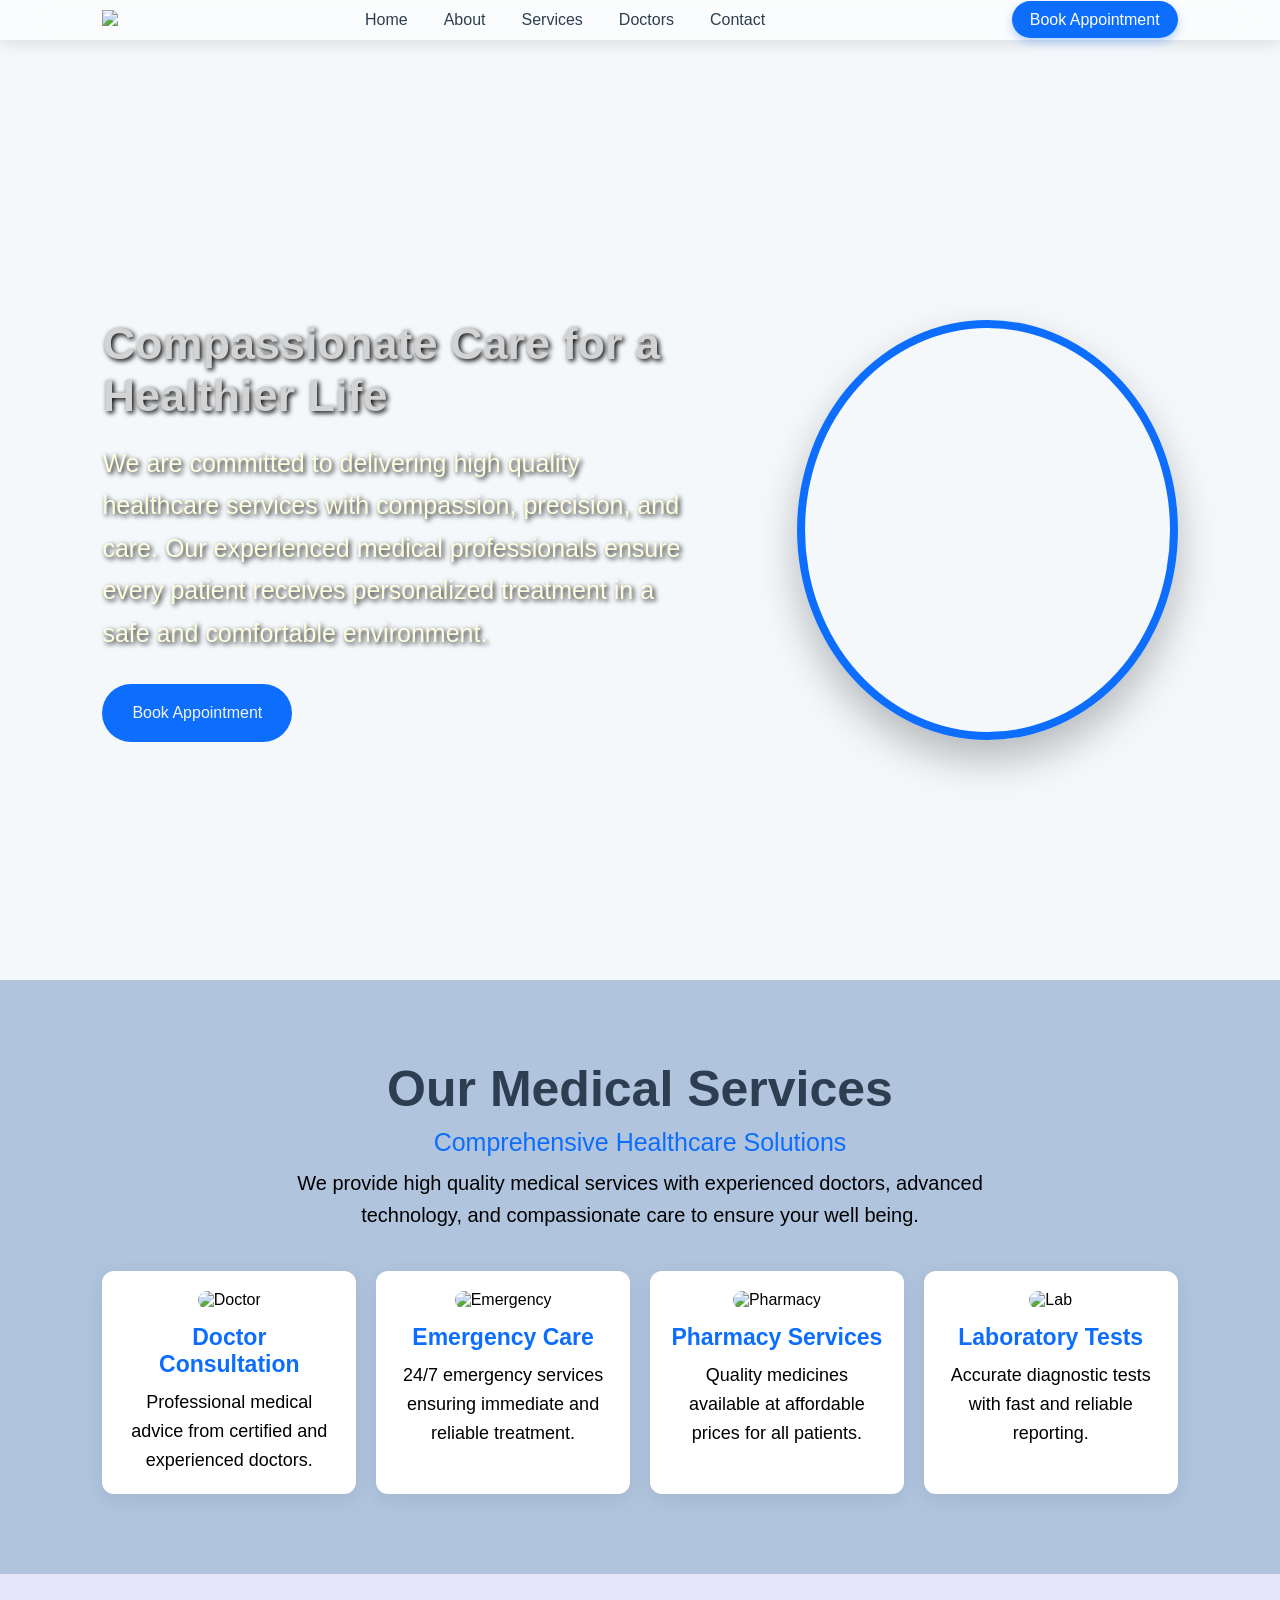
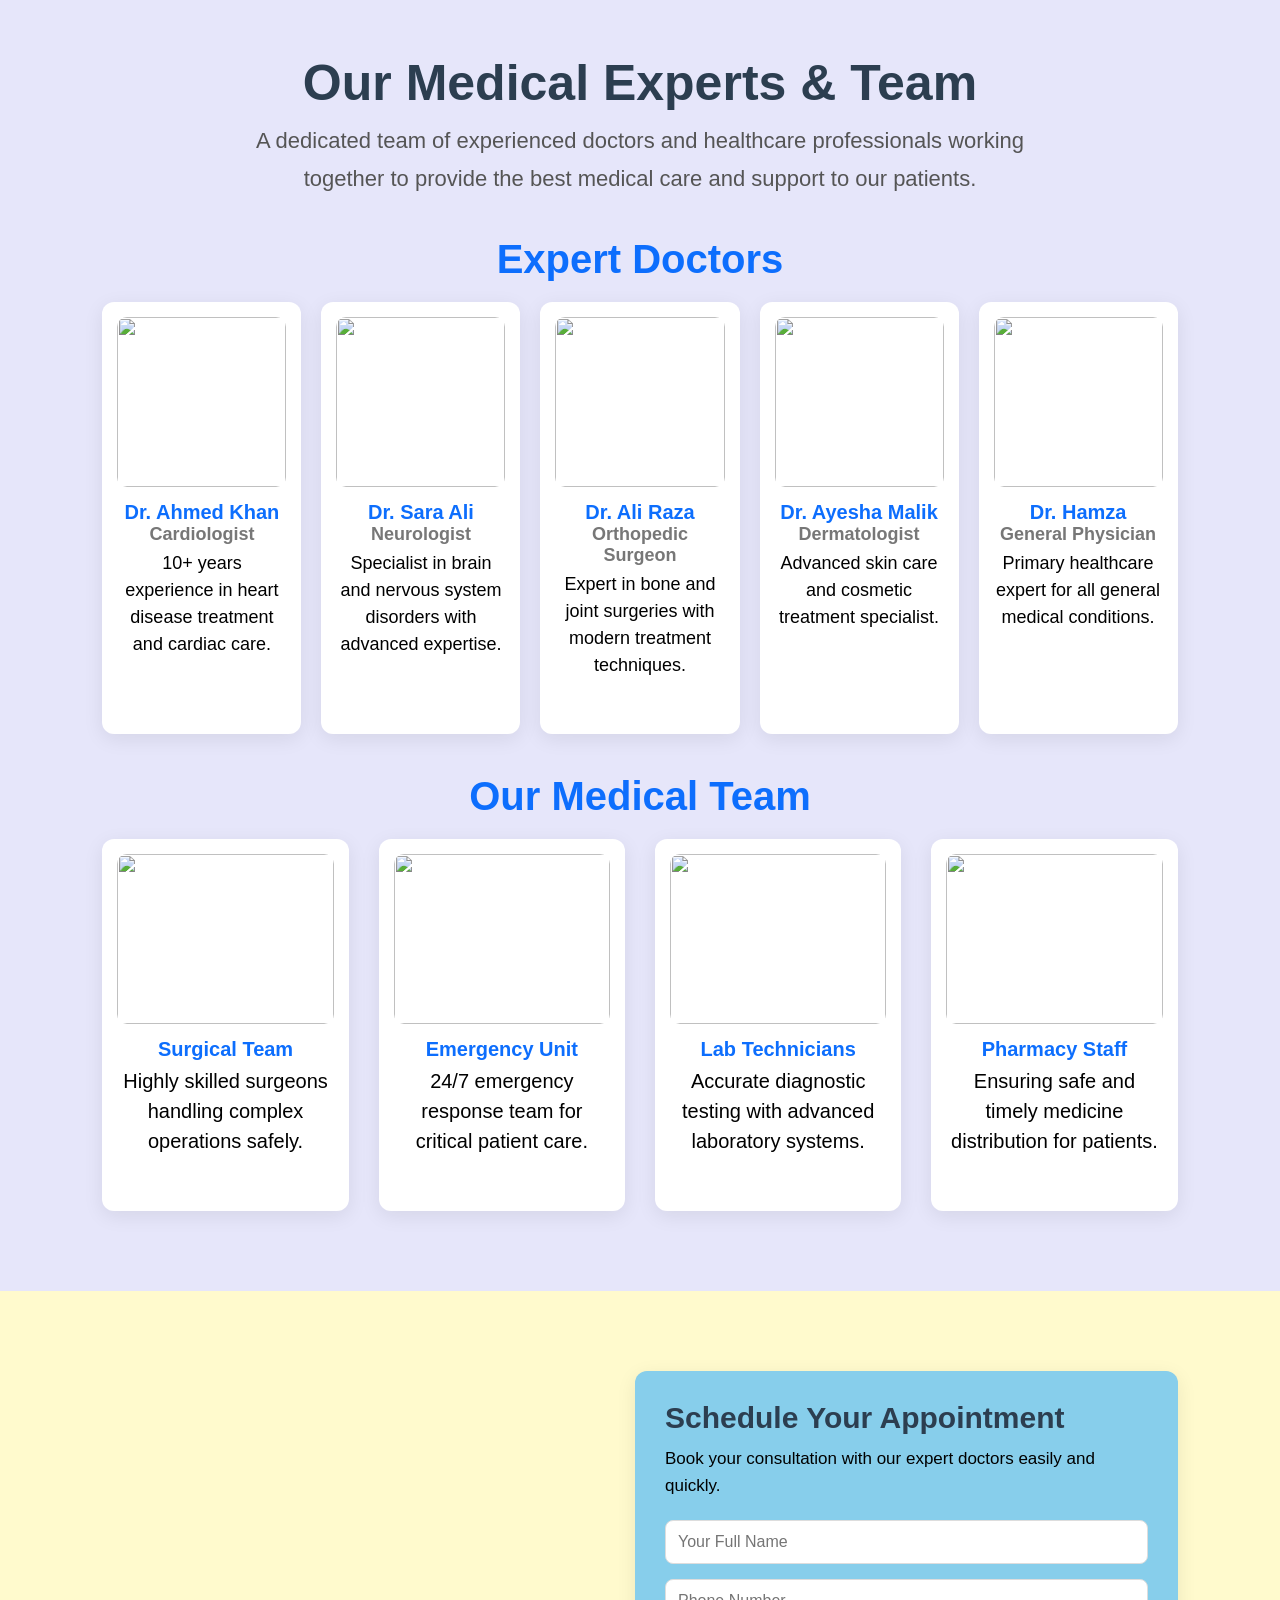
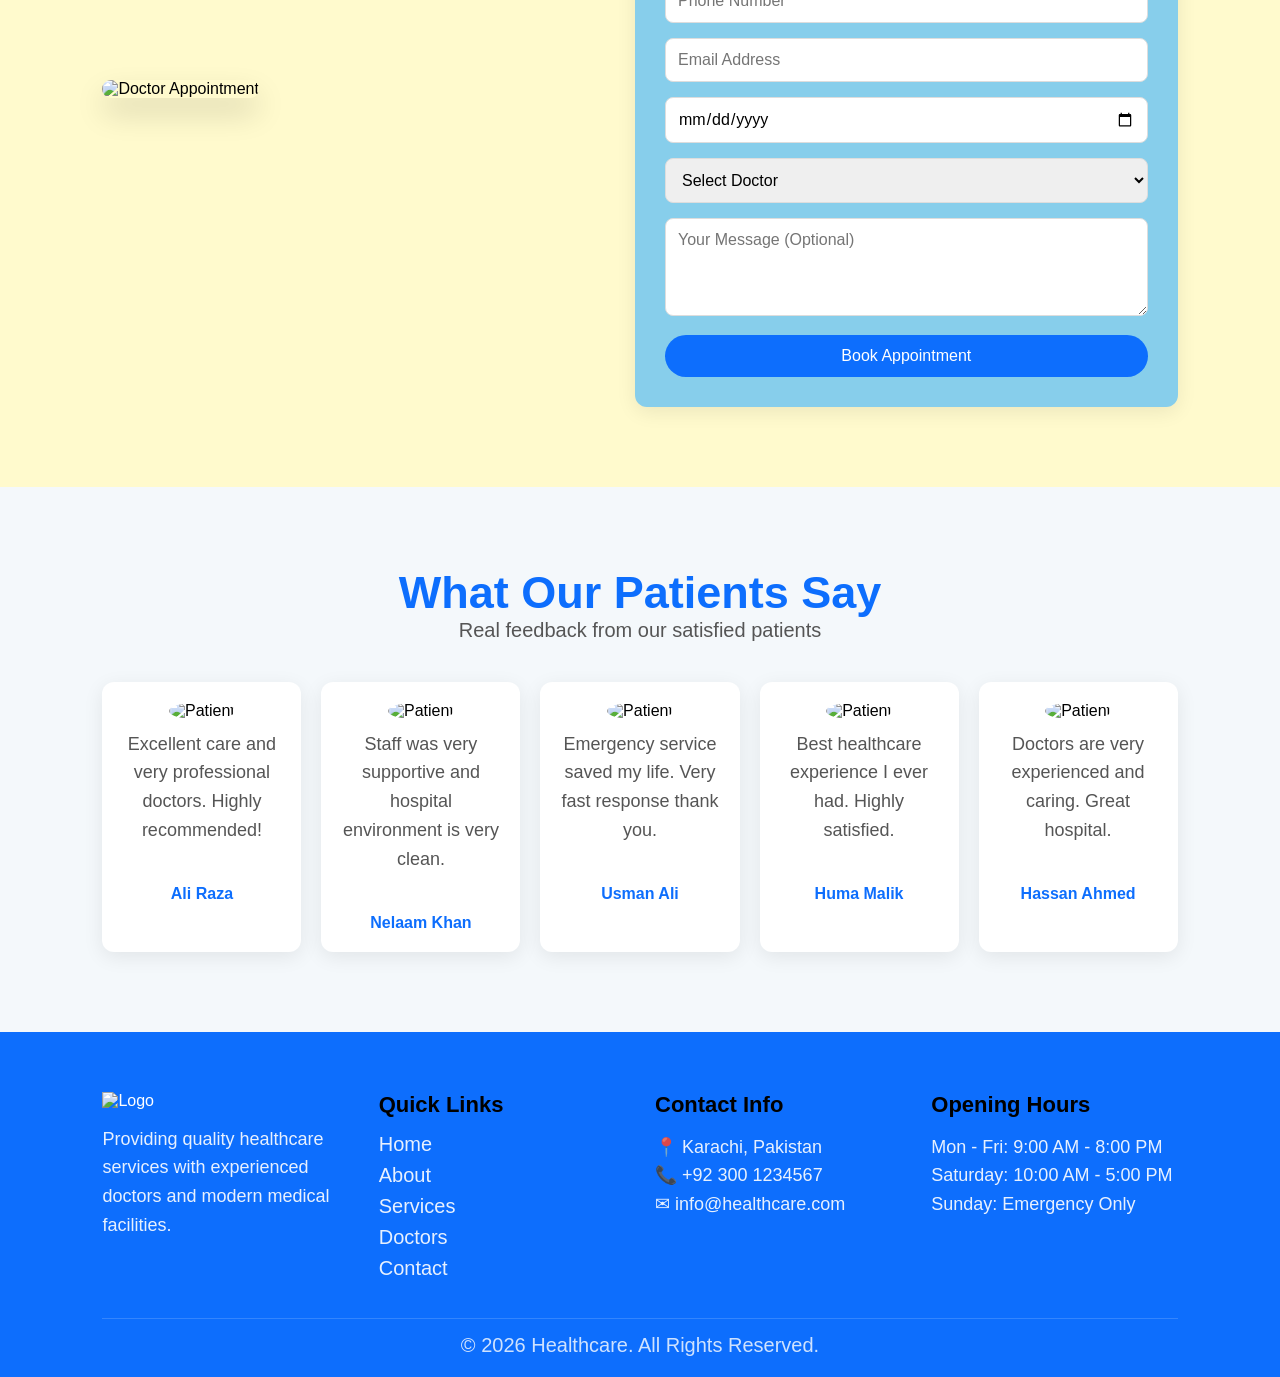
==== index.html @ 18552d68 "Add files via upload" ====
<!DOCTYPE html>
<html lang="en">
<head>
    <meta charset="UTF-8">
    <meta name="viewport" content="width=device-width, initial-scale=1.0">
    <link rel="stylesheet" href="index.css">
    <title>HealthCare</title>
</head>
<body>
    <header>
        <nav class="navbar">
            <div class="logo">
                <img src="logo111111.webp">
            </div>
        <input type="checkbox" id="check" style="display: none;">
        <label for="check" class="menu-toggle">☰</label>
            <ul class="nav-links" id="navlinks">
                <li><a href="#">Home</a></li>
                <li><a href="#">About</a></li>
                <li><a href="#">Services</a></li>
                <li><a href="#">Doctors</a></li>
                <li><a href="#">Contact</a></li>
            </ul>
            <div class="nav-btn">
            <a href="#">Book Appointment</a>
        </div>
      
    </header>

    <section class="hero-bg">
    <div class="hero-content">
        <h1>Compassionate Care for a Healthier Life</h1>
        <p>We are committed to delivering high quality healthcare services with compassion, precision, and care. Our experienced medical professionals ensure every patient receives personalized treatment in a safe and comfortable environment.</p>
        <a href="#" class="btn">Book Appointment</a>
    </div>
    <div class="hero-image">
        <img src="doctor-removebg-preview.png" alt="Healthcare">
    </div>
</section>
<section class="services">

    <div class="section-title">
        <h2>Our Medical Services</h2>
        <p>Comprehensive Healthcare Solutions</p>
        <span>
            We provide high quality medical services with experienced doctors,
            advanced technology, and compassionate care to ensure your well being.
        </span>
    </div>

    <div class="services-container">

        <div class="service-box">
            <img src="doctor" alt="Doctor">
            <h3>Doctor Consultation</h3>
            <p>Professional medical advice from certified and experienced doctors.</p>
        </div>

        <div class="service-box">
            <img src="emergency.jfif" alt="Emergency">
            <h3>Emergency Care</h3>
            <p>24/7 emergency services ensuring immediate and reliable treatment.</p>
        </div>

        <div class="service-box">
            <img src="pharmacy.jpeg" alt="Pharmacy">
            <h3>Pharmacy Services</h3>
            <p>Quality medicines available at affordable prices for all patients.</p>
        </div>

        <div class="service-box">
            <img src="lab.jpg" alt="Lab">
            <h3>Laboratory Tests</h3>
            <p>Accurate diagnostic tests with fast and reliable reporting.</p>
        </div>

    </div>

</section>
<section class="medical-section">

    <h2>Our Medical Experts & Team</h2>
    <p>
        A dedicated team of experienced doctors and healthcare professionals working together
        to provide the best medical care and support to our patients.
    </p>

    <h3 class="sub-title">Expert Doctors</h3>

    <div class="grid">

        <div class="card">
            <img src="cardio.avif">
            <h4>Dr. Ahmed Khan</h4>
            <span>Cardiologist</span>
            <p>10+ years experience in heart disease treatment and cardiac care.</p>
        </div>

        <div class="card">
            <img src="dr sara.jpg">
            <h4>Dr. Sara Ali</h4>
            <span>Neurologist</span>
            <p>Specialist in brain and nervous system disorders with advanced expertise.</p>
        </div>

        <div class="card">
            <img src="Orthopedic Surgeon.jpg">
            <h4>Dr. Ali Raza</h4>
            <span>Orthopedic Surgeon</span>
            <p>Expert in bone and joint surgeries with modern treatment techniques.</p>
        </div>

        <div class="card">
            <img src="aisha.jpg">
            <h4>Dr. Ayesha Malik</h4>
            <span>Dermatologist</span>
            <p>Advanced skin care and cosmetic treatment specialist.</p>
        </div>

        <div class="card">
            <img src="General Physician.jpg">
            <h4>Dr. Hamza</h4>
            <span>General Physician</span>
            <p>Primary healthcare expert for all general medical conditions.</p>
        </div>

    </div>


    <h3 class="sub-title">Our Medical Team</h3>

    <div class="grid-new">

        <div class="card-new">
            <img src="Surgical Team.jpg">
            <h4>Surgical Team</h4>
            <p>Highly skilled surgeons handling complex operations safely.</p>
        </div>

        <div class="card-new">
            <img src="Emergency Unit.jfif">
            <h4>Emergency Unit</h4>
            <p>24/7 emergency response team for critical patient care.</p>
        </div>

        <div class="card-new">
            <img src="Lab Technicians.jpg">
            <h4>Lab Technicians</h4>
            <p>Accurate diagnostic testing with advanced laboratory systems.</p>
        </div>

        <div class="card-new">
            <img src="Pharmacy Staff.webp">
            <h4>Pharmacy Staff</h4>
            <p>Ensuring safe and timely medicine distribution for patients.</p>
        </div>

    </div>

</section>
<section class="appointment">

    <div class="appointment-container">

        <div class="appointment-image">
            <img src="appoit.jpg" alt="Doctor Appointment">
        </div>

    
        <div class="appointment-form">

            <h2>Schedule Your Appointment</h2>
            <p>Book your consultation with our expert doctors easily and quickly.</p>

            <form>

                <input type="text" placeholder="Your Full Name" required>

                <input type="tel" placeholder="Phone Number" required>

                <input type="email" placeholder="Email Address" required>

                <input type="date" required>

                <select required>
                    <option value="">Select Doctor</option>
                    <option>Dr. Ahmed Khan</option>
                    <option>Dr. Sara Ali</option>
                    <option>Dr. Ali Raza</option>
                    <option>Dr. Ayesha Malik</option>
                </select>

                <textarea placeholder="Your Message (Optional)" rows="4"></textarea>

                <button type="submit">Book Appointment</button>

            </form>

        </div>

    </div>

</section>
<section class="testimonials">

    <h2>What Our Patients Say</h2>
    <p>Real feedback from our satisfied patients</p>

    <div class="testimonial-container">

        <div class="testimonial-card">
            <img src="patient1.jpg" alt="Patient">
            <p>Excellent care and very professional doctors. Highly recommended!</p>
            <h4>Ali Raza</h4>
        </div>

        <div class="testimonial-card">
            <img src="patient2.avif" alt="Patient">
            <p>Staff was very supportive and hospital environment is very clean.</p>
            <h4>Nelaam Khan</h4>
        </div>

        <div class="testimonial-card">
            <img src="patient3.jpg" alt="Patient">
            <p>Emergency service saved my life. Very fast response thank you.</p>
            <h4>Usman Ali</h4>
        </div>

        <div class="testimonial-card">
            <img src="patient5.jpg" alt="Patient">
            <p>Best healthcare experience I ever had. Highly satisfied.</p>
            <h4>Huma Malik</h4>
        </div>

        <div class="testimonial-card">
            <img src="patient4.jpg" alt="Patient">
            <p>Doctors are very experienced and caring. Great hospital.</p>
            <h4>Hassan Ahmed</h4>
        </div>

    </div>

</section>
    <footer class="footer">

    <div class="footer-container">

        <div class="footer-box">
            <img src="logo111111.webp" alt="Logo" class="footer-logo">
            <p>
                Providing quality healthcare services with experienced doctors and modern medical facilities.
            </p>
        </div>

        <div class="footer-box">
            <h3>Quick Links</h3>
            <a href="#">Home</a>
            <a href="#">About</a>
            <a href="#">Services</a>
            <a href="#">Doctors</a>
            <a href="#">Contact</a>
        </div>

        <div class="footer-box">
            <h3>Contact Info</h3>
            <p>📍 Karachi, Pakistan</p>
            <p>📞 +92 300 1234567</p>
            <p>✉ info@healthcare.com</p>
        </div>

        <div class="footer-box">
            <h3>Opening Hours</h3>
            <p>Mon - Fri: 9:00 AM - 8:00 PM</p>
            <p>Saturday: 10:00 AM - 5:00 PM</p>
            <p>Sunday: Emergency Only</p>
        </div>

    </div>

    <div class="footer-bottom">
        <p>© 2026 Healthcare. All Rights Reserved.</p>
    </div>

</footer>
</body>
</html>
---- index.css ----
* {
    margin: 0;
    padding: 0;
    box-sizing: border-box;
    font-family: 'Segoe UI', sans-serif;
}

body {
    background: #f4f8fb;
    padding-top: 80px;
    overflow-x: hidden;
}

.navbar {
    display: flex;
    justify-content: space-between;
    align-items: center;
    padding: 10px 8%;
    position: fixed;
    top: 0;
    left: 0;
    width: 100%;
    z-index: 1000;
    background: rgba(255, 255, 255, 0.6);
    backdrop-filter: blur(25px);
    -webkit-backdrop-filter: blur(25px);
    box-shadow: 0 4px 15px rgba(0,0,0,0.1);
}

.logo img {
    width: 60px;
}

.nav-links {
    display: flex;
    list-style: none;
}

.nav-links li {
    margin: 0 18px;
}

.nav-links a {
    text-decoration: none;
    color: #2c3e50;
    font-size: 16px;
    font-weight: 500;
    transition: 0.3s;
    position: relative;
}

.nav-links a::after {
    content: "";
    position: absolute;
    left: 0;
    bottom: -5px;
    width: 0;
    height: 2px;
    background: #0d6efd;
    transition: 0.3s;
}

.nav-links a:hover {
    color: #0d6efd;
}

.nav-links a:hover::after {
    width: 100%;
}

.nav-btn a {
    background: #0d6efd;
    color: white;
    padding: 10px 18px;
    border-radius: 25px;
    text-decoration: none;
    font-weight: 500;
    transition: 0.3s;
    box-shadow: 0 4px 10px rgba(13,110,253,0.3);
}

.nav-btn a:hover {
    background: #0b5ed7;
    transform: translateY(-3px);
    box-shadow: 0 10px 20px rgba(0,0,0,0.2);
}

.menu-toggle {
    display: none;
    font-size: 28px;
    cursor: pointer;
    color: #2c3e50;
}

@media (max-width: 768px) {
    .menu-toggle {
        display: block;
    }

    .nav-links {
        display: none;
        flex-direction: column;
        position: absolute;
        top: 80px;
        left: 0;
        width: 100%;
        background: #ffffff;
        box-shadow: 0 10px 20px rgba(0,0,0,0.1);
        text-align: center;
        padding: 20px 0;
    }

    .nav-links li {
        margin: 15px 0;
    }

    .nav-btn {
        display: none;
    }

    #check:checked ~ .nav-links {
        display: flex;
    }
}

.hero-bg {
    height: 100vh;
    display: flex;
    align-items: center;
    padding: 0 8%;
    color: white;
    background-size: cover;
    background-position: center;
    animation: bgSlider 16s infinite;
}

@keyframes bgSlider {
    0% { background-image: linear-gradient(rgba(0,0,0,0.5), rgba(0,0,0,0.5)), url("cover111111111111111111111.jpg"); }
    25% { background-image: linear-gradient(rgba(0,0,0,0.5), rgba(0,0,0,0.5)), url("cover2.avif"); }
    50% { background-image: linear-gradient(rgba(0,0,0,0.5), rgba(0,0,0,0.5)), url("cover3.avif"); }
    75% { background-image: linear-gradient(rgba(0,0,0,0.5), rgba(0,0,0,0.5)), url("cover4.avif"); }
    100% { background-image: linear-gradient(rgba(0,0,0,0.5), rgba(0,0,0,0.5)), url("cover11.avif"); }
}

.hero-content {
    max-width: 600px;
}

.hero-content h1 {
    font-size: 45px;
    font-family: 'Segoe UI', sans-serif;
    font-weight: 700;
    position: relative;
    color: lightgrey;
    text-shadow: 2px 2px 5px black;
}

.hero-content p {
    margin: 20px 0;
    font-family: 'Segoe UI', sans-serif;
    font-size: 25px;
    line-height: 1.7;
    color: lightyellow;
    text-shadow: 2px 2px 5px black;
}

.btn {
    background: #0d6efd;
    color: whitesmoke;
    padding: 20px 30px;
    text-decoration: none;
    border-radius: 30px;
    margin-top: 10px;
    display: inline-block;
    transition: 0.3s;
}

.btn:hover {
    background: #0b5ed7;
    transform: translateY(-3px);
    box-shadow: 0 10px 20px rgba(0,0,0,0.2);
}

.hero-image {
    flex: 1;
    display: flex;
    justify-content: center;
    align-items: center;
}

.hero-image img {
    width: 420px;
    height: 420px;
    object-fit: cover;
    border-radius: 50%;
    border: 8px solid #0d6efd;
    box-shadow: 0 20px 40px rgba(0,0,0,0.25);
    margin-left: 20%;
}

@media (max-width: 768px) {
    .hero-bg {
        height: auto;
        min-height: 100vh;
        padding: 100px 5% 50px 5%;
        flex-direction: column;
        text-align: center;
        justify-content: center;
    }

    .hero-content {
        max-width: 100%;
        margin-bottom: 30px;
    }

    .hero-content h1 {
        font-size: 26px;
        line-height: 1.3;
    }

    .hero-content p {
        font-size: 16px;
        line-height: 1.6;
        margin: 15px 0;
    }

    .btn {
        padding: 12px 25px;
        font-size: 16px;
    }

    .hero-image {
        width: 100%;
    }

    .hero-image img {
        width: 260px;
        height: 260px;
        margin-left: 0;
    }
}

.services {
    padding: 80px 8%;
    background:  lightsteelblue;
    text-align: center;
}

.section-title h2 {
    font-size: 50px;
    color: #2c3e50;
    margin-bottom: 10px;
    font-family: 'Segoe UI', sans-serif;
    font-weight: 700;
    text-shadow: gray;
}

.section-title p {
    font-size: 25px;
    color: #0d6efd;
    margin-bottom: 10px;
    font-weight: 500;
    font-family: 'Segoe UI', sans-serif;
    text-shadow: white;
}

.section-title span {
    display: block;
    max-width: 700px;
    margin: 0 auto 40px;
    font-size: 20px;
    color: black;
    line-height: 1.6;
    font-family: 'Segoe UI', sans-serif;
    font-weight: 400;
    text-shadow: white;
}

.services-container {
    display: grid;
    grid-template-columns: repeat(4, 1fr);
    gap: 20px;
}

.service-box {
    background: white ;
    padding: 20px;
    border-radius: 12px;
    box-shadow: 0 5px 20px rgba(0,0,0,0.08);
    transition: 0.3s ease;
}

.service-box img {
    width: 100%;
    height: 160px;
    object-fit: cover;
    border-radius: 10px;
    margin-bottom: 15px;
}

.service-box h3 {
    font-size: 23px;
    color: #0d6efd;
    margin-bottom: 10px; font-family: 'Segoe UI', sans-serif;
    font-weight: 800px;


}

.service-box p {
    font-size: 18px;
    color: black;
    line-height: 1.6;
    font-family: 'Segoe UI', sans-serif;
    font-weight: 800px;
    text-shadow: black;

}

.service-box:hover {
    transform: translateY(-8px);
    box-shadow: 0 10px 25px rgba(0,0,0,0.15);
}
@media (max-width: 768px) {
    .services-container {
        grid-template-columns: 1fr;
    }

    .section-title h2 {
        font-size: 26px;
    }
}
.medical-section {
    padding: 80px 8%;
    background-color: lavender;
    text-align: center;
}

.medical-section h2 {
    font-size: 50px;
    color: #2c3e50;
    margin-bottom: 10px;
    font-family: 'Poppins', sans-serif;
}

.medical-section p {
    max-width: 800px;
    margin: 0 auto 40px;
    color: #555;
    line-height: 1.7;
    font-size: 22px;
    font-family: 'Poppins', sans-serif;

}

.sub-title {
    font-size: 40px;
    color: #0d6efd;
    margin: 40px 0 20px;
    font-family: 'Poppins', sans-serif;
}

.grid {
    display: grid;
    grid-template-columns: repeat(5, 1fr);
    gap: 20px;
    margin-bottom: 40px;
}

.card {
    background: #fff;
    padding: 15px;
    border-radius: 12px;
    box-shadow: 0 5px 20px rgba(0,0,0,0.08);
    transition: 0.3s;
}

.card img {
    width: 100%;
    height: 170px;
    object-fit: cover;
    border-radius: 10px;
}

.card h4 {
    margin-top: 10px;
    color: #0d6efd;
    font-size: 20px;
    font-weight: 800;
}

.card span {
    font-size: 18px;
    color: #777;
    font-weight: 600;
}

.card p {
    font-size: 18px;
    color: black;
    margin-top: 5px;
    line-height: 1.5;
    font-weight: 500;
}

.card:hover {
    transform: translateY(-8px);
}

.grid-new {
    display: grid;
    grid-template-columns: repeat(auto-fit, minmax(200px, 1fr));
    gap: 30px;
}

.card-new {
    background: #fff;
    padding: 15px;
    border-radius: 12px;
    box-shadow: 0 5px 20px rgba(0,0,0,0.08);
    transition: 0.3s;
}

.card-new img {
    width: 100%;
    height: 170px;
    object-fit: cover;
    border-radius: 10px;
}

.card-new h4 {
    margin-top: 10px;
    color: #0d6efd;
    font-size: 20px;
    font-weight: 800;
}


.card-new p {
    font-size: 20px;
    color: black;
    margin-top: 5px;
    line-height: 1.5;
    font-weight: 500;
}

.card-new:hover {
    transform: translateY(-8px);
}
@media (max-width: 768px) {

    .medical-section {
        padding: 50px 5%;
    }

    .medical-section h2 {
        font-size: 26px;
    }

    .medical-section p {
        font-size: 14px;
        padding: 0 10px;
        line-height: 1.6;
    }

    .sub-title {
        font-size: 22px;
    }

    .grid,
    .grid-new {
        grid-template-columns: 1fr;
        gap: 20px;
    }

    .card,
    .card-new {
        margin: 0 auto;
        width: 100%;
    }

    .card img,
    .card-new img {
        height: 160px;
    }

    .card h4,
    .card-new h4 {
        font-size: 18px;
    }

    .card p,
    .card-new p {
        font-size: 14px;
    }
}
.appointment {
    padding: 80px 8%;
    background: lemonchiffon;
}

.appointment-container {
    display: flex;
    align-items: center;
    gap: 50px;
}

.appointment-image {
    flex: 1;
}

.appointment-image img {
    width: 100%;
    border-radius: 15px;
    box-shadow: 0 15px 30px rgba(0,0,0,0.15);
}

.appointment-form {
    flex: 1;
    background: skyblue;
    padding: 30px;
    border-radius: 12px;
    box-shadow: 0 5px 20px rgba(0,0,0,0.08);
}

.appointment-form h2 {
    font-size: 30px;
    color: #2c3e50;
    margin-bottom: 10px;
    font-family: 'Poppins', sans-serif;
}

.appointment-form p {
    color: black;
    margin-bottom: 20px;
    font-size: 17px;
    line-height: 1.6;
    font-family: 'Poppins', sans-serif;
}

.appointment-form input,
.appointment-form select,
.appointment-form textarea {
    width: 100%;
    padding: 12px;
    margin-bottom: 15px;
    border: 1px solid #ddd;
    border-radius: 8px;
    font-size: 16px;
    outline: none;
}

.appointment-form input:focus,
.appointment-form select:focus,
.appointment-form textarea:focus {
    border-color: #0d6efd;
    box-shadow: 0 0 5px rgba(13,110,253,0.3);
}

.appointment-form button {
    width: 100%;
    padding: 12px;
    background: #0d6efd;
    color: white;
    border: none;
    border-radius: 25px;
    font-size: 16px;
    cursor: pointer;
    transition: 0.3s;
}

.appointment-form button:hover {
    background: #0b5ed7;
    transform: translateY(-2px);
}

@media (max-width: 768px) {
    .appointment-container {
        flex-direction: column;
    }

    .appointment-form {
        width: 100%;
        padding: 20px;
    }

    .appointment-form h2 {
        font-size: 22px;
    }
}
.testimonials {
    padding: 80px 8%;
    background: #f4f8fb;
    text-align: center;
}

.testimonials h2 {
    font-size: 45px;
    color: #0d6efd;
    font-family: 'Poppins', sans-serif;
    
}

.testimonials p {
    color: #555;
    margin-bottom: 40px;
    font-size: 20px;
    font-weight: 500;
    font-family: 'Poppins', sans-serif;
}

.testimonial-container {
    display: grid;
    grid-template-columns: repeat(5, 1fr);
    gap: 20px;
}

.testimonial-card {
    background: white;
    padding: 20px;
    border-radius: 12px;
    box-shadow: 0 5px 20px rgba(0,0,0,0.08);
    transition: 0.3s;
}

.testimonial-card img {
    width: 70px;
    height: 70px;
    border-radius: 50%;
    object-fit: cover;
    margin-bottom: 10px;
}

.testimonial-card p {
    font-size: 18px;
    color: #555;
    line-height: 1.6;
    font-family: 'Poppins', sans-serif;

}

.testimonial-card h4 {
    margin-top: 10px;
    color: #0d6efd;
}

.testimonial-card:hover {
    transform: translateY(-8px);
}
@media (max-width: 768px) {
    .testimonial-container {
        grid-template-columns: 1fr;
    }

    .testimonials h2 {
        font-size: 26px;
    }
}
.footer {
    background: #0d6efd;
    color: white;
    padding: 60px 8% 20px;
}

.footer-container {
    display: grid;
    grid-template-columns: repeat(4, 1fr);
    gap: 30px;
}

.footer-logo {
    width: 120px;
    margin-bottom: 15px;
}

.footer-box p {
    font-size: 18px;
    line-height: 1.6;
    opacity: 0.9;
    font-family: 'Poppins', sans-serif;
    color: white;

}

.footer-box h3 {
    margin-bottom: 15px;
    font-size: 22px;
    font-family: 'Poppins', sans-serif;
    color: black;
}

.footer-box a {
    display: block;
    color: white;
    text-decoration: none;
    margin-bottom: 8px;
    font-size: 20px;
    opacity: 0.9;
    font-family: 'Poppins', sans-serif;
}

.footer-box a:hover {
    opacity: 1;
    text-decoration: underline;
}

.footer-bottom {
    text-align: center;
    margin-top: 30px;
    padding-top: 15px;
    border-top: 1px solid rgba(255,255,255,0.2);
    font-size: 20px;
    opacity: 0.8;
    font-family: 'Poppins', sans-serif;
}
@media (max-width: 768px) {
    .footer-container {
        grid-template-columns: 1fr;
        text-align: center;
    }

    .footer-logo {
        margin: 0 auto 15px;
    }
}
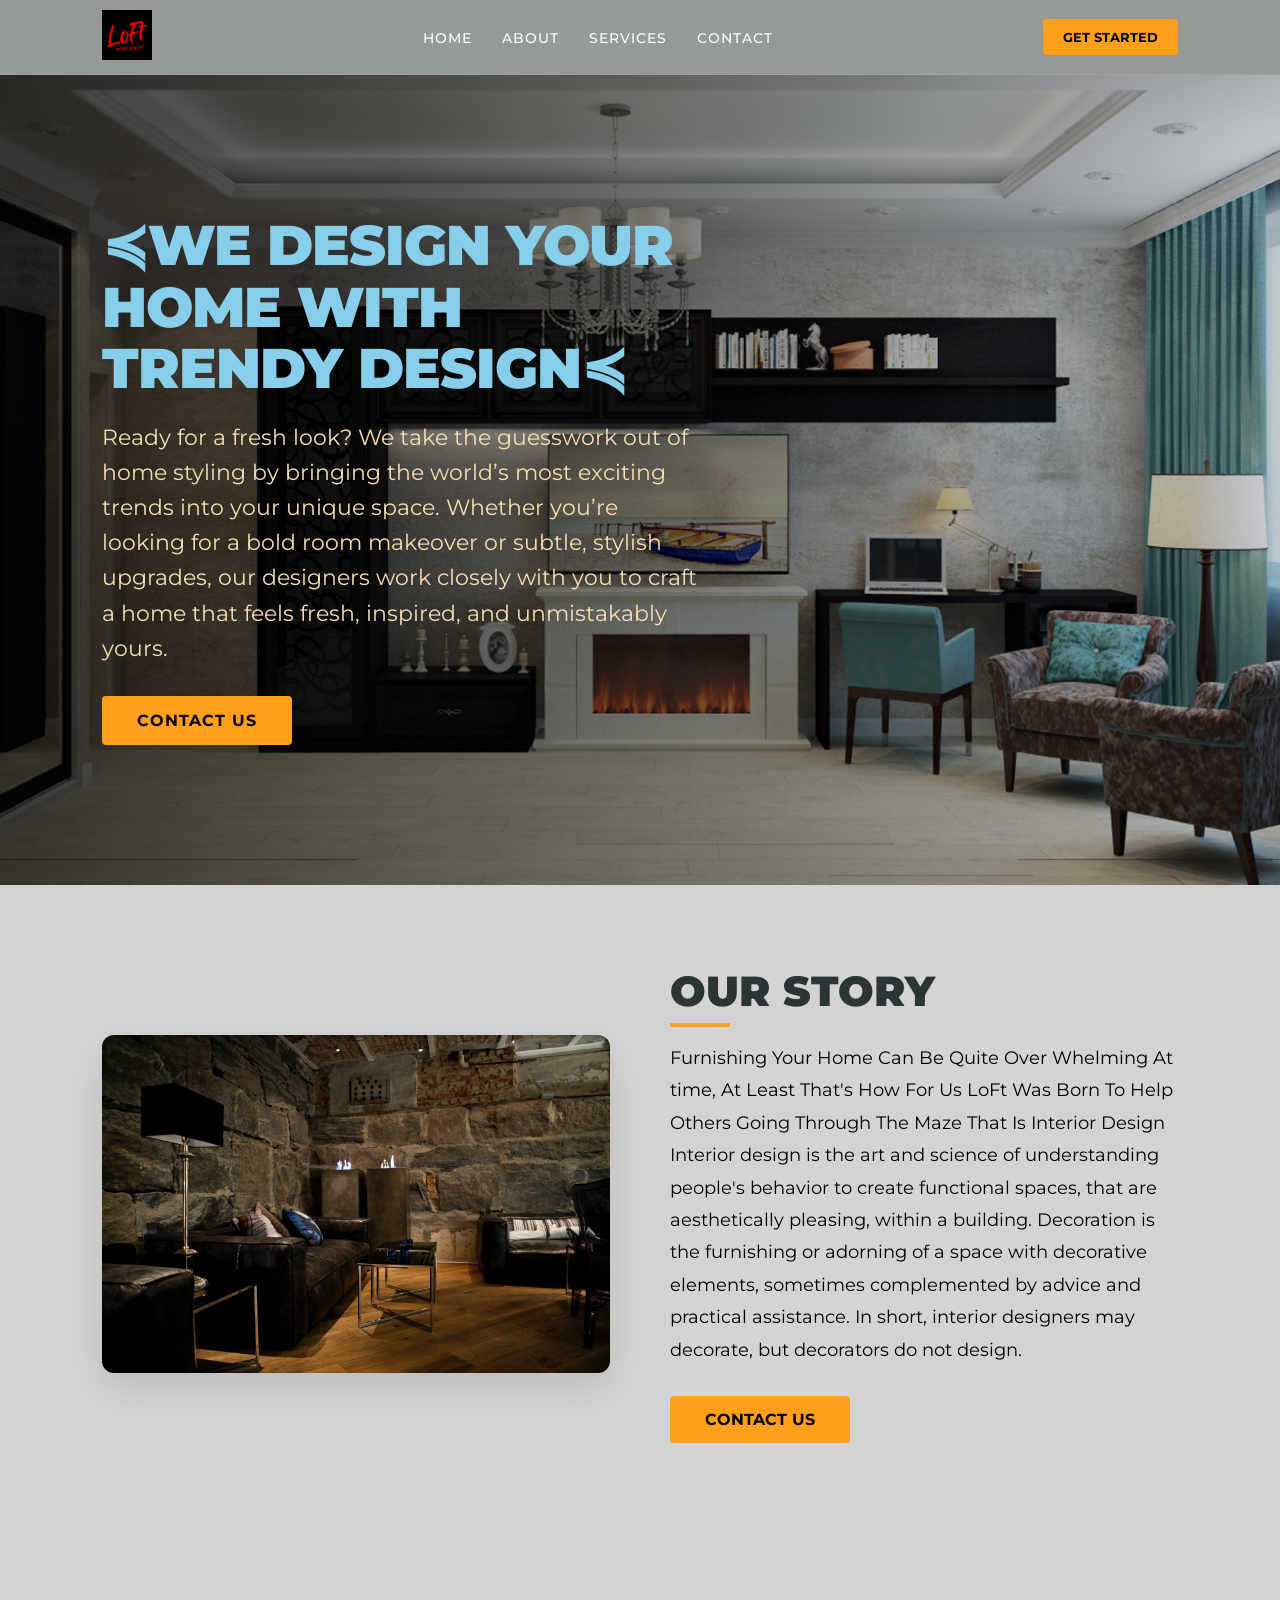
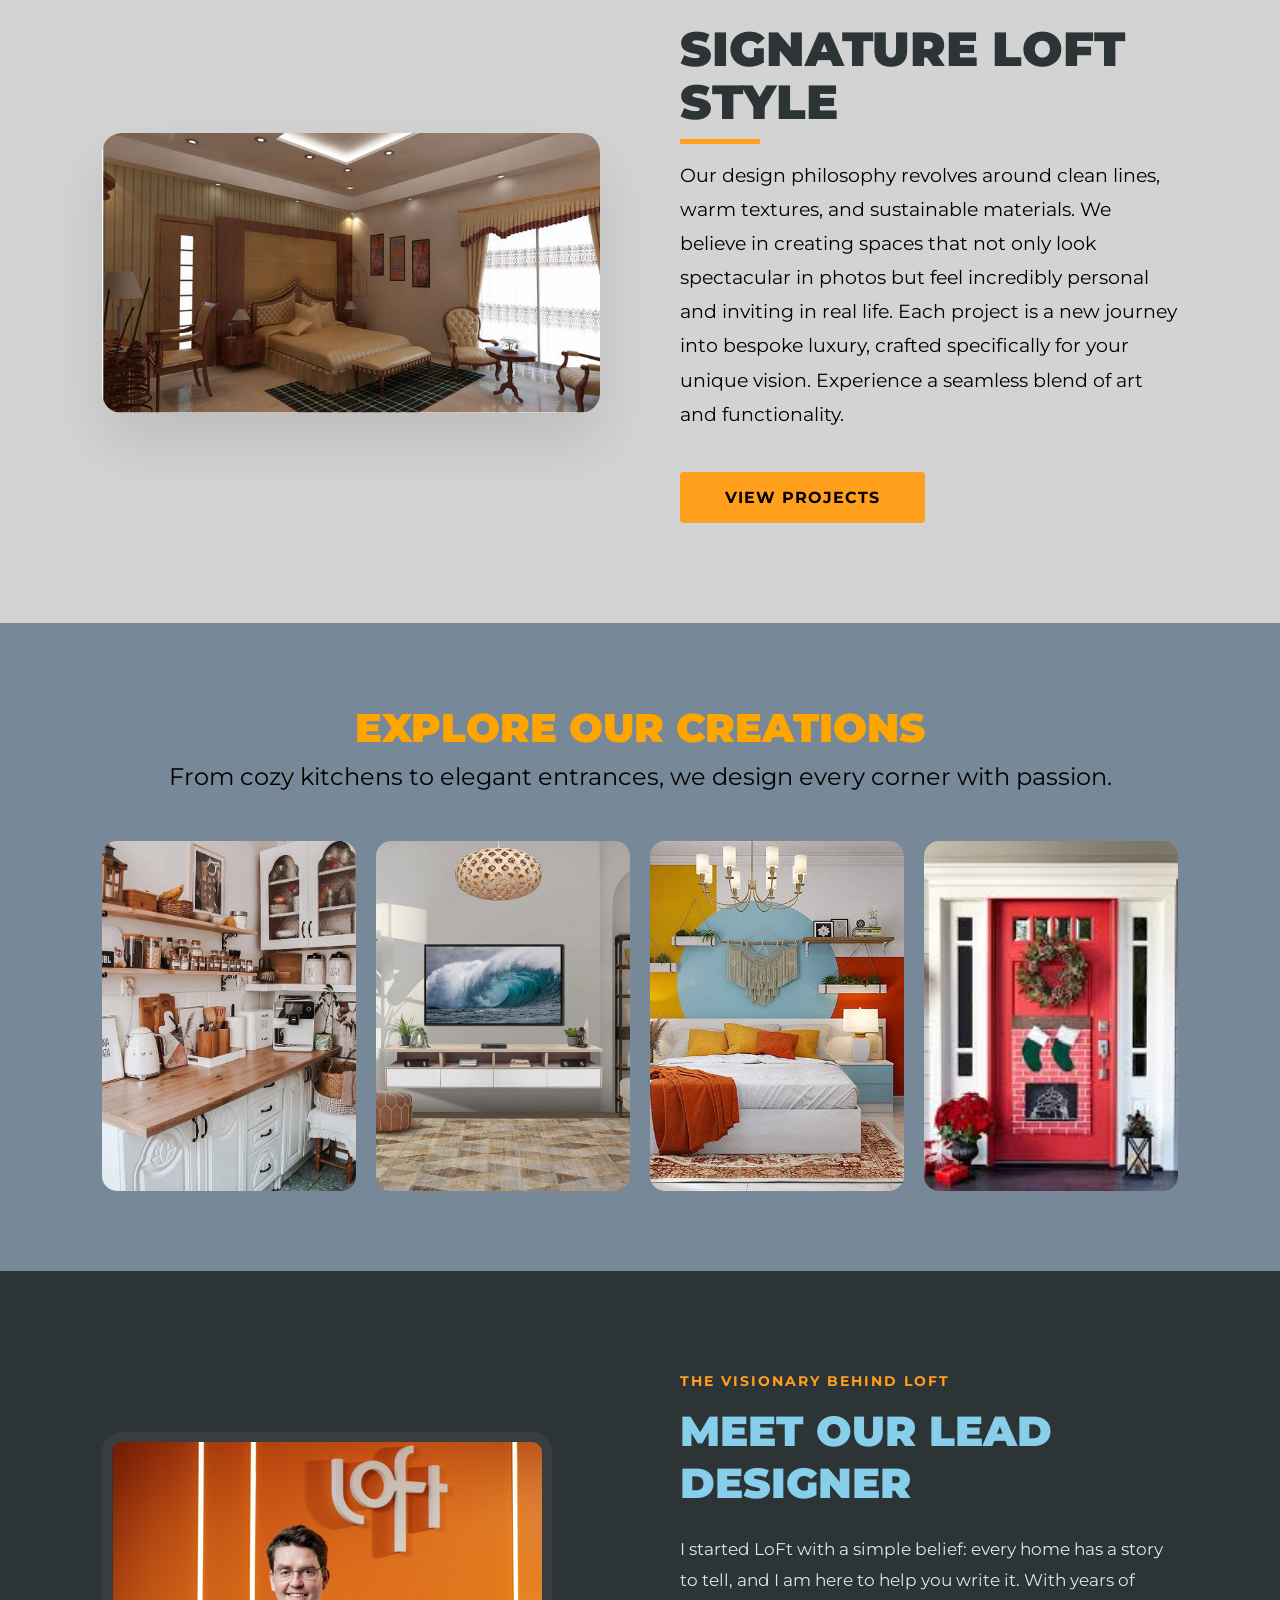
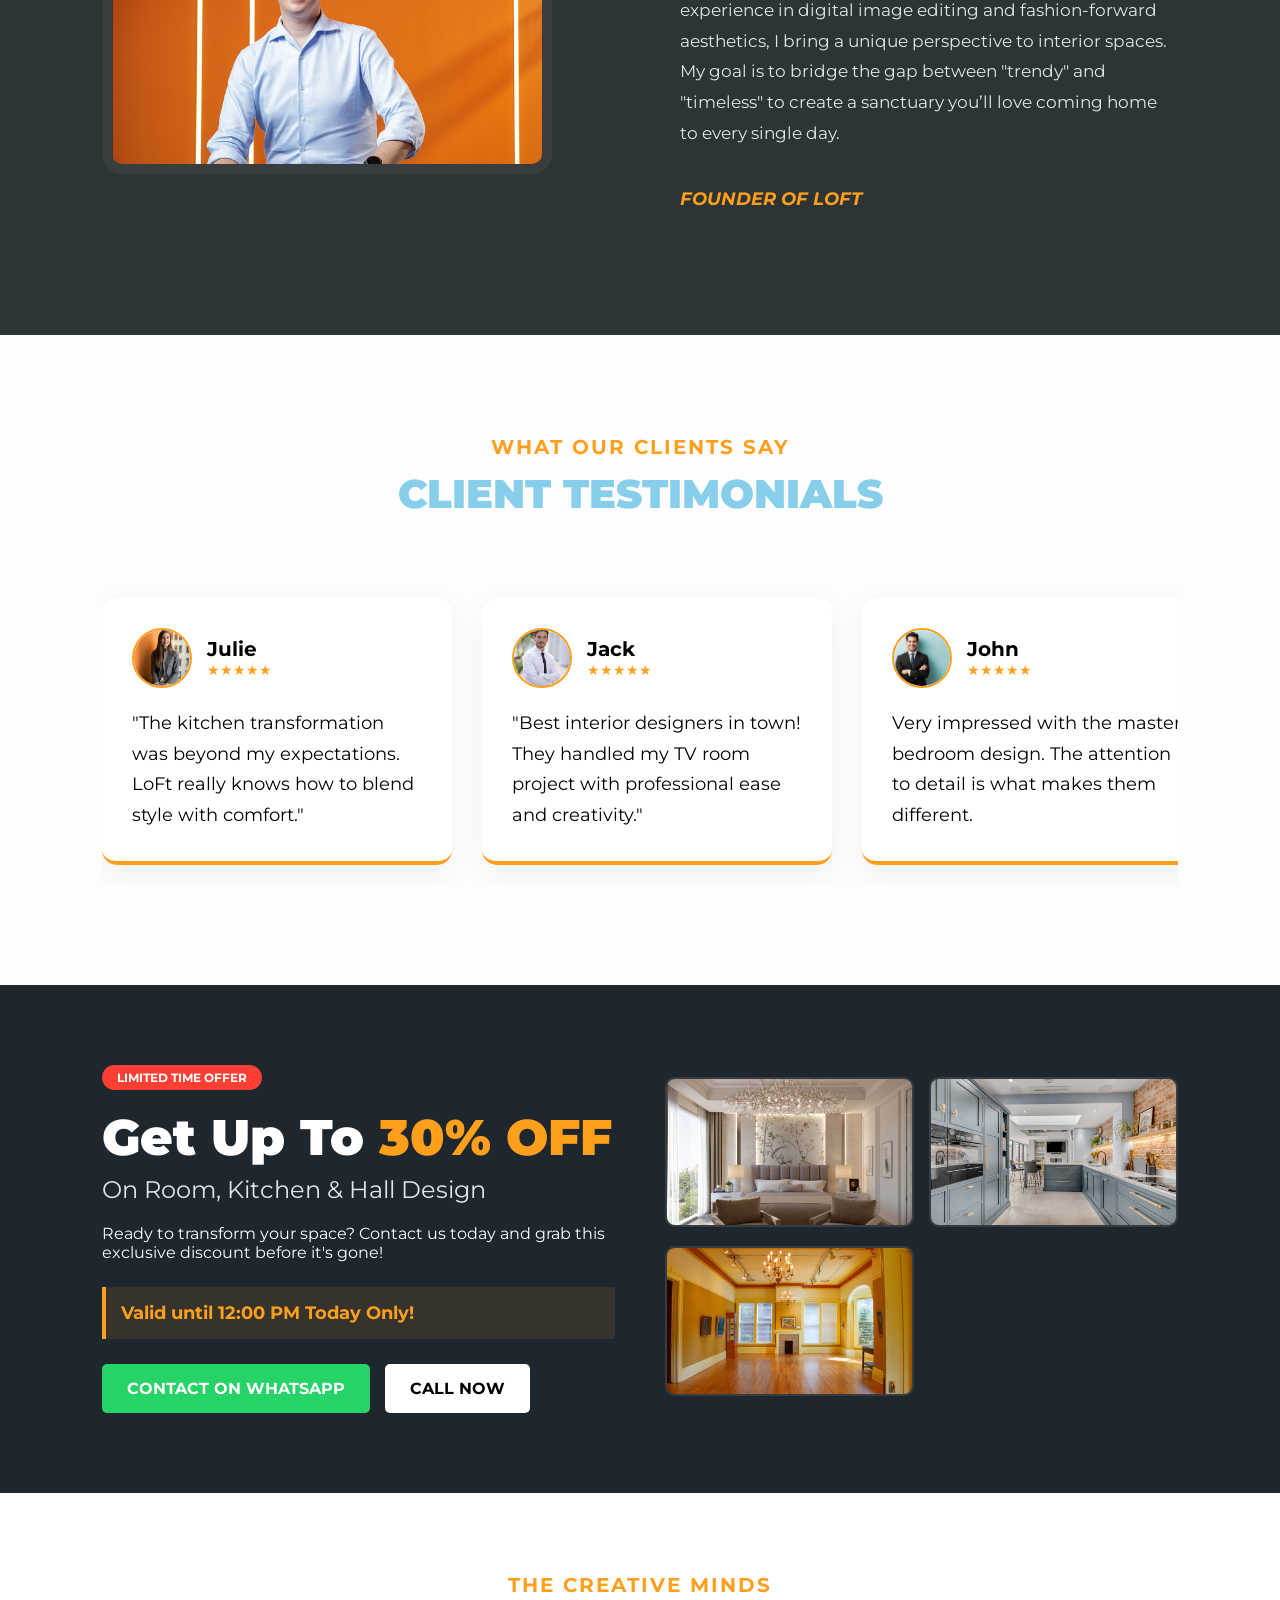
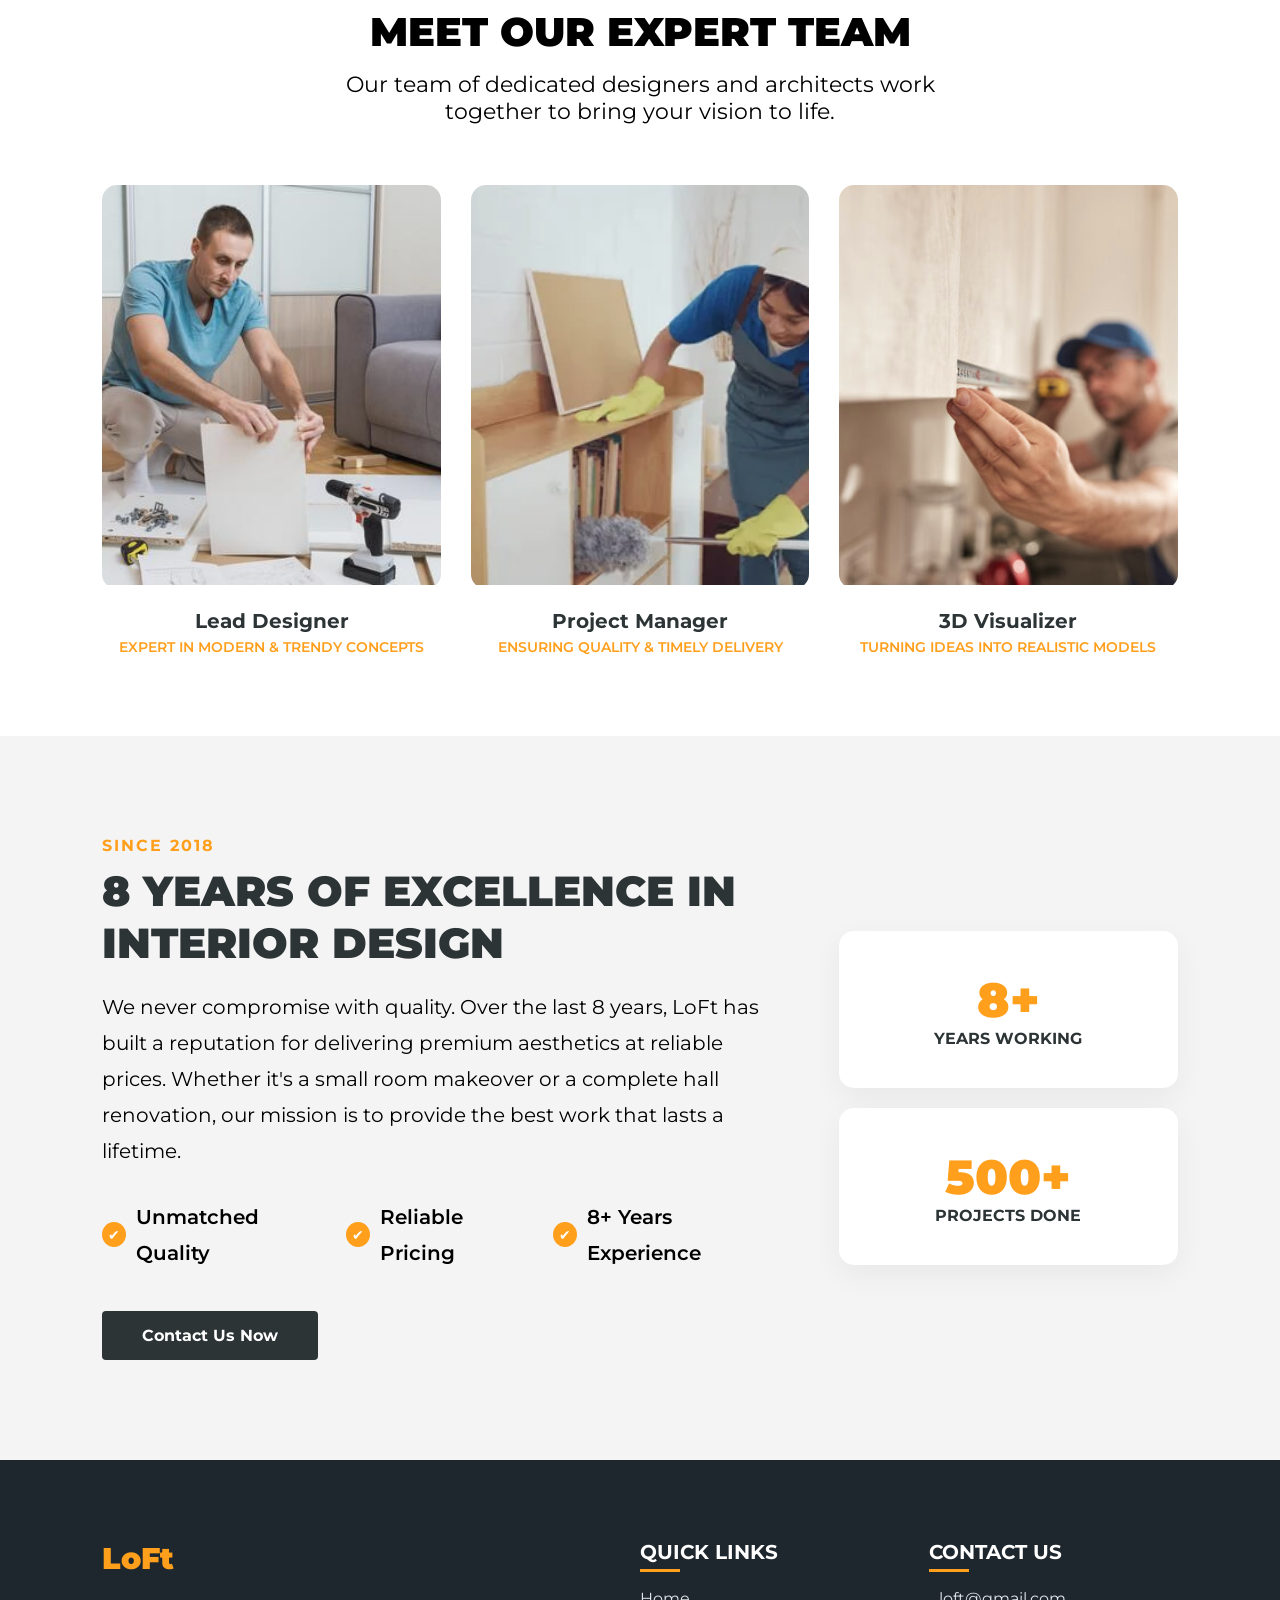
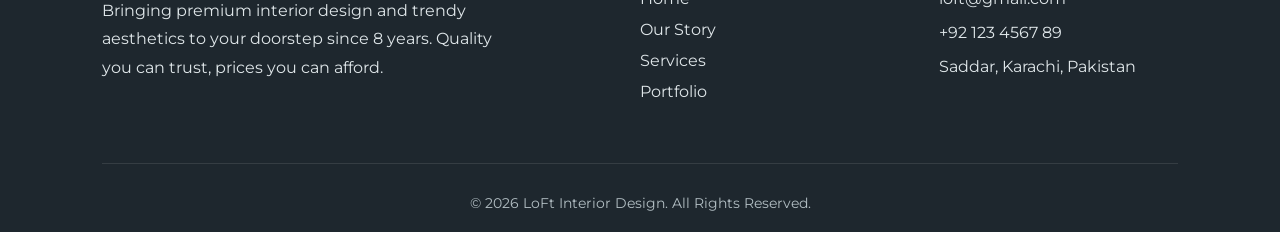
==== commit b82383fa: "Add files via upload" ====
--- a/index.html
+++ b/index.html
@@ -4,283 +4,311 @@
     <meta charset="UTF-8">
     <meta name="viewport" content="width=device-width, initial-scale=1.0">
     <link rel="stylesheet" href="index.css">
-    <title>HealthCare</title>
+    <title>Loft</title>
 </head>
 <body>
     <header>
         <nav class="navbar">
+    
             <div class="logo">
-                <img src="logo111111.webp">
-            </div>
-        <input type="checkbox" id="check" style="display: none;">
-        <label for="check" class="menu-toggle">☰</label>
+            <img src="LOFT.png">
+            </div>
+           <input type="checkbox" id="menu-toggle">
+           <label for="menu-toggle" class="menu-icon">☰</label>
             <ul class="nav-links" id="navlinks">
+            <li><a href="index.html">Home</a></li>
+            <li><a href="about.html">About</a></li>
+            <li><a href="services.html">Services</a></li>
+            <li><a href="contact.html">Contact</a></li>
+            </ul>
+            <a href="get started.html" class="btn">Get Started</a>
+
+        </nav>
+        
+        <section class="hero">
+    <div class="hero-text">
+        <h1>≼We Design Your Home With Trendy Design≼</h1>
+        <p>Ready for a fresh look? We take the guesswork out of home styling by bringing the world’s most exciting trends into your unique space. Whether you’re looking for a bold room makeover or subtle, stylish upgrades, our designers work closely with you to craft a home that feels fresh, inspired, and unmistakably yours.</p>
+        <a href="contact.html" class="hero-btn">Contact Us</a>
+       </div>
+
+</section>
+<section class="sarkar">
+
+    <div class="sarkar-img">
+        <img src="story.jpg">
+    </div>
+
+    <div class="sarkar-text">
+        <h1>Our Story</h1>
+        <p>Furnishing Your Home Can Be Quite Over Whelming At time, At Least That's How For Us
+
+LoFt Was Born To Help Others Going Through The Maze That Is Interior Design
+
+Interior design is the art and science of understanding people's behavior to create functional spaces, that are aesthetically pleasing, within a building. Decoration is the furnishing or adorning of a space with decorative elements, sometimes complemented by advice and practical assistance. In short, interior designers may decorate, but decorators do not design.</p>
+        <a href="contact.html" class="sarkar-btn">Contact Us</a>
+    </div>
+
+</section>
+<section class="signature-style">
+    <div class="signature-container">
+        <div class="signature-img">
+            <img src="signature.jpg">
+        </div>
+        <div class="signature-text">
+            <h1>Signature LoFt Style</h1>
+            <p>Our design philosophy revolves around clean lines, warm textures, and sustainable materials. We believe in creating spaces that not only look spectacular in photos but feel incredibly personal and inviting in real life. Each project is a new journey into bespoke luxury, crafted specifically for your unique vision. Experience a seamless blend of art and functionality.</p>
+            <a href="projects.html" class="signature-btn">View Projects</a>
+        </div>
+    </div>
+</section>
+<section class="gallery-grid">
+    <div class="gallery-header">
+        <h1>Explore Our Creations</h1>
+        <p>From cozy kitchens to elegant entrances, we design every corner with passion.</p>
+    </div>
+
+    <div class="grid-container">
+        <div class="grid-item">
+            <img src="kicthen.jpg">
+            <div class="grid-overlay">
+                <span>The Heart of Home</span>
+                <h3>Kitchen Design</h3>
+            </div>
+        </div>
+
+        <div class="grid-item">
+            <img src="tv.webp">
+            <div class="grid-overlay">
+                <span>Relax & Unwind</span>
+                <h3>TV Lounge</h3>
+            </div>
+        </div>
+
+        <div class="grid-item">
+            <img src="rooming.jpg">
+            <div class="grid-overlay">
+                <span>Dreamy Spaces</span>
+                <h3>Master Bedroom</h3>
+            </div>
+        </div>
+
+        <div class="grid-item">
+            <img src="door.jfif">
+            <div class="grid-overlay">
+                <span>First Impressions</span>
+                <h3>Entrance Design</h3>
+            </div>
+        </div>
+    </div>
+</section>
+<section class="owner">
+    <div class="owner-container">
+        <div class="owner-img">
+            <img src="owner.webp">
+        </div>
+        <div class="owner-text">
+            <span>The Visionary Behind LoFt</span>
+            <h1>Meet Our Lead Designer</h1>
+            <p>I started LoFt with a simple belief: every home has a story to tell, and I am here to help you write it. With years of experience in digital image editing and fashion-forward aesthetics, I bring a unique perspective to interior spaces. My goal is to bridge the gap between "trendy" and "timeless" to create a sanctuary you’ll love coming home to every single day.</p>
+            <div class="signature-new">
+                <h1>Founder of LoFt</h1>
+            </div>
+        </div>
+    </div>
+</section>
+<section class="feedback">
+    <div class="feedback-header">
+        <span>What Our Clients Say</span>
+        <h1>Client Testimonials</h1>
+    </div>
+
+    <div class="feedback-container">
+        <div class="feedback-card">
+            <div class="client-info">
+                <img src="customer111.avif">
+                <div class="client-name">
+                    <h3>Julie</h3>
+                    <div class="stars">★★★★★</div>
+                </div>
+            </div>
+            <p>"The kitchen transformation was beyond my expectations. LoFt really knows how to blend style with comfort."</p>
+        </div>
+
+        <div class="feedback-card">
+            <div class="client-info">
+                <img src="customer2.jfif">
+                <div class="client-name">
+                    <h3>Jack</h3>
+                    <div class="stars">★★★★★</div>
+                </div>
+            </div>
+            <p>"Best interior designers in town! They handled my TV room project with professional ease and creativity."</p>
+        </div>
+
+        <div class="feedback-card">
+            <div class="client-info">
+                <img src="customer3.avif">
+                <div class="client-name">
+                    <h3>John</h3>
+                    <div class="stars">★★★★★</div>
+                </div>
+            </div>
+            <p>Very impressed with the master bedroom design. The attention to detail is what makes them different.</p>
+        </div>
+
+        <div class="feedback-card">
+            <div class="client-info">
+                <img src="customer4.jpg">
+                <div class="client-name">
+                    <h3>Shiela</h3>
+                    <div class="stars">★★★★★</div>
+                </div>
+            </div>
+            <p>From the entrance door to the main hall, everything feels premium. Thank you for making my home beautiful.</p>
+        </div>
+
+        <div class="feedback-card">
+            <div class="client-info">
+                <img src="customer5.avif">
+                <div class="client-name">
+                    <h3>Fin Alien</h3>
+                    <div class="stars">★★★★★</div>
+                </div>
+            </div>
+            <p>Highly recommended! They understood exactly what I wanted and delivered a trendy, modern look.</p>
+        </div>
+    </div>
+</section>
+<section class="offer-section">
+    <div class="offer-container">
+        <div class="offer-content">
+            <div class="badge">Limited Time Offer</div>
+            <h1>Get Up To <span>30% OFF</span></h1>
+            <h2>On Room, Kitchen & Hall Design</h2>
+            <p>Ready to transform your space? Contact us today and grab this exclusive discount before it's gone!</p>
+            
+            <div class="timer-box">
+                <p>Valid until 12:00 PM Today Only!</p>
+            </div>
+
+            <div class="offer-buttons">
+                <a href="https://wa.me/yournumber" class="whatsapp-btn">Contact on WhatsApp</a>
+                <a href="#" class="call-btn">Call Now</a>
+            </div>
+        </div>
+        <div class="offer-images">
+            <div class="img-box"><img src="offer1.jpg"></div>
+            <div class="img-box"><img src="offer2.jpg"></div>
+            <div class="img-box"><img src="offer3.avif" alt="Hall"></div>
+        </div>
+    </div>
+</section>
+<section class="team">
+    <div class="team-header">
+        <span>The Creative Minds</span>
+        <h1>Meet Our Expert Team</h1>
+        <p>Our team of dedicated designers and architects work together to bring your vision to life.</p>
+    </div>
+
+    <div class="team-container">
+        <div class="team-member">
+            <div class="member-img">
+                <img src="worker11111.jpg">
+            </div>
+            <div class="member-info">
+                <h3>Lead Designer</h3>
+                <p>Expert in Modern & Trendy Concepts</p>
+            </div>
+        </div>
+
+        <div class="team-member">
+            <div class="member-img">
+                <img src="worker2.webp">
+            </div>
+            <div class="member-info">
+                <h3>Project Manager</h3>
+                <p>Ensuring Quality & Timely Delivery</p>
+            </div>
+        </div>
+
+        <div class="team-member">
+            <div class="member-img">
+                <img src="worker3.jpg">
+            </div>
+            <div class="member-info">
+                <h3>3D Visualizer</h3>
+                <p>Turning Ideas into Realistic Models</p>
+            </div>
+        </div>
+    </div>
+</section>
+<section class="trust-section">
+    <div class="trust-container">
+        <div class="trust-content">
+            <div class="experience-badge">Since 2018</div>
+            <h1>8 Years of Excellence In Interior Design</h1>
+            <p>We never compromise with quality. Over the last 8 years, LoFt has built a reputation for delivering premium aesthetics at reliable prices. Whether it's a small room makeover or a complete hall renovation, our mission is to provide the best work that lasts a lifetime.</p>
+            
+            <div class="trust-features">
+                <div class="feature">
+                    <span class="icon">✔</span>
+                    <p>Unmatched Quality</p>
+                </div>
+                <div class="feature">
+                    <span class="icon">✔</span>
+                    <p>Reliable Pricing</p>
+                </div>
+                <div class="feature">
+                    <span class="icon">✔</span>
+                    <p>8+ Years Experience</p>
+                </div>
+            </div>
+
+            <a href="contact.html" class="contact-now-btn">Contact Us Now</a>
+        </div>
+        <div class="trust-stat">
+            <div class="stat-box">
+                <h2>8+</h2>
+                <p>Years Working</p>
+            </div>
+            <div class="stat-box">
+                <h2>500+</h2>
+                <p>Projects Done</p>
+            </div>
+        </div>
+    </div>
+</section>
+        </header>
+        <footer class="main-footer">
+    <div class="footer-container">
+        <div class="footer-about">
+            <h2>LoFt</h2>
+            <p>Bringing premium interior design and trendy aesthetics to your doorstep since 8 years. Quality you can trust, prices you can afford.</p>
+        </div>
+
+        <div class="footer-links">
+            <h3>Quick Links</h3>
+            <ul>
                 <li><a href="#">Home</a></li>
-                <li><a href="#">About</a></li>
+                <li><a href="#">Our Story</a></li>
                 <li><a href="#">Services</a></li>
-                <li><a href="#">Doctors</a></li>
-                <li><a href="#">Contact</a></li>
+                <li><a href="#">Portfolio</a></li>
             </ul>
-            <div class="nav-btn">
-            <a href="#">Book Appointment</a>
-        </div>
-      
-    </header>
-
-    <section class="hero-bg">
-    <div class="hero-content">
-        <h1>Compassionate Care for a Healthier Life</h1>
-        <p>We are committed to delivering high quality healthcare services with compassion, precision, and care. Our experienced medical professionals ensure every patient receives personalized treatment in a safe and comfortable environment.</p>
-        <a href="#" class="btn">Book Appointment</a>
-    </div>
-    <div class="hero-image">
-        <img src="doctor-removebg-preview.png" alt="Healthcare">
-    </div>
-</section>
-<section class="services">
-
-    <div class="section-title">
-        <h2>Our Medical Services</h2>
-        <p>Comprehensive Healthcare Solutions</p>
-        <span>
-            We provide high quality medical services with experienced doctors,
-            advanced technology, and compassionate care to ensure your well being.
-        </span>
-    </div>
-
-    <div class="services-container">
-
-        <div class="service-box">
-            <img src="doctor" alt="Doctor">
-            <h3>Doctor Consultation</h3>
-            <p>Professional medical advice from certified and experienced doctors.</p>
-        </div>
-
-        <div class="service-box">
-            <img src="emergency.jfif" alt="Emergency">
-            <h3>Emergency Care</h3>
-            <p>24/7 emergency services ensuring immediate and reliable treatment.</p>
-        </div>
-
-        <div class="service-box">
-            <img src="pharmacy.jpeg" alt="Pharmacy">
-            <h3>Pharmacy Services</h3>
-            <p>Quality medicines available at affordable prices for all patients.</p>
-        </div>
-
-        <div class="service-box">
-            <img src="lab.jpg" alt="Lab">
-            <h3>Laboratory Tests</h3>
-            <p>Accurate diagnostic tests with fast and reliable reporting.</p>
-        </div>
-
-    </div>
-
-</section>
-<section class="medical-section">
-
-    <h2>Our Medical Experts & Team</h2>
-    <p>
-        A dedicated team of experienced doctors and healthcare professionals working together
-        to provide the best medical care and support to our patients.
-    </p>
-
-    <h3 class="sub-title">Expert Doctors</h3>
-
-    <div class="grid">
-
-        <div class="card">
-            <img src="cardio.avif">
-            <h4>Dr. Ahmed Khan</h4>
-            <span>Cardiologist</span>
-            <p>10+ years experience in heart disease treatment and cardiac care.</p>
-        </div>
-
-        <div class="card">
-            <img src="dr sara.jpg">
-            <h4>Dr. Sara Ali</h4>
-            <span>Neurologist</span>
-            <p>Specialist in brain and nervous system disorders with advanced expertise.</p>
-        </div>
-
-        <div class="card">
-            <img src="Orthopedic Surgeon.jpg">
-            <h4>Dr. Ali Raza</h4>
-            <span>Orthopedic Surgeon</span>
-            <p>Expert in bone and joint surgeries with modern treatment techniques.</p>
-        </div>
-
-        <div class="card">
-            <img src="aisha.jpg">
-            <h4>Dr. Ayesha Malik</h4>
-            <span>Dermatologist</span>
-            <p>Advanced skin care and cosmetic treatment specialist.</p>
-        </div>
-
-        <div class="card">
-            <img src="General Physician.jpg">
-            <h4>Dr. Hamza</h4>
-            <span>General Physician</span>
-            <p>Primary healthcare expert for all general medical conditions.</p>
-        </div>
-
-    </div>
-
-
-    <h3 class="sub-title">Our Medical Team</h3>
-
-    <div class="grid-new">
-
-        <div class="card-new">
-            <img src="Surgical Team.jpg">
-            <h4>Surgical Team</h4>
-            <p>Highly skilled surgeons handling complex operations safely.</p>
-        </div>
-
-        <div class="card-new">
-            <img src="Emergency Unit.jfif">
-            <h4>Emergency Unit</h4>
-            <p>24/7 emergency response team for critical patient care.</p>
-        </div>
-
-        <div class="card-new">
-            <img src="Lab Technicians.jpg">
-            <h4>Lab Technicians</h4>
-            <p>Accurate diagnostic testing with advanced laboratory systems.</p>
-        </div>
-
-        <div class="card-new">
-            <img src="Pharmacy Staff.webp">
-            <h4>Pharmacy Staff</h4>
-            <p>Ensuring safe and timely medicine distribution for patients.</p>
-        </div>
-
-    </div>
-
-</section>
-<section class="appointment">
-
-    <div class="appointment-container">
-
-        <div class="appointment-image">
-            <img src="appoit.jpg" alt="Doctor Appointment">
-        </div>
-
+        </div>
+
+        <div class="footer-contact">
+            <h3>Contact Us</h3>
+            <p><i class="fas fa-envelope"></i> loft@gmail.com</p>
+            <p><i class="fas fa-phone"></i> +92 123 4567 89</p>
+            <p><i class="fas fa-map-marker-alt"></i> Saddar, Karachi, Pakistan</p>
+        </div>
+    </div>
     
-        <div class="appointment-form">
-
-            <h2>Schedule Your Appointment</h2>
-            <p>Book your consultation with our expert doctors easily and quickly.</p>
-
-            <form>
-
-                <input type="text" placeholder="Your Full Name" required>
-
-                <input type="tel" placeholder="Phone Number" required>
-
-                <input type="email" placeholder="Email Address" required>
-
-                <input type="date" required>
-
-                <select required>
-                    <option value="">Select Doctor</option>
-                    <option>Dr. Ahmed Khan</option>
-                    <option>Dr. Sara Ali</option>
-                    <option>Dr. Ali Raza</option>
-                    <option>Dr. Ayesha Malik</option>
-                </select>
-
-                <textarea placeholder="Your Message (Optional)" rows="4"></textarea>
-
-                <button type="submit">Book Appointment</button>
-
-            </form>
-
-        </div>
-
-    </div>
-
-</section>
-<section class="testimonials">
-
-    <h2>What Our Patients Say</h2>
-    <p>Real feedback from our satisfied patients</p>
-
-    <div class="testimonial-container">
-
-        <div class="testimonial-card">
-            <img src="patient1.jpg" alt="Patient">
-            <p>Excellent care and very professional doctors. Highly recommended!</p>
-            <h4>Ali Raza</h4>
-        </div>
-
-        <div class="testimonial-card">
-            <img src="patient2.avif" alt="Patient">
-            <p>Staff was very supportive and hospital environment is very clean.</p>
-            <h4>Nelaam Khan</h4>
-        </div>
-
-        <div class="testimonial-card">
-            <img src="patient3.jpg" alt="Patient">
-            <p>Emergency service saved my life. Very fast response thank you.</p>
-            <h4>Usman Ali</h4>
-        </div>
-
-        <div class="testimonial-card">
-            <img src="patient5.jpg" alt="Patient">
-            <p>Best healthcare experience I ever had. Highly satisfied.</p>
-            <h4>Huma Malik</h4>
-        </div>
-
-        <div class="testimonial-card">
-            <img src="patient4.jpg" alt="Patient">
-            <p>Doctors are very experienced and caring. Great hospital.</p>
-            <h4>Hassan Ahmed</h4>
-        </div>
-
-    </div>
-
-</section>
-    <footer class="footer">
-
-    <div class="footer-container">
-
-        <div class="footer-box">
-            <img src="logo111111.webp" alt="Logo" class="footer-logo">
-            <p>
-                Providing quality healthcare services with experienced doctors and modern medical facilities.
-            </p>
-        </div>
-
-        <div class="footer-box">
-            <h3>Quick Links</h3>
-            <a href="#">Home</a>
-            <a href="#">About</a>
-            <a href="#">Services</a>
-            <a href="#">Doctors</a>
-            <a href="#">Contact</a>
-        </div>
-
-        <div class="footer-box">
-            <h3>Contact Info</h3>
-            <p>📍 Karachi, Pakistan</p>
-            <p>📞 +92 300 1234567</p>
-            <p>✉ info@healthcare.com</p>
-        </div>
-
-        <div class="footer-box">
-            <h3>Opening Hours</h3>
-            <p>Mon - Fri: 9:00 AM - 8:00 PM</p>
-            <p>Saturday: 10:00 AM - 5:00 PM</p>
-            <p>Sunday: Emergency Only</p>
-        </div>
-
-    </div>
-
     <div class="footer-bottom">
-        <p>© 2026 Healthcare. All Rights Reserved.</p>
-    </div>
-
+        <p>&copy; 2026 LoFt Interior Design. All Rights Reserved.</p>
+    </div>
 </footer>
+    
 </body>
 </html>
--- a/index.css
+++ b/index.css
@@ -1,14 +1,10 @@
+@import url('https://fonts.googleapis.com/css2?family=Montserrat:wght@400;700;900&display=swap');
+
 * {
     margin: 0;
     padding: 0;
     box-sizing: border-box;
-    font-family: 'Segoe UI', sans-serif;
-}
-
-body {
-    background: #f4f8fb;
-    padding-top: 80px;
-    overflow-x: hidden;
+    font-family: 'Montserrat', sans-serif;
 }
 
 .navbar {
@@ -16,710 +12,1088 @@
     justify-content: space-between;
     align-items: center;
     padding: 10px 8%;
-    position: fixed;
+    background: rgba(45, 52, 54, 0.5); 
+    backdrop-filter: blur(15px);
+    -webkit-backdrop-filter: blur(25px);
+    border-bottom: 1px solid rgba(255, 255, 255, 0.1);
+    position: sticky;
     top: 0;
-    left: 0;
-    width: 100%;
     z-index: 1000;
-    background: rgba(255, 255, 255, 0.6);
-    backdrop-filter: blur(25px);
-    -webkit-backdrop-filter: blur(25px);
-    box-shadow: 0 4px 15px rgba(0,0,0,0.1);
 }
 
 .logo img {
-    width: 60px;
+    height: 50px;
+    width: auto;
+    object-fit: contain;
 }
 
 .nav-links {
     display: flex;
     list-style: none;
-}
-
-.nav-links li {
-    margin: 0 18px;
-}
-
-.nav-links a {
+    gap: 30px;
+}
+
+.nav-links li a {
+    color: #ffffff;
     text-decoration: none;
-    color: #2c3e50;
-    font-size: 16px;
+    font-size: 14px;
     font-weight: 500;
+    text-transform: uppercase;
+    letter-spacing: 1px;
     transition: 0.3s;
+}
+
+.nav-links li a:hover {
+    color: #ff9f1c;
+}
+
+.btn {
+    text-decoration: none;
+    display: inline-block;
+    background: #ff9f1c;
+    padding: 10px 20px;
+    border-radius: 4px;
+    color: black;
+    font-weight: 700;
+    font-size: 13px;
+    text-transform: uppercase;
+    transition: 0.3s ease;
+}
+
+.btn:hover {
+    background: #ffffff;
+    transform: scale(1.05);
+}
+
+#menu-toggle {
+    display: none;
+}
+
+.menu-icon {
+    display: none;
+    font-size: 30px;
+    color: white;
+    cursor: pointer;
+}
+
+.hero {
+    height: 90vh;
+    display: flex;
+    align-items: center;
+    padding: 0 8%;
+    background: linear-gradient(to right, rgba(0, 0, 0, 0.7), rgba(0, 0, 0, 0.2)), url("body pic.jpg");
+    background-size: cover;
+    background-position: center;
+    background-repeat: no-repeat;
     position: relative;
 }
 
-.nav-links a::after {
-    content: "";
-    position: absolute;
-    left: 0;
-    bottom: -5px;
-    width: 0;
-    height: 2px;
-    background: #0d6efd;
-    transition: 0.3s;
-}
-
-.nav-links a:hover {
-    color: #0d6efd;
-}
-
-.nav-links a:hover::after {
-    width: 100%;
-}
-
-.nav-btn a {
-    background: #0d6efd;
-    color: white;
-    padding: 10px 18px;
-    border-radius: 25px;
+.hero-text {
+    color: skyblue;
+    max-width: 600px; 
+}
+
+.hero-text h1 {
+    font-size: 56px; 
+    font-weight: 900;
+    margin-bottom: 20px;
+    line-height: 1.1;
+    text-transform: uppercase;
+    letter-spacing: -1px;
+}
+
+.hero-text p {
+    font-size: 22px;
+    line-height: 1.6;
+    margin-bottom: 30px;
+    color: wheat; 
+}
+
+.hero-btn {
+    display: inline-block;
+    background: #ff9f1c; 
+    color: #000;
+    padding: 15px 35px;
     text-decoration: none;
-    font-weight: 500;
-    transition: 0.3s;
-    box-shadow: 0 4px 10px rgba(13,110,253,0.3);
-}
-
-.nav-btn a:hover {
-    background: #0b5ed7;
+    border-radius: 4px;
+    font-weight: 700;
+    text-transform: uppercase;
+    letter-spacing: 1px;
+    transition: all 0.3s ease;
+}
+
+.hero-btn:hover {
+    background: #ffffff;
     transform: translateY(-3px);
     box-shadow: 0 10px 20px rgba(0,0,0,0.2);
 }
 
-.menu-toggle {
-    display: none;
-    font-size: 28px;
-    cursor: pointer;
-    color: #2c3e50;
-}
-
 @media (max-width: 768px) {
-    .menu-toggle {
+    .navbar {
+        padding: 10px 5%;
+        background: rgba(0, 0, 0, 0.85); 
+        backdrop-filter: none; 
+        -webkit-backdrop-filter: none;
+        border-bottom: 1px solid rgba(255, 255, 255, 0.1);
+    
+    }
+
+    .menu-icon {
         display: block;
     }
 
+    .btn {
+        display: none;
+    }
+
     .nav-links {
+        position: absolute;
+        top: 70px;
+        left: 0;
+        right: 0;
+        background: rgba(0, 0, 0, 0.95);
+        flex-direction: column;
+        padding: 40px 0;
+        gap: 25px;
         display: none;
+        text-align: center;
+    }
+
+    #menu-toggle:checked ~ .nav-links {
+        display: flex;
+    }
+
+    .hero {
+        height: 80vh; 
+        padding: 0 5%; 
+        justify-content: center; 
+        text-align: center; 
+        background: linear-gradient(rgba(0, 0, 0, 0.6), rgba(0, 0, 0, 0.6)), url("body pic.jpg");
+    }
+
+    .hero-text h1 {
+        font-size: 32px; 
+    }
+
+    .hero-btn {
+        width: 80%; 
+        padding: 12px 0;
+    }
+}
+
+.sarkar {
+    display: flex;
+    align-items: center;
+    justify-content: space-between;
+    padding: 80px 8%;
+    gap: 60px;
+    background: lightgray;
+    font-family: 'Montserrat', sans-serif;
+}
+
+.sarkar-img {
+    flex: 1;
+}
+
+.sarkar-img img {
+    width: 100%;
+    height: auto;
+    border-radius: 12px;
+    box-shadow: 0 15px 35px rgba(0, 0, 0, 0.1);
+    display: block;
+}
+
+.sarkar-text {
+    flex: 1;
+}
+
+.sarkar-text h1 {
+    font-size: 42px;
+    font-weight: 900;
+    color: #2d3436;
+    margin-bottom: 25px;
+    text-transform: uppercase;
+    position: relative;
+}
+
+.sarkar-text h1::after {
+    content: '';
+    position: absolute;
+    bottom: -10px;
+    left: 0;
+    width: 60px;
+    height: 4px;
+    background: #ff9f1c;
+}
+
+.sarkar-text p {
+    font-size: 18px;
+    line-height: 1.8;
+    color: black;
+    margin-bottom: 30px;
+}
+
+.sarkar-btn {
+    display: inline-block;
+    padding: 14px 35px;
+    background: #ff9f1c;
+    color: #000;
+    text-decoration: none;
+    font-weight: 700;
+    text-transform: uppercase;
+    border-radius: 4px;
+    transition: 0.3s ease;
+}
+
+.sarkar-btn:hover {
+    background: #2d3436;
+    color: #fff;
+    transform: translateY(-3px);
+}
+
+@media (max-width: 768px) {
+    .sarkar {
         flex-direction: column;
-        position: absolute;
-        top: 80px;
-        left: 0;
+        padding: 50px 5%;
+        text-align: center;
+        gap: 40px;
+    }
+
+    .sarkar-text h1 {
+        font-size: 32px;
+    }
+
+    .sarkar-text h1::after {
+        left: 50%;
+        transform: translateX(-50%);
+    }
+
+    .sarkar-img {
         width: 100%;
-        background: #ffffff;
-        box-shadow: 0 10px 20px rgba(0,0,0,0.1);
-        text-align: center;
-        padding: 20px 0;
-    }
-
-    .nav-links li {
-        margin: 15px 0;
-    }
-
-    .nav-btn {
-        display: none;
-    }
-
-    #check:checked ~ .nav-links {
-        display: flex;
-    }
-}
-
-.hero-bg {
-    height: 100vh;
-    display: flex;
-    align-items: center;
-    padding: 0 8%;
-    color: white;
-    background-size: cover;
-    background-position: center;
-    animation: bgSlider 16s infinite;
-}
-
-@keyframes bgSlider {
-    0% { background-image: linear-gradient(rgba(0,0,0,0.5), rgba(0,0,0,0.5)), url("cover111111111111111111111.jpg"); }
-    25% { background-image: linear-gradient(rgba(0,0,0,0.5), rgba(0,0,0,0.5)), url("cover2.avif"); }
-    50% { background-image: linear-gradient(rgba(0,0,0,0.5), rgba(0,0,0,0.5)), url("cover3.avif"); }
-    75% { background-image: linear-gradient(rgba(0,0,0,0.5), rgba(0,0,0,0.5)), url("cover4.avif"); }
-    100% { background-image: linear-gradient(rgba(0,0,0,0.5), rgba(0,0,0,0.5)), url("cover11.avif"); }
-}
-
-.hero-content {
-    max-width: 600px;
-}
-
-.hero-content h1 {
-    font-size: 45px;
-    font-family: 'Segoe UI', sans-serif;
-    font-weight: 700;
+        order: -1;
+    }
+}
+.signature-style {
+    padding: 100px 8%;
+    background: lightgrey;
+    font-family: 'Montserrat', sans-serif;
     position: relative;
-    color: lightgrey;
-    text-shadow: 2px 2px 5px black;
-}
-
-.hero-content p {
-    margin: 20px 0;
-    font-family: 'Segoe UI', sans-serif;
-    font-size: 25px;
-    line-height: 1.7;
-    color: lightyellow;
-    text-shadow: 2px 2px 5px black;
-}
-
-.btn {
-    background: #0d6efd;
-    color: whitesmoke;
-    padding: 20px 30px;
+    overflow: hidden;
+}
+
+.signature-container {
+    display: flex;
+    align-items: center;
+    justify-content: space-between;
+    gap: 80px;
+    width: 100%;
+}
+
+.signature-img {
+    flex: 1;
+    position: relative;
+    display: flex;
+    justify-content: center;
+    align-items: center;
+}
+
+.signature-img img {
+    max-width: 100%;
+    height: auto;
+    border-radius: 20px;
+    box-shadow: 0 30px 60px rgba(0,0,0,0.1);
+    display: block;
+    z-index: 2;
+}
+
+.signature-text {
+    flex: 1;
+    color: #333;
+}
+
+.signature-text h1 {
+    font-size: 48px;
+    font-weight: 900;
+    color: #2d3436;
+    margin-bottom: 30px;
+    text-transform: uppercase;
+    line-height: 1.1;
+    position: relative;
+}
+
+.signature-text h1::after {
+    content: '';
+    position: absolute;
+    bottom: -15px;
+    left: 0;
+    width: 80px;
+    height: 5px;
+    background: #ff9f1c;
+}
+
+.signature-text p {
+    font-size: 19px;
+    line-height: 1.8;
+    color: black;
+    margin-bottom: 40px;
+}
+
+.signature-btn {
+    display: inline-block;
+    padding: 16px 45px;
+    background: #ff9f1c;
+    color: #000;
     text-decoration: none;
-    border-radius: 30px;
-    margin-top: 10px;
-    display: inline-block;
-    transition: 0.3s;
-}
-
-.btn:hover {
-    background: #0b5ed7;
-    transform: translateY(-3px);
-    box-shadow: 0 10px 20px rgba(0,0,0,0.2);
-}
-
-.hero-image {
-    flex: 1;
-    display: flex;
-    justify-content: center;
-    align-items: center;
-}
-
-.hero-image img {
-    width: 420px;
-    height: 420px;
-    object-fit: cover;
-    border-radius: 50%;
-    border: 8px solid #0d6efd;
-    box-shadow: 0 20px 40px rgba(0,0,0,0.25);
-    margin-left: 20%;
+    font-weight: 700;
+    text-transform: uppercase;
+    border-radius: 4px;
+    transition: all 0.3s ease;
+    letter-spacing: 1px;
+}
+
+.signature-btn:hover {
+    background: #2d3436;
+    color: #fff;
+    transform: translateY(-5px);
+}
+
+@media (max-width: 1024px) {
+    .signature-container {
+        gap: 50px;
+    }
+    .signature-text h1 {
+        font-size: 38px;
+    }
 }
 
 @media (max-width: 768px) {
-    .hero-bg {
-        height: auto;
-        min-height: 100vh;
-        padding: 100px 5% 50px 5%;
+    .signature-style {
+        padding: 60px 5%;
+    }
+    .signature-container {
         flex-direction: column;
         text-align: center;
-        justify-content: center;
-    }
-
-    .hero-content {
+        gap: 40px;
+    }
+    .signature-text h1 {
+        font-size: 32px;
+    }
+    .signature-text h1::after {
+        left: 50%;
+        transform: translateX(-50%);
+    }
+}
+.gallery-grid {
+    padding: 80px 8%;
+    background: lightslategray;
+    font-family: 'Montserrat', sans-serif;
+}
+
+.gallery-header {
+    text-align: center;
+    margin-bottom: 50px;
+}
+
+.gallery-header h1 {
+    font-size: 40px;
+    font-weight: 900;
+    text-transform: uppercase;
+    color: orange;
+}
+
+.gallery-header p {
+    color: black;
+    margin-top: 10px;
+    font-size: 24px;
+}
+
+.grid-container {
+    display: grid;
+    grid-template-columns: repeat(auto-fit, minmax(250px, 1fr));
+    gap: 20px;
+}
+
+.grid-item {
+    position: relative;
+    overflow: hidden;
+    border-radius: 15px;
+    height: 350px;
+    cursor: pointer;
+}
+
+.grid-item img {
+    width: 100%;
+    height: 100%;
+    object-fit: cover;
+    transition: transform 0.5s ease;
+}
+
+.grid-overlay {
+    position: absolute;
+    bottom: 0;
+    left: 0;
+    right: 0;
+    background: linear-gradient(transparent, rgba(0, 0, 0, 0.8));
+    padding: 30px;
+    color: white;
+    transform: translateY(20px);
+    opacity: 0;
+    transition: all 0.4s ease;
+}
+
+.grid-overlay span {
+    font-size: 12px;
+    text-transform: uppercase;
+    color: #ff9f1c;
+    letter-spacing: 2px;
+}
+
+.grid-overlay h3 {
+    font-size: 22px;
+    margin-top: 5px;
+}
+
+.grid-item:hover img {
+    transform: scale(1.1);
+}
+
+.grid-item:hover .grid-overlay {
+    transform: translateY(0);
+    opacity: 1;
+}
+
+@media (max-width: 768px) {
+    .gallery-grid {
+        padding: 50px 5%;
+    }
+    .grid-container {
+        grid-template-columns: repeat(2, 1fr);
+    }
+    .grid-item {
+        height: 250px;
+    }
+}
+
+@media (max-width: 480px) {
+    .grid-container {
+        grid-template-columns: 1fr;
+    }
+}
+.owner {
+    padding: 100px 8%;
+    background: #2d3436;
+    color: white;
+    font-family: 'Montserrat', sans-serif;
+}
+
+.owner-container {
+    display: flex;
+    align-items: center;
+    gap: 80px;
+}
+
+.owner-img {
+    flex: 1;
+}
+
+.owner-img img {
+    width: 100%;
+    max-width: 450px;
+    height: auto;
+    border-radius: 20px;
+    border: 10px solid rgba(255, 255, 255, 0.05);
+    display: block;
+}
+
+.owner-text {
+    flex: 1;
+}
+
+.owner-text span {
+    color: #ff9f1c;
+    text-transform: uppercase;
+    font-weight: 700;
+    letter-spacing: 2px;
+    font-size: 14px;
+}
+
+.owner-text h1 {
+    font-size: 42px;
+    font-weight: 900;
+    margin: 15px 0 25px;
+    text-transform: uppercase;
+    color: skyblue;
+}
+
+.owner-text p {
+    font-size: 17px;
+    line-height: 1.8;
+    color: #dfe6e9;
+    margin-bottom: 25px;
+}
+
+.signature-new h1 {
+    font-weight: 700;
+    color: #ff9f1c;
+    font-size: 18px;
+    margin-top: 40px;
+    font-style: italic;
+}
+
+@media (max-width: 768px) {
+    .owner {
+        padding: 60px 5%;
+    }
+    .owner-container {
+        flex-direction: column;
+        text-align: center;
+    }
+    .owner-img img {
+        margin: 0 auto;
         max-width: 100%;
-        margin-bottom: 30px;
-    }
-
-    .hero-content h1 {
-        font-size: 26px;
-        line-height: 1.3;
-    }
-
-    .hero-content p {
-        font-size: 16px;
-        line-height: 1.6;
-        margin: 15px 0;
-    }
-
-    .btn {
-        padding: 12px 25px;
-        font-size: 16px;
-    }
-
-    .hero-image {
-        width: 100%;
-    }
-
-    .hero-image img {
-        width: 260px;
-        height: 260px;
-        margin-left: 0;
-    }
-}
-
-.services {
+    }
+    .owner-text h1 {
+        font-size: 32px;
+    }
+}
+.feedback {
+    padding: 100px 8%;
+    background: #fdfdfd;
+    font-family: 'Montserrat', sans-serif;
+}
+
+.feedback-header {
+    text-align: center;
+    margin-bottom: 60px;
+}
+
+.feedback-header span {
+    color: #ff9f1c;
+    font-weight: 700;
+    text-transform: uppercase;
+    letter-spacing: 2px;
+    font-size: 20px;
+}
+
+.feedback-header h1 {
+    font-size: 40px;
+    font-weight: 900;
+    color: skyblue;
+    margin-top: 10px;
+    text-transform: uppercase;
+}
+
+.feedback-container {
+    display: flex;
+    overflow-x: auto;
+    gap: 30px;
+    padding: 20px 0;
+    scrollbar-width: none;
+}
+
+.feedback-container::-webkit-scrollbar {
+    display: none;
+}
+
+.feedback-card {
+    min-width: 350px;
+    background: #ffffff;
+    padding: 30px;
+    border-radius: 15px;
+    box-shadow: 0 10px 30px rgba(0,0,0,0.05);
+    transition: 0.3s;
+    border-bottom: 4px solid #ff9f1c;
+}
+
+.client-info {
+    display: flex;
+    align-items: center;
+    gap: 15px;
+    margin-bottom: 20px;
+}
+
+.client-info img {
+    width: 60px;
+    height: 60px;
+    border-radius: 50%;
+    object-fit: cover;
+    border: 2px solid #ff9f1c;
+}
+
+.client-name h3 {
+    font-size: 18px;
+    color: black;
+    margin: 0;
+    font-size: 20px;
+}
+
+.stars {
+    color: #ff9f1c;
+    font-size: 14px;
+}
+
+.feedback-card p {
+    font-size: 15px;
+    line-height: 1.7;
+    color: black;
+    font-style: normal;
+    font-size: 18px;
+}
+
+@media (max-width: 768px) {
+    .feedback {
+        padding: 60px 5%;
+    }
+    .feedback-card {
+        min-width: 280px;
+    }
+}
+.offer-section {
     padding: 80px 8%;
-    background:  lightsteelblue;
-    text-align: center;
-}
-
-.section-title h2 {
+    background: #1e272e;
+    font-family: 'Montserrat', sans-serif;
+    color: white;
+}
+
+.offer-container {
+    display: flex;
+    align-items: center;
+    justify-content: space-between;
+    gap: 50px;
+}
+
+.offer-content {
+    flex: 1;
+}
+
+.badge {
+    display: inline-block;
+    background: #ff3f34;
+    padding: 5px 15px;
+    border-radius: 50px;
+    font-size: 12px;
+    font-weight: 700;
+    text-transform: uppercase;
+    margin-bottom: 20px;
+    animation: blink 1s infinite;
+}
+
+@keyframes blink {
+    0% { opacity: 1; }
+    50% { opacity: 0.5; }
+    100% { opacity: 1; }
+}
+
+.offer-content h1 {
     font-size: 50px;
-    color: #2c3e50;
+    font-weight: 900;
+    line-height: 1.1;
     margin-bottom: 10px;
-    font-family: 'Segoe UI', sans-serif;
-    font-weight: 700;
-    text-shadow: gray;
-}
-
-.section-title p {
-    font-size: 25px;
-    color: #0d6efd;
-    margin-bottom: 10px;
-    font-weight: 500;
-    font-family: 'Segoe UI', sans-serif;
-    text-shadow: white;
-}
-
-.section-title span {
-    display: block;
-    max-width: 700px;
-    margin: 0 auto 40px;
-    font-size: 20px;
-    color: black;
-    line-height: 1.6;
-    font-family: 'Segoe UI', sans-serif;
+}
+
+.offer-content h1 span {
+    color: #ff9f1c;
+}
+
+.offer-content h2 {
+    font-size: 24px;
     font-weight: 400;
-    text-shadow: white;
-}
-
-.services-container {
+    color: #dfe6e9;
+    margin-bottom: 20px;
+}
+
+.timer-box {
+    background: rgba(255, 159, 28, 0.1);
+    border-left: 4px solid #ff9f1c;
+    padding: 15px;
+    margin: 25px 0;
+}
+
+.timer-box p {
+    font-weight: 700;
+    color: #ff9f1c;
+    font-size: 18px;
+}
+
+.offer-buttons {
+    display: flex;
+    gap: 15px;
+}
+
+.whatsapp-btn, .call-btn {
+    padding: 15px 25px;
+    text-decoration: none;
+    font-weight: 700;
+    border-radius: 5px;
+    text-transform: uppercase;
+    transition: 0.3s;
+}
+
+.whatsapp-btn {
+    background: #25d366;
+    color: white;
+}
+
+.call-btn {
+    background: white;
+    color: black;
+}
+
+.offer-images {
+    flex: 1;
     display: grid;
-    grid-template-columns: repeat(4, 1fr);
-    gap: 20px;
-}
-
-.service-box {
-    background: white ;
-    padding: 20px;
-    border-radius: 12px;
-    box-shadow: 0 5px 20px rgba(0,0,0,0.08);
-    transition: 0.3s ease;
-}
-
-.service-box img {
+    grid-template-columns: repeat(2, 1fr);
+    gap: 15px;
+}
+
+.img-box img {
     width: 100%;
-    height: 160px;
+    height: 150px;
     object-fit: cover;
     border-radius: 10px;
-    margin-bottom: 15px;
-}
-
-.service-box h3 {
-    font-size: 23px;
-    color: #0d6efd;
-    margin-bottom: 10px; font-family: 'Segoe UI', sans-serif;
-    font-weight: 800px;
-
-
-}
-
-.service-box p {
-    font-size: 18px;
-    color: black;
-    line-height: 1.6;
-    font-family: 'Segoe UI', sans-serif;
-    font-weight: 800px;
-    text-shadow: black;
-
-}
-
-.service-box:hover {
-    transform: translateY(-8px);
-    box-shadow: 0 10px 25px rgba(0,0,0,0.15);
-}
+    border: 2px solid rgba(255,255,255,0.1);
+}
+
+@media (max-width: 992px) {
+    .offer-container {
+        flex-direction: column;
+        text-align: center;
+    }
+    .offer-buttons {
+        justify-content: center;
+    }
+    .offer-content h1 {
+        font-size: 38px;
+    }
+}
+.team {
+    padding: 80px 8%;
+    background: #ffffff;
+    font-family: 'Montserrat', sans-serif;
+}
+
+.team-header {
+    text-align: center;
+    margin-bottom: 60px;
+}
+
+.team-header span {
+    color: #ff9f1c;
+    font-weight: 700;
+    text-transform: uppercase;
+    letter-spacing: 2px;
+    font-size: 20px;
+}
+
+.team-header h1 {
+    font-size: 40px;
+    font-weight: 900;
+    color: black;
+    margin-top: 10px;
+    text-transform: uppercase;
+}
+
+.team-header p {
+    color: black;
+    max-width: 600px;
+    margin: 15px auto 0;
+    font-size: 22px;
+}
+
+.team-container {
+    display: flex;
+    justify-content: center;
+    gap: 30px;
+    flex-wrap: wrap;
+}
+
+.team-member {
+    flex: 1;
+    min-width: 250px;
+    max-width: 350px;
+    text-align: center;
+    transition: 0.3s;
+}
+
+.member-img {
+    position: relative;
+    overflow: hidden;
+    border-radius: 15px;
+    margin-bottom: 20px;
+}
+
+.member-img img {
+    width: 100%;
+    height: 400px;
+    object-fit: cover;
+    transition: 0.5s;
+    filter: grayscale(20%);
+}
+
+.team-member:hover .member-img img {
+    transform: scale(1.05);
+    filter: grayscale(0%);
+}
+
+.member-info h3 {
+    font-size: 20px;
+    color: #2d3436;
+    margin-bottom: 5px;
+}
+
+.member-info p {
+    font-size: 14px;
+    color: #ff9f1c;
+    font-weight: 600;
+    text-transform: uppercase;
+}
+
 @media (max-width: 768px) {
-    .services-container {
-        grid-template-columns: 1fr;
-    }
-
-    .section-title h2 {
-        font-size: 26px;
-    }
-}
-.medical-section {
-    padding: 80px 8%;
-    background-color: lavender;
-    text-align: center;
-}
-
-.medical-section h2 {
-    font-size: 50px;
-    color: #2c3e50;
+    .team {
+        padding: 50px 5%;
+    }
+    .team-container {
+        flex-direction: column;
+        align-items: center;
+    }
+    .team-member {
+        width: 100%;
+    }
+    .member-img img {
+        height: 350px;
+    }
+}
+.trust-section {
+    padding: 100px 8%;
+    background: #f4f4f4;
+    font-family: 'Montserrat', sans-serif;
+}
+
+.trust-container {
+    display: flex;
+    align-items: center;
+    gap: 60px;
+}
+
+.trust-content {
+    flex: 2;
+}
+
+.experience-badge {
+    color: #ff9f1c;
+    font-weight: 700;
+    text-transform: uppercase;
+    letter-spacing: 2px;
     margin-bottom: 10px;
-    font-family: 'Poppins', sans-serif;
-}
-
-.medical-section p {
-    max-width: 800px;
-    margin: 0 auto 40px;
-    color: #555;
-    line-height: 1.7;
-    font-size: 22px;
-    font-family: 'Poppins', sans-serif;
-
-}
-
-.sub-title {
-    font-size: 40px;
-    color: #0d6efd;
-    margin: 40px 0 20px;
-    font-family: 'Poppins', sans-serif;
-}
-
-.grid {
-    display: grid;
-    grid-template-columns: repeat(5, 1fr);
+}
+
+.trust-content h1 {
+    font-size: 42px;
+    font-weight: 900;
+    color: #2d3436;
+    margin-bottom: 20px;
+    text-transform: uppercase;
+}
+
+.trust-content p {
+    font-size: 20px;
+    line-height: 1.8;
+    color: black;
+    margin-bottom: 30px;
+}
+
+.trust-features {
+    display: flex;
     gap: 20px;
     margin-bottom: 40px;
 }
 
-.card {
-    background: #fff;
-    padding: 15px;
-    border-radius: 12px;
-    box-shadow: 0 5px 20px rgba(0,0,0,0.08);
-    transition: 0.3s;
-}
-
-.card img {
-    width: 100%;
-    height: 170px;
-    object-fit: cover;
-    border-radius: 10px;
-}
-
-.card h4 {
-    margin-top: 10px;
-    color: #0d6efd;
+.feature {
+    display: flex;
+    align-items: center;
+    gap: 10px;
+}
+
+.feature .icon {
+    background: #ff9f1c;
+    color: white;
+    width: 25px;
+    height: 25px;
+    display: flex;
+    align-items: center;
+    justify-content: center;
+    border-radius: 50%;
+    font-size: 14px;
+}
+
+.feature p {
+    margin-bottom: 0;
+    font-weight: 600;
+    color: black;
     font-size: 20px;
-    font-weight: 800;
-}
-
-.card span {
-    font-size: 18px;
-    color: #777;
-    font-weight: 600;
-}
-
-.card p {
-    font-size: 18px;
-    color: black;
-    margin-top: 5px;
-    line-height: 1.5;
-    font-weight: 500;
-}
-
-.card:hover {
-    transform: translateY(-8px);
-}
-
-.grid-new {
-    display: grid;
-    grid-template-columns: repeat(auto-fit, minmax(200px, 1fr));
-    gap: 30px;
-}
-
-.card-new {
-    background: #fff;
-    padding: 15px;
-    border-radius: 12px;
-    box-shadow: 0 5px 20px rgba(0,0,0,0.08);
-    transition: 0.3s;
-}
-
-.card-new img {
-    width: 100%;
-    height: 170px;
-    object-fit: cover;
-    border-radius: 10px;
-}
-
-.card-new h4 {
-    margin-top: 10px;
-    color: #0d6efd;
-    font-size: 20px;
-    font-weight: 800;
-}
-
-
-.card-new p {
-    font-size: 20px;
-    color: black;
-    margin-top: 5px;
-    line-height: 1.5;
-    font-weight: 500;
-}
-
-.card-new:hover {
-    transform: translateY(-8px);
-}
-@media (max-width: 768px) {
-
-    .medical-section {
-        padding: 50px 5%;
-    }
-
-    .medical-section h2 {
-        font-size: 26px;
-    }
-
-    .medical-section p {
-        font-size: 14px;
-        padding: 0 10px;
-        line-height: 1.6;
-    }
-
-    .sub-title {
-        font-size: 22px;
-    }
-
-    .grid,
-    .grid-new {
-        grid-template-columns: 1fr;
-        gap: 20px;
-    }
-
-    .card,
-    .card-new {
-        margin: 0 auto;
-        width: 100%;
-    }
-
-    .card img,
-    .card-new img {
-        height: 160px;
-    }
-
-    .card h4,
-    .card-new h4 {
-        font-size: 18px;
-    }
-
-    .card p,
-    .card-new p {
-        font-size: 14px;
-    }
-}
-.appointment {
-    padding: 80px 8%;
-    background: lemonchiffon;
-}
-
-.appointment-container {
-    display: flex;
-    align-items: center;
-    gap: 50px;
-}
-
-.appointment-image {
-    flex: 1;
-}
-
-.appointment-image img {
-    width: 100%;
-    border-radius: 15px;
-    box-shadow: 0 15px 30px rgba(0,0,0,0.15);
-}
-
-.appointment-form {
-    flex: 1;
-    background: skyblue;
-    padding: 30px;
-    border-radius: 12px;
-    box-shadow: 0 5px 20px rgba(0,0,0,0.08);
-}
-
-.appointment-form h2 {
-    font-size: 30px;
-    color: #2c3e50;
-    margin-bottom: 10px;
-    font-family: 'Poppins', sans-serif;
-}
-
-.appointment-form p {
-    color: black;
-    margin-bottom: 20px;
-    font-size: 17px;
-    line-height: 1.6;
-    font-family: 'Poppins', sans-serif;
-}
-
-.appointment-form input,
-.appointment-form select,
-.appointment-form textarea {
-    width: 100%;
-    padding: 12px;
-    margin-bottom: 15px;
-    border: 1px solid #ddd;
-    border-radius: 8px;
-    font-size: 16px;
-    outline: none;
-}
-
-.appointment-form input:focus,
-.appointment-form select:focus,
-.appointment-form textarea:focus {
-    border-color: #0d6efd;
-    box-shadow: 0 0 5px rgba(13,110,253,0.3);
-}
-
-.appointment-form button {
-    width: 100%;
-    padding: 12px;
-    background: #0d6efd;
-    color: white;
-    border: none;
-    border-radius: 25px;
-    font-size: 16px;
-    cursor: pointer;
-    transition: 0.3s;
-}
-
-.appointment-form button:hover {
-    background: #0b5ed7;
-    transform: translateY(-2px);
-}
-
-@media (max-width: 768px) {
-    .appointment-container {
-        flex-direction: column;
-    }
-
-    .appointment-form {
-        width: 100%;
-        padding: 20px;
-    }
-
-    .appointment-form h2 {
-        font-size: 22px;
-    }
-}
-.testimonials {
-    padding: 80px 8%;
-    background: #f4f8fb;
-    text-align: center;
-}
-
-.testimonials h2 {
-    font-size: 45px;
-    color: #0d6efd;
-    font-family: 'Poppins', sans-serif;
-    
-}
-
-.testimonials p {
-    color: #555;
-    margin-bottom: 40px;
-    font-size: 20px;
-    font-weight: 500;
-    font-family: 'Poppins', sans-serif;
-}
-
-.testimonial-container {
-    display: grid;
-    grid-template-columns: repeat(5, 1fr);
-    gap: 20px;
-}
-
-.testimonial-card {
-    background: white;
-    padding: 20px;
-    border-radius: 12px;
-    box-shadow: 0 5px 20px rgba(0,0,0,0.08);
-    transition: 0.3s;
-}
-
-.testimonial-card img {
-    width: 70px;
-    height: 70px;
-    border-radius: 50%;
-    object-fit: cover;
-    margin-bottom: 10px;
-}
-
-.testimonial-card p {
-    font-size: 18px;
-    color: #555;
-    line-height: 1.6;
-    font-family: 'Poppins', sans-serif;
-
-}
-
-.testimonial-card h4 {
-    margin-top: 10px;
-    color: #0d6efd;
-}
-
-.testimonial-card:hover {
-    transform: translateY(-8px);
-}
-@media (max-width: 768px) {
-    .testimonial-container {
-        grid-template-columns: 1fr;
-    }
-
-    .testimonials h2 {
-        font-size: 26px;
-    }
-}
-.footer {
-    background: #0d6efd;
-    color: white;
-    padding: 60px 8% 20px;
-}
-
-.footer-container {
-    display: grid;
-    grid-template-columns: repeat(4, 1fr);
-    gap: 30px;
-}
-
-.footer-logo {
-    width: 120px;
-    margin-bottom: 15px;
-}
-
-.footer-box p {
-    font-size: 18px;
-    line-height: 1.6;
-    opacity: 0.9;
-    font-family: 'Poppins', sans-serif;
-    color: white;
-
-}
-
-.footer-box h3 {
-    margin-bottom: 15px;
-    font-size: 22px;
-    font-family: 'Poppins', sans-serif;
-    color: black;
-}
-
-.footer-box a {
-    display: block;
+}
+
+.contact-now-btn {
+    display: inline-block;
+    padding: 15px 40px;
+    background: #2d3436;
     color: white;
     text-decoration: none;
-    margin-bottom: 8px;
+    font-weight: 700;
+    border-radius: 4px;
+    transition: 0.3s;
+}
+
+.contact-now-btn:hover {
+    background: #ff9f1c;
+    color: black;
+}
+
+.trust-stat {
+    flex: 1;
+    display: flex;
+    flex-direction: column;
+    gap: 20px;
+}
+
+.stat-box {
+    background: white;
+    padding: 40px;
+    text-align: center;
+    border-radius: 15px;
+    box-shadow: 0 10px 30px rgba(0,0,0,0.05);
+}
+
+.stat-box h2 {
+    font-size: 48px;
+    color: #ff9f1c;
+    font-weight: 900;
+}
+
+.stat-box p {
+    color: #2d3436;
+    font-weight: 700;
+    text-transform: uppercase;
+}
+
+@media (max-width: 992px) {
+    .trust-container {
+        flex-direction: column;
+        text-align: center;
+    }
+    .trust-features {
+        justify-content: center;
+        flex-wrap: wrap;
+    }
+}
+.main-footer {
+    background: #1e272e;
+    color: white;
+    padding: 80px 8% 20px;
+    font-family: 'Montserrat', sans-serif;
+}
+
+.footer-container {
+    display: flex;
+    justify-content: space-between;
+    gap: 40px;
+    flex-wrap: wrap;
+    padding-bottom: 50px;
+    border-bottom: 1px solid rgba(255, 255, 255, 0.1);
+}
+
+.footer-about {
+    flex: 2;
+    min-width: 250px;
+}
+
+.footer-about h2 {
+    font-size: 30px;
+    color: #ff9f1c;
+    margin-bottom: 20px;
+    font-weight: 900;
+}
+
+.footer-about p {
+    color: #dfe6e9;
+    line-height: 1.8;
+    max-width: 400px;
+}
+
+.footer-links, .footer-contact {
+    flex: 1;
+    min-width: 200px;
+}
+
+.footer-links h3, .footer-contact h3 {
     font-size: 20px;
-    opacity: 0.9;
-    font-family: 'Poppins', sans-serif;
-}
-
-.footer-box a:hover {
-    opacity: 1;
-    text-decoration: underline;
+    margin-bottom: 25px;
+    color: #ffffff;
+    text-transform: uppercase;
+    position: relative;
+}
+
+.footer-links h3::after, .footer-contact h3::after {
+    content: '';
+    position: absolute;
+    bottom: -8px;
+    left: 0;
+    width: 40px;
+    height: 3px;
+    background: #ff9f1c;
+}
+
+.footer-links ul {
+    list-style: none;
+}
+
+.footer-links ul li {
+    margin-bottom: 12px;
+}
+
+.footer-links ul li a {
+    color: #dfe6e9;
+    text-decoration: none;
+    transition: 0.3s;
+}
+
+.footer-links ul li a:hover {
+    color: #ff9f1c;
+    padding-left: 5px;
+}
+
+.footer-contact p {
+    margin-bottom: 15px;
+    color: #dfe6e9;
+    display: flex;
+    align-items: center;
+    gap: 10px;
 }
 
 .footer-bottom {
     text-align: center;
-    margin-top: 30px;
-    padding-top: 15px;
-    border-top: 1px solid rgba(255,255,255,0.2);
-    font-size: 20px;
-    opacity: 0.8;
-    font-family: 'Poppins', sans-serif;
-}
+    padding-top: 30px;
+    color: #b2bec3;
+    font-size: 14px;
+}
+
 @media (max-width: 768px) {
+    .main-footer {
+        padding: 50px 5% 20px;
+        text-align: center;
+    }
+    
     .footer-container {
-        grid-template-columns: 1fr;
-        text-align: center;
-    }
-
-    .footer-logo {
-        margin: 0 auto 15px;
+        flex-direction: column;
+        align-items: center;
+    }
+
+    .footer-links h3::after, .footer-contact h3::after {
+        left: 50%;
+        transform: translateX(-50%);
+    }
+
+    .footer-about p {
+        margin: 0 auto;
     }
 }
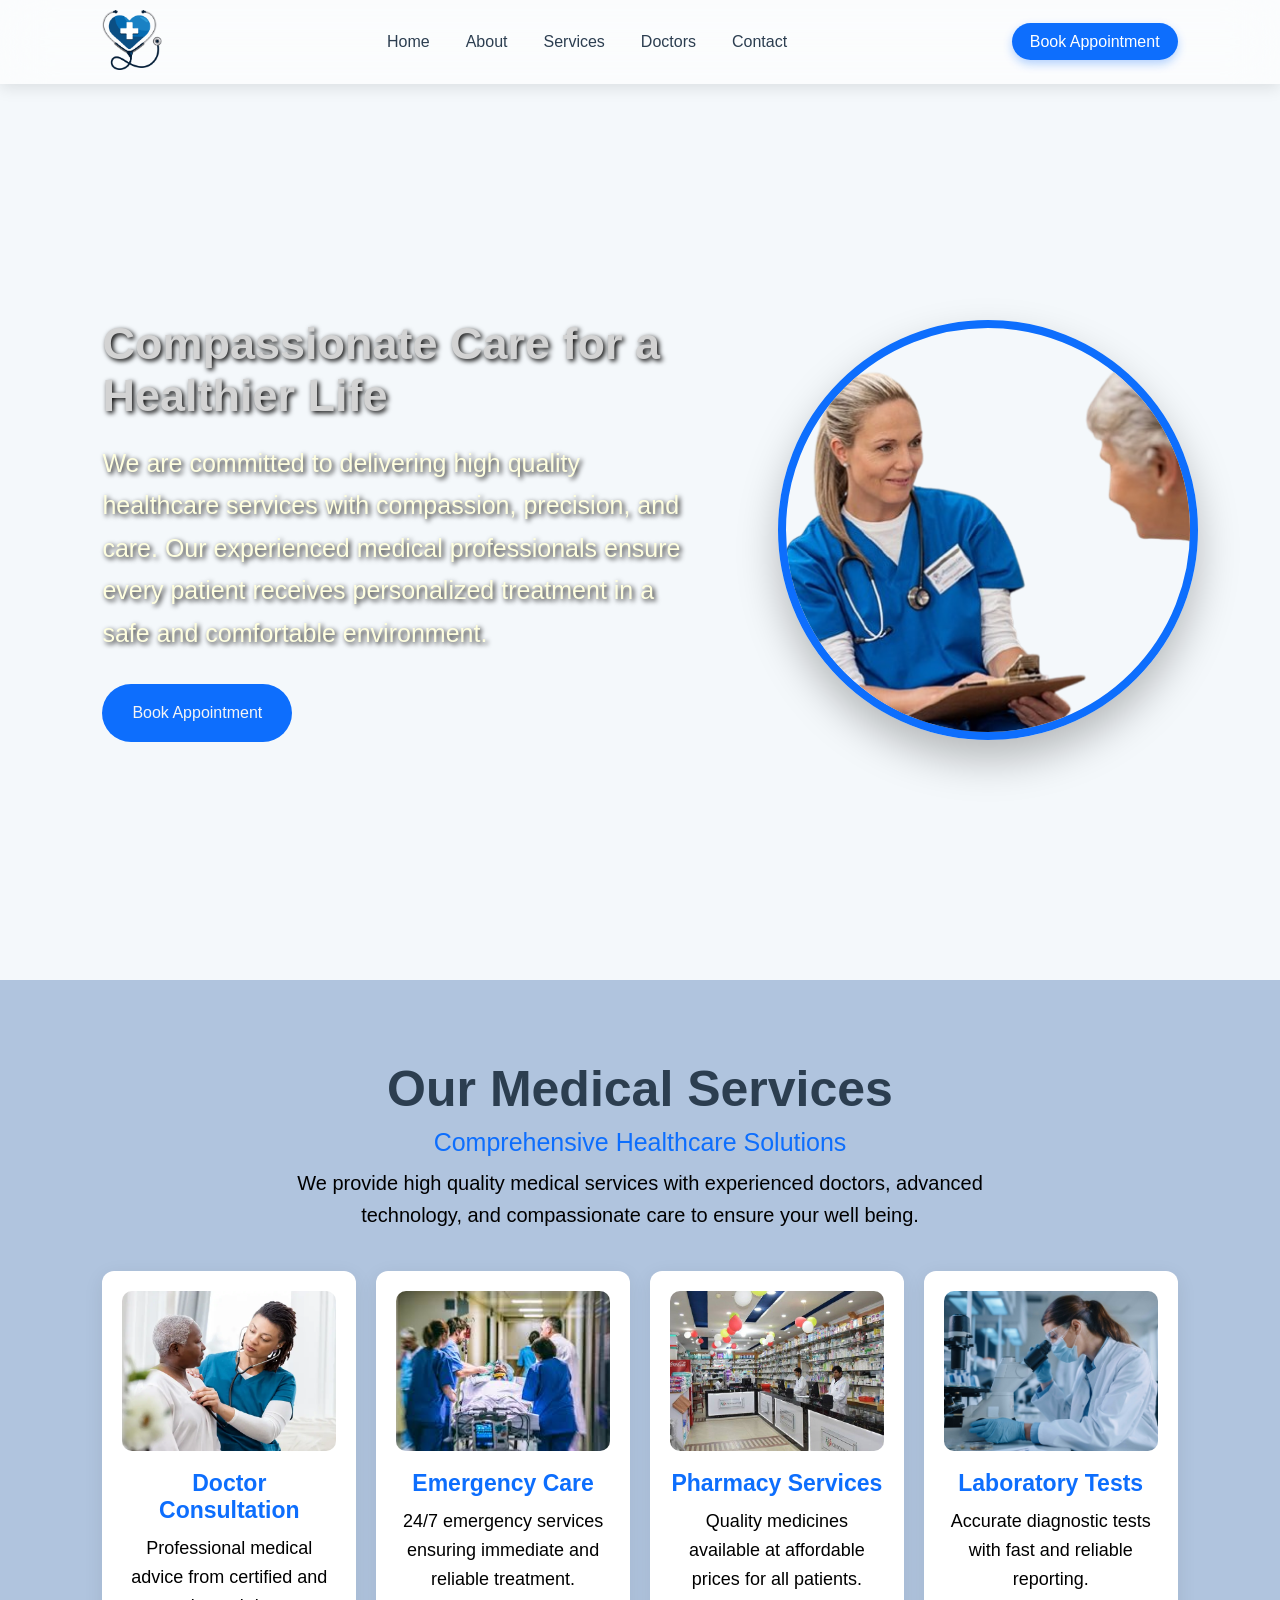
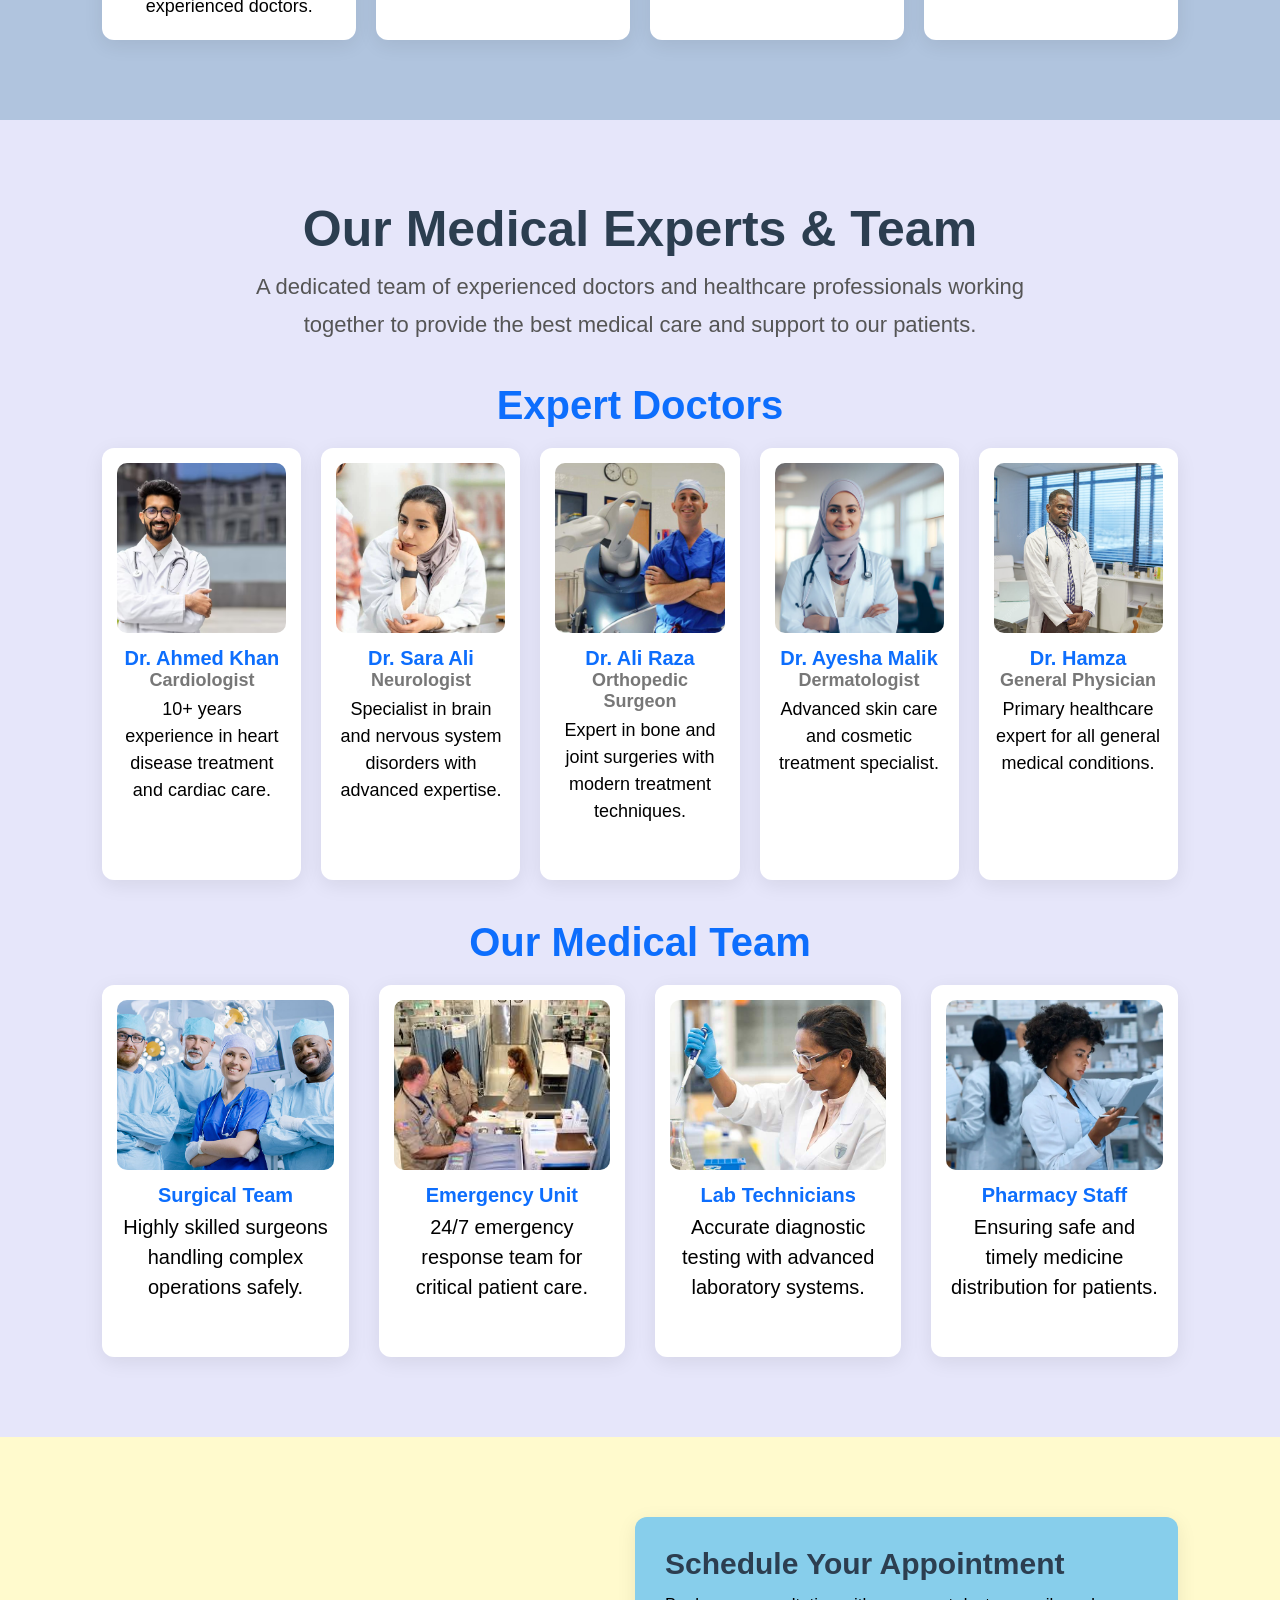
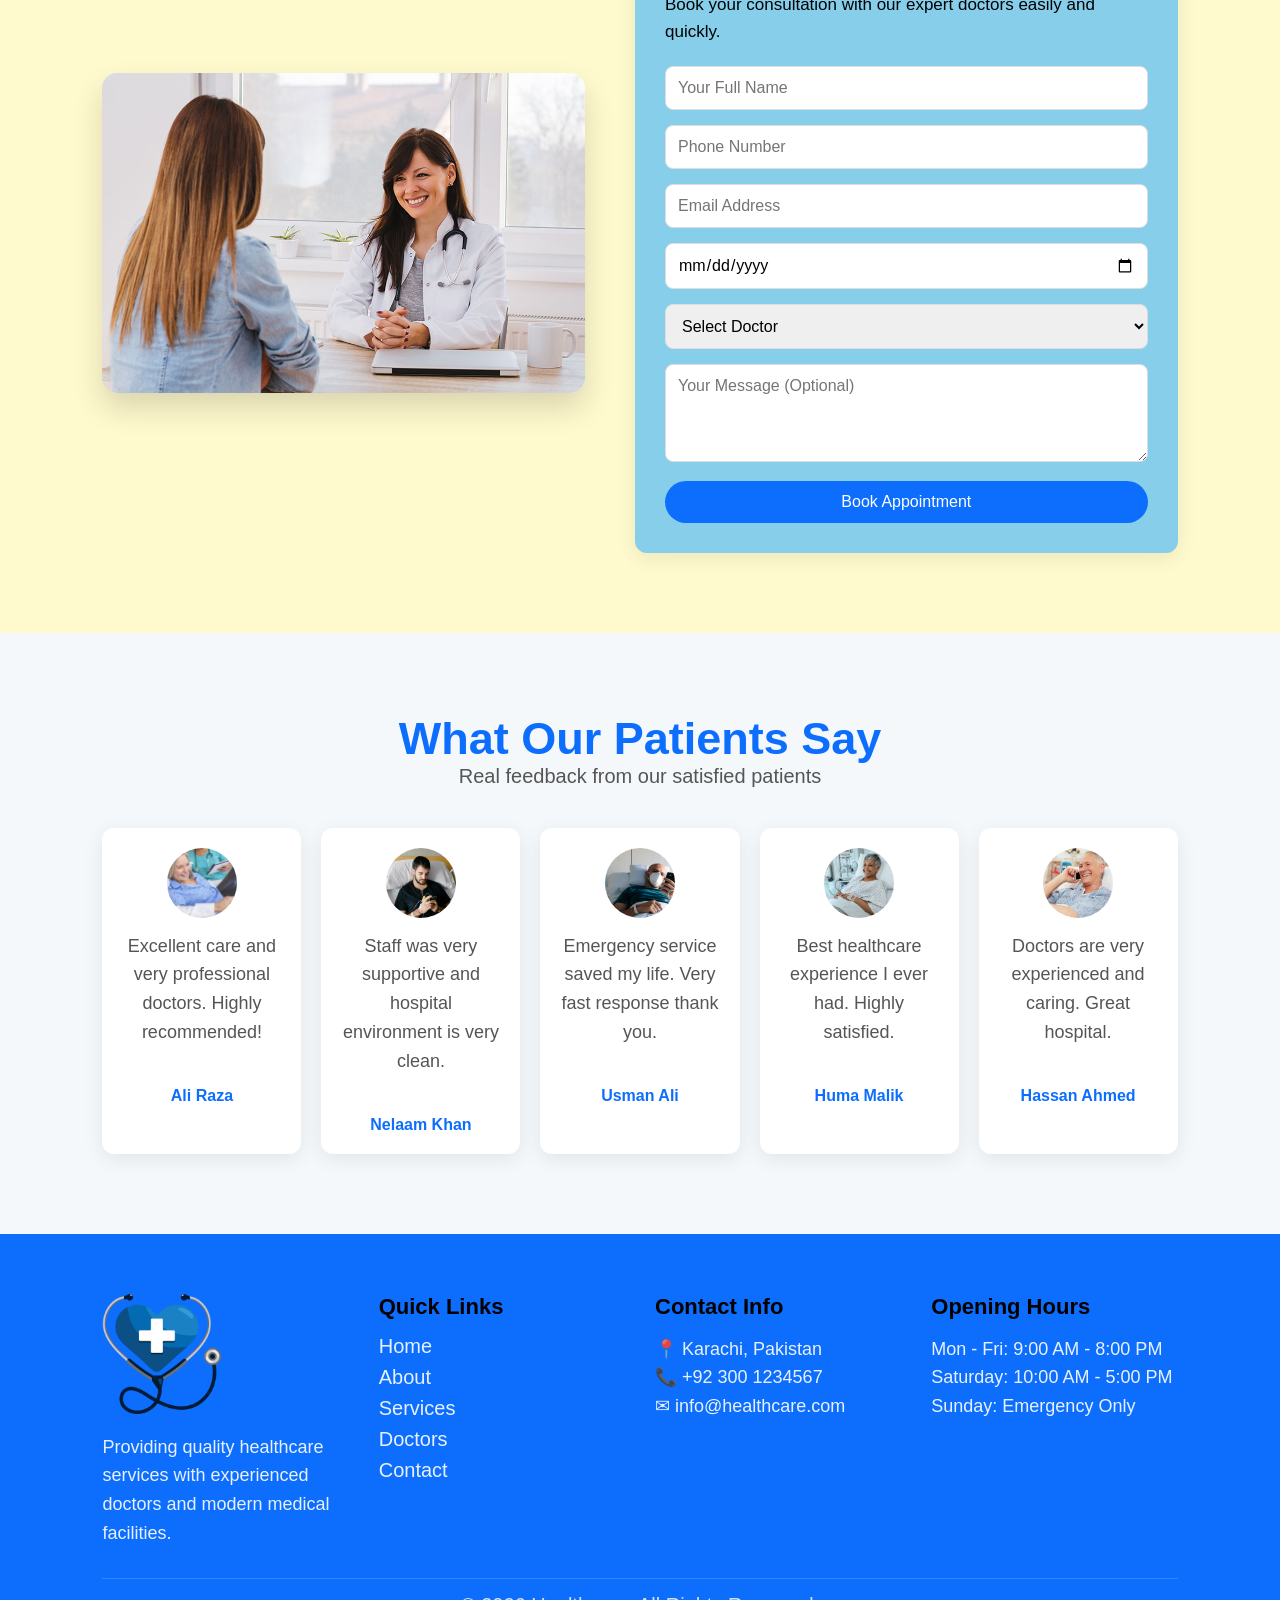
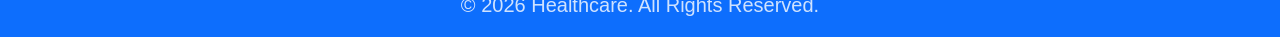
==== commit a97e2b62: "Add files via upload" ====
--- a/index.html
+++ b/index.html
@@ -4,311 +4,283 @@
     <meta charset="UTF-8">
     <meta name="viewport" content="width=device-width, initial-scale=1.0">
     <link rel="stylesheet" href="index.css">
-    <title>Loft</title>
+    <title>HealthCare</title>
 </head>
 <body>
     <header>
         <nav class="navbar">
+            <div class="logo">
+                <img src="logo111111.webp">
+            </div>
+        <input type="checkbox" id="check" style="display: none;">
+        <label for="check" class="menu-toggle">☰</label>
+            <ul class="nav-links" id="navlinks">
+                <li><a href="#">Home</a></li>
+                <li><a href="#">About</a></li>
+                <li><a href="#">Services</a></li>
+                <li><a href="#">Doctors</a></li>
+                <li><a href="#">Contact</a></li>
+            </ul>
+            <div class="nav-btn">
+            <a href="#">Book Appointment</a>
+        </div>
+      
+    </header>
+
+    <section class="hero-bg">
+    <div class="hero-content">
+        <h1>Compassionate Care for a Healthier Life</h1>
+        <p>We are committed to delivering high quality healthcare services with compassion, precision, and care. Our experienced medical professionals ensure every patient receives personalized treatment in a safe and comfortable environment.</p>
+        <a href="#" class="btn">Book Appointment</a>
+    </div>
+    <div class="hero-image">
+        <img src="doctor-removebg-preview.png" alt="Healthcare">
+    </div>
+</section>
+<section class="services">
+
+    <div class="section-title">
+        <h2>Our Medical Services</h2>
+        <p>Comprehensive Healthcare Solutions</p>
+        <span>
+            We provide high quality medical services with experienced doctors,
+            advanced technology, and compassionate care to ensure your well being.
+        </span>
+    </div>
+
+    <div class="services-container">
+
+        <div class="service-box">
+            <img src="doctor" alt="Doctor">
+            <h3>Doctor Consultation</h3>
+            <p>Professional medical advice from certified and experienced doctors.</p>
+        </div>
+
+        <div class="service-box">
+            <img src="emergency.jfif" alt="Emergency">
+            <h3>Emergency Care</h3>
+            <p>24/7 emergency services ensuring immediate and reliable treatment.</p>
+        </div>
+
+        <div class="service-box">
+            <img src="pharmacy.jpeg" alt="Pharmacy">
+            <h3>Pharmacy Services</h3>
+            <p>Quality medicines available at affordable prices for all patients.</p>
+        </div>
+
+        <div class="service-box">
+            <img src="lab.jpg" alt="Lab">
+            <h3>Laboratory Tests</h3>
+            <p>Accurate diagnostic tests with fast and reliable reporting.</p>
+        </div>
+
+    </div>
+
+</section>
+<section class="medical-section">
+
+    <h2>Our Medical Experts & Team</h2>
+    <p>
+        A dedicated team of experienced doctors and healthcare professionals working together
+        to provide the best medical care and support to our patients.
+    </p>
+
+    <h3 class="sub-title">Expert Doctors</h3>
+
+    <div class="grid">
+
+        <div class="card">
+            <img src="cardio.avif">
+            <h4>Dr. Ahmed Khan</h4>
+            <span>Cardiologist</span>
+            <p>10+ years experience in heart disease treatment and cardiac care.</p>
+        </div>
+
+        <div class="card">
+            <img src="dr sara.jpg">
+            <h4>Dr. Sara Ali</h4>
+            <span>Neurologist</span>
+            <p>Specialist in brain and nervous system disorders with advanced expertise.</p>
+        </div>
+
+        <div class="card">
+            <img src="Orthopedic Surgeon.jpg">
+            <h4>Dr. Ali Raza</h4>
+            <span>Orthopedic Surgeon</span>
+            <p>Expert in bone and joint surgeries with modern treatment techniques.</p>
+        </div>
+
+        <div class="card">
+            <img src="aisha.jpg">
+            <h4>Dr. Ayesha Malik</h4>
+            <span>Dermatologist</span>
+            <p>Advanced skin care and cosmetic treatment specialist.</p>
+        </div>
+
+        <div class="card">
+            <img src="General Physician.jpg">
+            <h4>Dr. Hamza</h4>
+            <span>General Physician</span>
+            <p>Primary healthcare expert for all general medical conditions.</p>
+        </div>
+
+    </div>
+
+
+    <h3 class="sub-title">Our Medical Team</h3>
+
+    <div class="grid-new">
+
+        <div class="card-new">
+            <img src="Surgical Team.jpg">
+            <h4>Surgical Team</h4>
+            <p>Highly skilled surgeons handling complex operations safely.</p>
+        </div>
+
+        <div class="card-new">
+            <img src="Emergency Unit.jfif">
+            <h4>Emergency Unit</h4>
+            <p>24/7 emergency response team for critical patient care.</p>
+        </div>
+
+        <div class="card-new">
+            <img src="Lab Technicians.jpg">
+            <h4>Lab Technicians</h4>
+            <p>Accurate diagnostic testing with advanced laboratory systems.</p>
+        </div>
+
+        <div class="card-new">
+            <img src="Pharmacy Staff.webp">
+            <h4>Pharmacy Staff</h4>
+            <p>Ensuring safe and timely medicine distribution for patients.</p>
+        </div>
+
+    </div>
+
+</section>
+<section class="appointment">
+
+    <div class="appointment-container">
+
+        <div class="appointment-image">
+            <img src="appoit.jpg" alt="Doctor Appointment">
+        </div>
+
     
-            <div class="logo">
-            <img src="LOFT.png">
-            </div>
-           <input type="checkbox" id="menu-toggle">
-           <label for="menu-toggle" class="menu-icon">☰</label>
-            <ul class="nav-links" id="navlinks">
-            <li><a href="index.html">Home</a></li>
-            <li><a href="about.html">About</a></li>
-            <li><a href="services.html">Services</a></li>
-            <li><a href="contact.html">Contact</a></li>
-            </ul>
-            <a href="get started.html" class="btn">Get Started</a>
-
-        </nav>
-        
-        <section class="hero">
-    <div class="hero-text">
-        <h1>≼We Design Your Home With Trendy Design≼</h1>
-        <p>Ready for a fresh look? We take the guesswork out of home styling by bringing the world’s most exciting trends into your unique space. Whether you’re looking for a bold room makeover or subtle, stylish upgrades, our designers work closely with you to craft a home that feels fresh, inspired, and unmistakably yours.</p>
-        <a href="contact.html" class="hero-btn">Contact Us</a>
-       </div>
-
-</section>
-<section class="sarkar">
-
-    <div class="sarkar-img">
-        <img src="story.jpg">
-    </div>
-
-    <div class="sarkar-text">
-        <h1>Our Story</h1>
-        <p>Furnishing Your Home Can Be Quite Over Whelming At time, At Least That's How For Us
-
-LoFt Was Born To Help Others Going Through The Maze That Is Interior Design
-
-Interior design is the art and science of understanding people's behavior to create functional spaces, that are aesthetically pleasing, within a building. Decoration is the furnishing or adorning of a space with decorative elements, sometimes complemented by advice and practical assistance. In short, interior designers may decorate, but decorators do not design.</p>
-        <a href="contact.html" class="sarkar-btn">Contact Us</a>
-    </div>
-
-</section>
-<section class="signature-style">
-    <div class="signature-container">
-        <div class="signature-img">
-            <img src="signature.jpg">
-        </div>
-        <div class="signature-text">
-            <h1>Signature LoFt Style</h1>
-            <p>Our design philosophy revolves around clean lines, warm textures, and sustainable materials. We believe in creating spaces that not only look spectacular in photos but feel incredibly personal and inviting in real life. Each project is a new journey into bespoke luxury, crafted specifically for your unique vision. Experience a seamless blend of art and functionality.</p>
-            <a href="projects.html" class="signature-btn">View Projects</a>
-        </div>
-    </div>
-</section>
-<section class="gallery-grid">
-    <div class="gallery-header">
-        <h1>Explore Our Creations</h1>
-        <p>From cozy kitchens to elegant entrances, we design every corner with passion.</p>
-    </div>
-
-    <div class="grid-container">
-        <div class="grid-item">
-            <img src="kicthen.jpg">
-            <div class="grid-overlay">
-                <span>The Heart of Home</span>
-                <h3>Kitchen Design</h3>
-            </div>
-        </div>
-
-        <div class="grid-item">
-            <img src="tv.webp">
-            <div class="grid-overlay">
-                <span>Relax & Unwind</span>
-                <h3>TV Lounge</h3>
-            </div>
-        </div>
-
-        <div class="grid-item">
-            <img src="rooming.jpg">
-            <div class="grid-overlay">
-                <span>Dreamy Spaces</span>
-                <h3>Master Bedroom</h3>
-            </div>
-        </div>
-
-        <div class="grid-item">
-            <img src="door.jfif">
-            <div class="grid-overlay">
-                <span>First Impressions</span>
-                <h3>Entrance Design</h3>
-            </div>
-        </div>
-    </div>
-</section>
-<section class="owner">
-    <div class="owner-container">
-        <div class="owner-img">
-            <img src="owner.webp">
-        </div>
-        <div class="owner-text">
-            <span>The Visionary Behind LoFt</span>
-            <h1>Meet Our Lead Designer</h1>
-            <p>I started LoFt with a simple belief: every home has a story to tell, and I am here to help you write it. With years of experience in digital image editing and fashion-forward aesthetics, I bring a unique perspective to interior spaces. My goal is to bridge the gap between "trendy" and "timeless" to create a sanctuary you’ll love coming home to every single day.</p>
-            <div class="signature-new">
-                <h1>Founder of LoFt</h1>
-            </div>
-        </div>
-    </div>
-</section>
-<section class="feedback">
-    <div class="feedback-header">
-        <span>What Our Clients Say</span>
-        <h1>Client Testimonials</h1>
-    </div>
-
-    <div class="feedback-container">
-        <div class="feedback-card">
-            <div class="client-info">
-                <img src="customer111.avif">
-                <div class="client-name">
-                    <h3>Julie</h3>
-                    <div class="stars">★★★★★</div>
-                </div>
-            </div>
-            <p>"The kitchen transformation was beyond my expectations. LoFt really knows how to blend style with comfort."</p>
-        </div>
-
-        <div class="feedback-card">
-            <div class="client-info">
-                <img src="customer2.jfif">
-                <div class="client-name">
-                    <h3>Jack</h3>
-                    <div class="stars">★★★★★</div>
-                </div>
-            </div>
-            <p>"Best interior designers in town! They handled my TV room project with professional ease and creativity."</p>
-        </div>
-
-        <div class="feedback-card">
-            <div class="client-info">
-                <img src="customer3.avif">
-                <div class="client-name">
-                    <h3>John</h3>
-                    <div class="stars">★★★★★</div>
-                </div>
-            </div>
-            <p>Very impressed with the master bedroom design. The attention to detail is what makes them different.</p>
-        </div>
-
-        <div class="feedback-card">
-            <div class="client-info">
-                <img src="customer4.jpg">
-                <div class="client-name">
-                    <h3>Shiela</h3>
-                    <div class="stars">★★★★★</div>
-                </div>
-            </div>
-            <p>From the entrance door to the main hall, everything feels premium. Thank you for making my home beautiful.</p>
-        </div>
-
-        <div class="feedback-card">
-            <div class="client-info">
-                <img src="customer5.avif">
-                <div class="client-name">
-                    <h3>Fin Alien</h3>
-                    <div class="stars">★★★★★</div>
-                </div>
-            </div>
-            <p>Highly recommended! They understood exactly what I wanted and delivered a trendy, modern look.</p>
-        </div>
-    </div>
-</section>
-<section class="offer-section">
-    <div class="offer-container">
-        <div class="offer-content">
-            <div class="badge">Limited Time Offer</div>
-            <h1>Get Up To <span>30% OFF</span></h1>
-            <h2>On Room, Kitchen & Hall Design</h2>
-            <p>Ready to transform your space? Contact us today and grab this exclusive discount before it's gone!</p>
-            
-            <div class="timer-box">
-                <p>Valid until 12:00 PM Today Only!</p>
-            </div>
-
-            <div class="offer-buttons">
-                <a href="https://wa.me/yournumber" class="whatsapp-btn">Contact on WhatsApp</a>
-                <a href="#" class="call-btn">Call Now</a>
-            </div>
-        </div>
-        <div class="offer-images">
-            <div class="img-box"><img src="offer1.jpg"></div>
-            <div class="img-box"><img src="offer2.jpg"></div>
-            <div class="img-box"><img src="offer3.avif" alt="Hall"></div>
-        </div>
-    </div>
-</section>
-<section class="team">
-    <div class="team-header">
-        <span>The Creative Minds</span>
-        <h1>Meet Our Expert Team</h1>
-        <p>Our team of dedicated designers and architects work together to bring your vision to life.</p>
-    </div>
-
-    <div class="team-container">
-        <div class="team-member">
-            <div class="member-img">
-                <img src="worker11111.jpg">
-            </div>
-            <div class="member-info">
-                <h3>Lead Designer</h3>
-                <p>Expert in Modern & Trendy Concepts</p>
-            </div>
-        </div>
-
-        <div class="team-member">
-            <div class="member-img">
-                <img src="worker2.webp">
-            </div>
-            <div class="member-info">
-                <h3>Project Manager</h3>
-                <p>Ensuring Quality & Timely Delivery</p>
-            </div>
-        </div>
-
-        <div class="team-member">
-            <div class="member-img">
-                <img src="worker3.jpg">
-            </div>
-            <div class="member-info">
-                <h3>3D Visualizer</h3>
-                <p>Turning Ideas into Realistic Models</p>
-            </div>
-        </div>
-    </div>
-</section>
-<section class="trust-section">
-    <div class="trust-container">
-        <div class="trust-content">
-            <div class="experience-badge">Since 2018</div>
-            <h1>8 Years of Excellence In Interior Design</h1>
-            <p>We never compromise with quality. Over the last 8 years, LoFt has built a reputation for delivering premium aesthetics at reliable prices. Whether it's a small room makeover or a complete hall renovation, our mission is to provide the best work that lasts a lifetime.</p>
-            
-            <div class="trust-features">
-                <div class="feature">
-                    <span class="icon">✔</span>
-                    <p>Unmatched Quality</p>
-                </div>
-                <div class="feature">
-                    <span class="icon">✔</span>
-                    <p>Reliable Pricing</p>
-                </div>
-                <div class="feature">
-                    <span class="icon">✔</span>
-                    <p>8+ Years Experience</p>
-                </div>
-            </div>
-
-            <a href="contact.html" class="contact-now-btn">Contact Us Now</a>
-        </div>
-        <div class="trust-stat">
-            <div class="stat-box">
-                <h2>8+</h2>
-                <p>Years Working</p>
-            </div>
-            <div class="stat-box">
-                <h2>500+</h2>
-                <p>Projects Done</p>
-            </div>
-        </div>
-    </div>
-</section>
-        </header>
-        <footer class="main-footer">
+        <div class="appointment-form">
+
+            <h2>Schedule Your Appointment</h2>
+            <p>Book your consultation with our expert doctors easily and quickly.</p>
+
+            <form>
+
+                <input type="text" placeholder="Your Full Name" required>
+
+                <input type="tel" placeholder="Phone Number" required>
+
+                <input type="email" placeholder="Email Address" required>
+
+                <input type="date" required>
+
+                <select required>
+                    <option value="">Select Doctor</option>
+                    <option>Dr. Ahmed Khan</option>
+                    <option>Dr. Sara Ali</option>
+                    <option>Dr. Ali Raza</option>
+                    <option>Dr. Ayesha Malik</option>
+                </select>
+
+                <textarea placeholder="Your Message (Optional)" rows="4"></textarea>
+
+                <button type="submit">Book Appointment</button>
+
+            </form>
+
+        </div>
+
+    </div>
+
+</section>
+<section class="testimonials">
+
+    <h2>What Our Patients Say</h2>
+    <p>Real feedback from our satisfied patients</p>
+
+    <div class="testimonial-container">
+
+        <div class="testimonial-card">
+            <img src="patient1.jpg" alt="Patient">
+            <p>Excellent care and very professional doctors. Highly recommended!</p>
+            <h4>Ali Raza</h4>
+        </div>
+
+        <div class="testimonial-card">
+            <img src="patient2.avif" alt="Patient">
+            <p>Staff was very supportive and hospital environment is very clean.</p>
+            <h4>Nelaam Khan</h4>
+        </div>
+
+        <div class="testimonial-card">
+            <img src="patient3.jpg" alt="Patient">
+            <p>Emergency service saved my life. Very fast response thank you.</p>
+            <h4>Usman Ali</h4>
+        </div>
+
+        <div class="testimonial-card">
+            <img src="patient5.jpg" alt="Patient">
+            <p>Best healthcare experience I ever had. Highly satisfied.</p>
+            <h4>Huma Malik</h4>
+        </div>
+
+        <div class="testimonial-card">
+            <img src="patient4.jpg" alt="Patient">
+            <p>Doctors are very experienced and caring. Great hospital.</p>
+            <h4>Hassan Ahmed</h4>
+        </div>
+
+    </div>
+
+</section>
+    <footer class="footer">
+
     <div class="footer-container">
-        <div class="footer-about">
-            <h2>LoFt</h2>
-            <p>Bringing premium interior design and trendy aesthetics to your doorstep since 8 years. Quality you can trust, prices you can afford.</p>
-        </div>
-
-        <div class="footer-links">
+
+        <div class="footer-box">
+            <img src="logo111111.webp" alt="Logo" class="footer-logo">
+            <p>
+                Providing quality healthcare services with experienced doctors and modern medical facilities.
+            </p>
+        </div>
+
+        <div class="footer-box">
             <h3>Quick Links</h3>
-            <ul>
-                <li><a href="#">Home</a></li>
-                <li><a href="#">Our Story</a></li>
-                <li><a href="#">Services</a></li>
-                <li><a href="#">Portfolio</a></li>
-            </ul>
-        </div>
-
-        <div class="footer-contact">
-            <h3>Contact Us</h3>
-            <p><i class="fas fa-envelope"></i> loft@gmail.com</p>
-            <p><i class="fas fa-phone"></i> +92 123 4567 89</p>
-            <p><i class="fas fa-map-marker-alt"></i> Saddar, Karachi, Pakistan</p>
-        </div>
-    </div>
-    
+            <a href="#">Home</a>
+            <a href="#">About</a>
+            <a href="#">Services</a>
+            <a href="#">Doctors</a>
+            <a href="#">Contact</a>
+        </div>
+
+        <div class="footer-box">
+            <h3>Contact Info</h3>
+            <p>📍 Karachi, Pakistan</p>
+            <p>📞 +92 300 1234567</p>
+            <p>✉ info@healthcare.com</p>
+        </div>
+
+        <div class="footer-box">
+            <h3>Opening Hours</h3>
+            <p>Mon - Fri: 9:00 AM - 8:00 PM</p>
+            <p>Saturday: 10:00 AM - 5:00 PM</p>
+            <p>Sunday: Emergency Only</p>
+        </div>
+
+    </div>
+
     <div class="footer-bottom">
-        <p>&copy; 2026 LoFt Interior Design. All Rights Reserved.</p>
-    </div>
+        <p>© 2026 Healthcare. All Rights Reserved.</p>
+    </div>
+
 </footer>
-    
 </body>
 </html>
--- a/index.css
+++ b/index.css
@@ -1,10 +1,14 @@
-@import url('https://fonts.googleapis.com/css2?family=Montserrat:wght@400;700;900&display=swap');
-
 * {
     margin: 0;
     padding: 0;
     box-sizing: border-box;
-    font-family: 'Montserrat', sans-serif;
+    font-family: 'Segoe UI', sans-serif;
+}
+
+body {
+    background: #f4f8fb;
+    padding-top: 80px;
+    overflow-x: hidden;
 }
 
 .navbar {
@@ -12,1088 +16,710 @@
     justify-content: space-between;
     align-items: center;
     padding: 10px 8%;
-    background: rgba(45, 52, 54, 0.5); 
-    backdrop-filter: blur(15px);
+    position: fixed;
+    top: 0;
+    left: 0;
+    width: 100%;
+    z-index: 1000;
+    background: rgba(255, 255, 255, 0.6);
+    backdrop-filter: blur(25px);
     -webkit-backdrop-filter: blur(25px);
-    border-bottom: 1px solid rgba(255, 255, 255, 0.1);
-    position: sticky;
-    top: 0;
-    z-index: 1000;
+    box-shadow: 0 4px 15px rgba(0,0,0,0.1);
 }
 
 .logo img {
-    height: 50px;
-    width: auto;
-    object-fit: contain;
+    width: 60px;
 }
 
 .nav-links {
     display: flex;
     list-style: none;
-    gap: 30px;
-}
-
-.nav-links li a {
-    color: #ffffff;
+}
+
+.nav-links li {
+    margin: 0 18px;
+}
+
+.nav-links a {
     text-decoration: none;
-    font-size: 14px;
+    color: #2c3e50;
+    font-size: 16px;
     font-weight: 500;
-    text-transform: uppercase;
-    letter-spacing: 1px;
     transition: 0.3s;
-}
-
-.nav-links li a:hover {
-    color: #ff9f1c;
-}
-
-.btn {
+    position: relative;
+}
+
+.nav-links a::after {
+    content: "";
+    position: absolute;
+    left: 0;
+    bottom: -5px;
+    width: 0;
+    height: 2px;
+    background: #0d6efd;
+    transition: 0.3s;
+}
+
+.nav-links a:hover {
+    color: #0d6efd;
+}
+
+.nav-links a:hover::after {
+    width: 100%;
+}
+
+.nav-btn a {
+    background: #0d6efd;
+    color: white;
+    padding: 10px 18px;
+    border-radius: 25px;
     text-decoration: none;
-    display: inline-block;
-    background: #ff9f1c;
-    padding: 10px 20px;
-    border-radius: 4px;
-    color: black;
-    font-weight: 700;
-    font-size: 13px;
-    text-transform: uppercase;
-    transition: 0.3s ease;
-}
-
-.btn:hover {
-    background: #ffffff;
-    transform: scale(1.05);
-}
-
-#menu-toggle {
+    font-weight: 500;
+    transition: 0.3s;
+    box-shadow: 0 4px 10px rgba(13,110,253,0.3);
+}
+
+.nav-btn a:hover {
+    background: #0b5ed7;
+    transform: translateY(-3px);
+    box-shadow: 0 10px 20px rgba(0,0,0,0.2);
+}
+
+.menu-toggle {
     display: none;
-}
-
-.menu-icon {
-    display: none;
-    font-size: 30px;
-    color: white;
+    font-size: 28px;
     cursor: pointer;
-}
-
-.hero {
-    height: 90vh;
+    color: #2c3e50;
+}
+
+@media (max-width: 768px) {
+    .menu-toggle {
+        display: block;
+    }
+
+    .nav-links {
+        display: none;
+        flex-direction: column;
+        position: absolute;
+        top: 80px;
+        left: 0;
+        width: 100%;
+        background: #ffffff;
+        box-shadow: 0 10px 20px rgba(0,0,0,0.1);
+        text-align: center;
+        padding: 20px 0;
+    }
+
+    .nav-links li {
+        margin: 15px 0;
+    }
+
+    .nav-btn {
+        display: none;
+    }
+
+    #check:checked ~ .nav-links {
+        display: flex;
+    }
+}
+
+.hero-bg {
+    height: 100vh;
     display: flex;
     align-items: center;
     padding: 0 8%;
-    background: linear-gradient(to right, rgba(0, 0, 0, 0.7), rgba(0, 0, 0, 0.2)), url("body pic.jpg");
+    color: white;
     background-size: cover;
     background-position: center;
-    background-repeat: no-repeat;
+    animation: bgSlider 16s infinite;
+}
+
+@keyframes bgSlider {
+    0% { background-image: linear-gradient(rgba(0,0,0,0.5), rgba(0,0,0,0.5)), url("cover111111111111111111111.jpg"); }
+    25% { background-image: linear-gradient(rgba(0,0,0,0.5), rgba(0,0,0,0.5)), url("cover2.avif"); }
+    50% { background-image: linear-gradient(rgba(0,0,0,0.5), rgba(0,0,0,0.5)), url("cover3.avif"); }
+    75% { background-image: linear-gradient(rgba(0,0,0,0.5), rgba(0,0,0,0.5)), url("cover4.avif"); }
+    100% { background-image: linear-gradient(rgba(0,0,0,0.5), rgba(0,0,0,0.5)), url("cover11.avif"); }
+}
+
+.hero-content {
+    max-width: 600px;
+}
+
+.hero-content h1 {
+    font-size: 45px;
+    font-family: 'Segoe UI', sans-serif;
+    font-weight: 700;
     position: relative;
-}
-
-.hero-text {
-    color: skyblue;
-    max-width: 600px; 
-}
-
-.hero-text h1 {
-    font-size: 56px; 
-    font-weight: 900;
-    margin-bottom: 20px;
-    line-height: 1.1;
-    text-transform: uppercase;
-    letter-spacing: -1px;
-}
-
-.hero-text p {
-    font-size: 22px;
-    line-height: 1.6;
-    margin-bottom: 30px;
-    color: wheat; 
-}
-
-.hero-btn {
+    color: lightgrey;
+    text-shadow: 2px 2px 5px black;
+}
+
+.hero-content p {
+    margin: 20px 0;
+    font-family: 'Segoe UI', sans-serif;
+    font-size: 25px;
+    line-height: 1.7;
+    color: lightyellow;
+    text-shadow: 2px 2px 5px black;
+}
+
+.btn {
+    background: #0d6efd;
+    color: whitesmoke;
+    padding: 20px 30px;
+    text-decoration: none;
+    border-radius: 30px;
+    margin-top: 10px;
     display: inline-block;
-    background: #ff9f1c; 
-    color: #000;
-    padding: 15px 35px;
-    text-decoration: none;
-    border-radius: 4px;
-    font-weight: 700;
-    text-transform: uppercase;
-    letter-spacing: 1px;
-    transition: all 0.3s ease;
-}
-
-.hero-btn:hover {
-    background: #ffffff;
+    transition: 0.3s;
+}
+
+.btn:hover {
+    background: #0b5ed7;
     transform: translateY(-3px);
     box-shadow: 0 10px 20px rgba(0,0,0,0.2);
 }
 
-@media (max-width: 768px) {
-    .navbar {
-        padding: 10px 5%;
-        background: rgba(0, 0, 0, 0.85); 
-        backdrop-filter: none; 
-        -webkit-backdrop-filter: none;
-        border-bottom: 1px solid rgba(255, 255, 255, 0.1);
-    
-    }
-
-    .menu-icon {
-        display: block;
-    }
-
-    .btn {
-        display: none;
-    }
-
-    .nav-links {
-        position: absolute;
-        top: 70px;
-        left: 0;
-        right: 0;
-        background: rgba(0, 0, 0, 0.95);
-        flex-direction: column;
-        padding: 40px 0;
-        gap: 25px;
-        display: none;
-        text-align: center;
-    }
-
-    #menu-toggle:checked ~ .nav-links {
-        display: flex;
-    }
-
-    .hero {
-        height: 80vh; 
-        padding: 0 5%; 
-        justify-content: center; 
-        text-align: center; 
-        background: linear-gradient(rgba(0, 0, 0, 0.6), rgba(0, 0, 0, 0.6)), url("body pic.jpg");
-    }
-
-    .hero-text h1 {
-        font-size: 32px; 
-    }
-
-    .hero-btn {
-        width: 80%; 
-        padding: 12px 0;
-    }
-}
-
-.sarkar {
-    display: flex;
-    align-items: center;
-    justify-content: space-between;
-    padding: 80px 8%;
-    gap: 60px;
-    background: lightgray;
-    font-family: 'Montserrat', sans-serif;
-}
-
-.sarkar-img {
+.hero-image {
     flex: 1;
-}
-
-.sarkar-img img {
-    width: 100%;
-    height: auto;
-    border-radius: 12px;
-    box-shadow: 0 15px 35px rgba(0, 0, 0, 0.1);
-    display: block;
-}
-
-.sarkar-text {
-    flex: 1;
-}
-
-.sarkar-text h1 {
-    font-size: 42px;
-    font-weight: 900;
-    color: #2d3436;
-    margin-bottom: 25px;
-    text-transform: uppercase;
-    position: relative;
-}
-
-.sarkar-text h1::after {
-    content: '';
-    position: absolute;
-    bottom: -10px;
-    left: 0;
-    width: 60px;
-    height: 4px;
-    background: #ff9f1c;
-}
-
-.sarkar-text p {
-    font-size: 18px;
-    line-height: 1.8;
-    color: black;
-    margin-bottom: 30px;
-}
-
-.sarkar-btn {
-    display: inline-block;
-    padding: 14px 35px;
-    background: #ff9f1c;
-    color: #000;
-    text-decoration: none;
-    font-weight: 700;
-    text-transform: uppercase;
-    border-radius: 4px;
-    transition: 0.3s ease;
-}
-
-.sarkar-btn:hover {
-    background: #2d3436;
-    color: #fff;
-    transform: translateY(-3px);
-}
-
-@media (max-width: 768px) {
-    .sarkar {
-        flex-direction: column;
-        padding: 50px 5%;
-        text-align: center;
-        gap: 40px;
-    }
-
-    .sarkar-text h1 {
-        font-size: 32px;
-    }
-
-    .sarkar-text h1::after {
-        left: 50%;
-        transform: translateX(-50%);
-    }
-
-    .sarkar-img {
-        width: 100%;
-        order: -1;
-    }
-}
-.signature-style {
-    padding: 100px 8%;
-    background: lightgrey;
-    font-family: 'Montserrat', sans-serif;
-    position: relative;
-    overflow: hidden;
-}
-
-.signature-container {
-    display: flex;
-    align-items: center;
-    justify-content: space-between;
-    gap: 80px;
-    width: 100%;
-}
-
-.signature-img {
-    flex: 1;
-    position: relative;
     display: flex;
     justify-content: center;
     align-items: center;
 }
 
-.signature-img img {
-    max-width: 100%;
-    height: auto;
-    border-radius: 20px;
-    box-shadow: 0 30px 60px rgba(0,0,0,0.1);
-    display: block;
-    z-index: 2;
-}
-
-.signature-text {
-    flex: 1;
-    color: #333;
-}
-
-.signature-text h1 {
-    font-size: 48px;
-    font-weight: 900;
-    color: #2d3436;
-    margin-bottom: 30px;
-    text-transform: uppercase;
-    line-height: 1.1;
-    position: relative;
-}
-
-.signature-text h1::after {
-    content: '';
-    position: absolute;
-    bottom: -15px;
-    left: 0;
-    width: 80px;
-    height: 5px;
-    background: #ff9f1c;
-}
-
-.signature-text p {
-    font-size: 19px;
-    line-height: 1.8;
-    color: black;
-    margin-bottom: 40px;
-}
-
-.signature-btn {
-    display: inline-block;
-    padding: 16px 45px;
-    background: #ff9f1c;
-    color: #000;
-    text-decoration: none;
-    font-weight: 700;
-    text-transform: uppercase;
-    border-radius: 4px;
-    transition: all 0.3s ease;
-    letter-spacing: 1px;
-}
-
-.signature-btn:hover {
-    background: #2d3436;
-    color: #fff;
-    transform: translateY(-5px);
-}
-
-@media (max-width: 1024px) {
-    .signature-container {
-        gap: 50px;
-    }
-    .signature-text h1 {
-        font-size: 38px;
-    }
+.hero-image img {
+    width: 420px;
+    height: 420px;
+    object-fit: cover;
+    border-radius: 50%;
+    border: 8px solid #0d6efd;
+    box-shadow: 0 20px 40px rgba(0,0,0,0.25);
+    margin-left: 20%;
 }
 
 @media (max-width: 768px) {
-    .signature-style {
-        padding: 60px 5%;
-    }
-    .signature-container {
+    .hero-bg {
+        height: auto;
+        min-height: 100vh;
+        padding: 100px 5% 50px 5%;
         flex-direction: column;
         text-align: center;
-        gap: 40px;
-    }
-    .signature-text h1 {
-        font-size: 32px;
-    }
-    .signature-text h1::after {
-        left: 50%;
-        transform: translateX(-50%);
-    }
-}
-.gallery-grid {
+        justify-content: center;
+    }
+
+    .hero-content {
+        max-width: 100%;
+        margin-bottom: 30px;
+    }
+
+    .hero-content h1 {
+        font-size: 26px;
+        line-height: 1.3;
+    }
+
+    .hero-content p {
+        font-size: 16px;
+        line-height: 1.6;
+        margin: 15px 0;
+    }
+
+    .btn {
+        padding: 12px 25px;
+        font-size: 16px;
+    }
+
+    .hero-image {
+        width: 100%;
+    }
+
+    .hero-image img {
+        width: 260px;
+        height: 260px;
+        margin-left: 0;
+    }
+}
+
+.services {
     padding: 80px 8%;
-    background: lightslategray;
-    font-family: 'Montserrat', sans-serif;
-}
-
-.gallery-header {
+    background:  lightsteelblue;
     text-align: center;
-    margin-bottom: 50px;
-}
-
-.gallery-header h1 {
+}
+
+.section-title h2 {
+    font-size: 50px;
+    color: #2c3e50;
+    margin-bottom: 10px;
+    font-family: 'Segoe UI', sans-serif;
+    font-weight: 700;
+    text-shadow: gray;
+}
+
+.section-title p {
+    font-size: 25px;
+    color: #0d6efd;
+    margin-bottom: 10px;
+    font-weight: 500;
+    font-family: 'Segoe UI', sans-serif;
+    text-shadow: white;
+}
+
+.section-title span {
+    display: block;
+    max-width: 700px;
+    margin: 0 auto 40px;
+    font-size: 20px;
+    color: black;
+    line-height: 1.6;
+    font-family: 'Segoe UI', sans-serif;
+    font-weight: 400;
+    text-shadow: white;
+}
+
+.services-container {
+    display: grid;
+    grid-template-columns: repeat(4, 1fr);
+    gap: 20px;
+}
+
+.service-box {
+    background: white ;
+    padding: 20px;
+    border-radius: 12px;
+    box-shadow: 0 5px 20px rgba(0,0,0,0.08);
+    transition: 0.3s ease;
+}
+
+.service-box img {
+    width: 100%;
+    height: 160px;
+    object-fit: cover;
+    border-radius: 10px;
+    margin-bottom: 15px;
+}
+
+.service-box h3 {
+    font-size: 23px;
+    color: #0d6efd;
+    margin-bottom: 10px; font-family: 'Segoe UI', sans-serif;
+    font-weight: 800px;
+
+
+}
+
+.service-box p {
+    font-size: 18px;
+    color: black;
+    line-height: 1.6;
+    font-family: 'Segoe UI', sans-serif;
+    font-weight: 800px;
+    text-shadow: black;
+
+}
+
+.service-box:hover {
+    transform: translateY(-8px);
+    box-shadow: 0 10px 25px rgba(0,0,0,0.15);
+}
+@media (max-width: 768px) {
+    .services-container {
+        grid-template-columns: 1fr;
+    }
+
+    .section-title h2 {
+        font-size: 26px;
+    }
+}
+.medical-section {
+    padding: 80px 8%;
+    background-color: lavender;
+    text-align: center;
+}
+
+.medical-section h2 {
+    font-size: 50px;
+    color: #2c3e50;
+    margin-bottom: 10px;
+    font-family: 'Poppins', sans-serif;
+}
+
+.medical-section p {
+    max-width: 800px;
+    margin: 0 auto 40px;
+    color: #555;
+    line-height: 1.7;
+    font-size: 22px;
+    font-family: 'Poppins', sans-serif;
+
+}
+
+.sub-title {
     font-size: 40px;
-    font-weight: 900;
-    text-transform: uppercase;
-    color: orange;
-}
-
-.gallery-header p {
+    color: #0d6efd;
+    margin: 40px 0 20px;
+    font-family: 'Poppins', sans-serif;
+}
+
+.grid {
+    display: grid;
+    grid-template-columns: repeat(5, 1fr);
+    gap: 20px;
+    margin-bottom: 40px;
+}
+
+.card {
+    background: #fff;
+    padding: 15px;
+    border-radius: 12px;
+    box-shadow: 0 5px 20px rgba(0,0,0,0.08);
+    transition: 0.3s;
+}
+
+.card img {
+    width: 100%;
+    height: 170px;
+    object-fit: cover;
+    border-radius: 10px;
+}
+
+.card h4 {
+    margin-top: 10px;
+    color: #0d6efd;
+    font-size: 20px;
+    font-weight: 800;
+}
+
+.card span {
+    font-size: 18px;
+    color: #777;
+    font-weight: 600;
+}
+
+.card p {
+    font-size: 18px;
     color: black;
+    margin-top: 5px;
+    line-height: 1.5;
+    font-weight: 500;
+}
+
+.card:hover {
+    transform: translateY(-8px);
+}
+
+.grid-new {
+    display: grid;
+    grid-template-columns: repeat(auto-fit, minmax(200px, 1fr));
+    gap: 30px;
+}
+
+.card-new {
+    background: #fff;
+    padding: 15px;
+    border-radius: 12px;
+    box-shadow: 0 5px 20px rgba(0,0,0,0.08);
+    transition: 0.3s;
+}
+
+.card-new img {
+    width: 100%;
+    height: 170px;
+    object-fit: cover;
+    border-radius: 10px;
+}
+
+.card-new h4 {
     margin-top: 10px;
-    font-size: 24px;
-}
-
-.grid-container {
-    display: grid;
-    grid-template-columns: repeat(auto-fit, minmax(250px, 1fr));
-    gap: 20px;
-}
-
-.grid-item {
-    position: relative;
-    overflow: hidden;
-    border-radius: 15px;
-    height: 350px;
-    cursor: pointer;
-}
-
-.grid-item img {
-    width: 100%;
-    height: 100%;
-    object-fit: cover;
-    transition: transform 0.5s ease;
-}
-
-.grid-overlay {
-    position: absolute;
-    bottom: 0;
-    left: 0;
-    right: 0;
-    background: linear-gradient(transparent, rgba(0, 0, 0, 0.8));
-    padding: 30px;
-    color: white;
-    transform: translateY(20px);
-    opacity: 0;
-    transition: all 0.4s ease;
-}
-
-.grid-overlay span {
-    font-size: 12px;
-    text-transform: uppercase;
-    color: #ff9f1c;
-    letter-spacing: 2px;
-}
-
-.grid-overlay h3 {
-    font-size: 22px;
+    color: #0d6efd;
+    font-size: 20px;
+    font-weight: 800;
+}
+
+
+.card-new p {
+    font-size: 20px;
+    color: black;
     margin-top: 5px;
-}
-
-.grid-item:hover img {
-    transform: scale(1.1);
-}
-
-.grid-item:hover .grid-overlay {
-    transform: translateY(0);
-    opacity: 1;
-}
-
+    line-height: 1.5;
+    font-weight: 500;
+}
+
+.card-new:hover {
+    transform: translateY(-8px);
+}
 @media (max-width: 768px) {
-    .gallery-grid {
+
+    .medical-section {
         padding: 50px 5%;
     }
-    .grid-container {
-        grid-template-columns: repeat(2, 1fr);
-    }
-    .grid-item {
-        height: 250px;
-    }
-}
-
-@media (max-width: 480px) {
-    .grid-container {
+
+    .medical-section h2 {
+        font-size: 26px;
+    }
+
+    .medical-section p {
+        font-size: 14px;
+        padding: 0 10px;
+        line-height: 1.6;
+    }
+
+    .sub-title {
+        font-size: 22px;
+    }
+
+    .grid,
+    .grid-new {
         grid-template-columns: 1fr;
-    }
-}
-.owner {
-    padding: 100px 8%;
-    background: #2d3436;
-    color: white;
-    font-family: 'Montserrat', sans-serif;
-}
-
-.owner-container {
+        gap: 20px;
+    }
+
+    .card,
+    .card-new {
+        margin: 0 auto;
+        width: 100%;
+    }
+
+    .card img,
+    .card-new img {
+        height: 160px;
+    }
+
+    .card h4,
+    .card-new h4 {
+        font-size: 18px;
+    }
+
+    .card p,
+    .card-new p {
+        font-size: 14px;
+    }
+}
+.appointment {
+    padding: 80px 8%;
+    background: lemonchiffon;
+}
+
+.appointment-container {
     display: flex;
     align-items: center;
-    gap: 80px;
-}
-
-.owner-img {
+    gap: 50px;
+}
+
+.appointment-image {
     flex: 1;
 }
 
-.owner-img img {
+.appointment-image img {
     width: 100%;
-    max-width: 450px;
-    height: auto;
-    border-radius: 20px;
-    border: 10px solid rgba(255, 255, 255, 0.05);
-    display: block;
-}
-
-.owner-text {
+    border-radius: 15px;
+    box-shadow: 0 15px 30px rgba(0,0,0,0.15);
+}
+
+.appointment-form {
     flex: 1;
-}
-
-.owner-text span {
-    color: #ff9f1c;
-    text-transform: uppercase;
-    font-weight: 700;
-    letter-spacing: 2px;
-    font-size: 14px;
-}
-
-.owner-text h1 {
-    font-size: 42px;
-    font-weight: 900;
-    margin: 15px 0 25px;
-    text-transform: uppercase;
-    color: skyblue;
-}
-
-.owner-text p {
+    background: skyblue;
+    padding: 30px;
+    border-radius: 12px;
+    box-shadow: 0 5px 20px rgba(0,0,0,0.08);
+}
+
+.appointment-form h2 {
+    font-size: 30px;
+    color: #2c3e50;
+    margin-bottom: 10px;
+    font-family: 'Poppins', sans-serif;
+}
+
+.appointment-form p {
+    color: black;
+    margin-bottom: 20px;
     font-size: 17px;
-    line-height: 1.8;
-    color: #dfe6e9;
-    margin-bottom: 25px;
-}
-
-.signature-new h1 {
-    font-weight: 700;
-    color: #ff9f1c;
-    font-size: 18px;
-    margin-top: 40px;
-    font-style: italic;
+    line-height: 1.6;
+    font-family: 'Poppins', sans-serif;
+}
+
+.appointment-form input,
+.appointment-form select,
+.appointment-form textarea {
+    width: 100%;
+    padding: 12px;
+    margin-bottom: 15px;
+    border: 1px solid #ddd;
+    border-radius: 8px;
+    font-size: 16px;
+    outline: none;
+}
+
+.appointment-form input:focus,
+.appointment-form select:focus,
+.appointment-form textarea:focus {
+    border-color: #0d6efd;
+    box-shadow: 0 0 5px rgba(13,110,253,0.3);
+}
+
+.appointment-form button {
+    width: 100%;
+    padding: 12px;
+    background: #0d6efd;
+    color: white;
+    border: none;
+    border-radius: 25px;
+    font-size: 16px;
+    cursor: pointer;
+    transition: 0.3s;
+}
+
+.appointment-form button:hover {
+    background: #0b5ed7;
+    transform: translateY(-2px);
 }
 
 @media (max-width: 768px) {
-    .owner {
-        padding: 60px 5%;
-    }
-    .owner-container {
+    .appointment-container {
         flex-direction: column;
-        text-align: center;
-    }
-    .owner-img img {
-        margin: 0 auto;
-        max-width: 100%;
-    }
-    .owner-text h1 {
-        font-size: 32px;
-    }
-}
-.feedback {
-    padding: 100px 8%;
-    background: #fdfdfd;
-    font-family: 'Montserrat', sans-serif;
-}
-
-.feedback-header {
+    }
+
+    .appointment-form {
+        width: 100%;
+        padding: 20px;
+    }
+
+    .appointment-form h2 {
+        font-size: 22px;
+    }
+}
+.testimonials {
+    padding: 80px 8%;
+    background: #f4f8fb;
     text-align: center;
-    margin-bottom: 60px;
-}
-
-.feedback-header span {
-    color: #ff9f1c;
-    font-weight: 700;
-    text-transform: uppercase;
-    letter-spacing: 2px;
+}
+
+.testimonials h2 {
+    font-size: 45px;
+    color: #0d6efd;
+    font-family: 'Poppins', sans-serif;
+    
+}
+
+.testimonials p {
+    color: #555;
+    margin-bottom: 40px;
     font-size: 20px;
-}
-
-.feedback-header h1 {
-    font-size: 40px;
-    font-weight: 900;
-    color: skyblue;
-    margin-top: 10px;
-    text-transform: uppercase;
-}
-
-.feedback-container {
-    display: flex;
-    overflow-x: auto;
-    gap: 30px;
-    padding: 20px 0;
-    scrollbar-width: none;
-}
-
-.feedback-container::-webkit-scrollbar {
-    display: none;
-}
-
-.feedback-card {
-    min-width: 350px;
-    background: #ffffff;
-    padding: 30px;
-    border-radius: 15px;
-    box-shadow: 0 10px 30px rgba(0,0,0,0.05);
+    font-weight: 500;
+    font-family: 'Poppins', sans-serif;
+}
+
+.testimonial-container {
+    display: grid;
+    grid-template-columns: repeat(5, 1fr);
+    gap: 20px;
+}
+
+.testimonial-card {
+    background: white;
+    padding: 20px;
+    border-radius: 12px;
+    box-shadow: 0 5px 20px rgba(0,0,0,0.08);
     transition: 0.3s;
-    border-bottom: 4px solid #ff9f1c;
-}
-
-.client-info {
-    display: flex;
-    align-items: center;
-    gap: 15px;
-    margin-bottom: 20px;
-}
-
-.client-info img {
-    width: 60px;
-    height: 60px;
+}
+
+.testimonial-card img {
+    width: 70px;
+    height: 70px;
     border-radius: 50%;
     object-fit: cover;
-    border: 2px solid #ff9f1c;
-}
-
-.client-name h3 {
+    margin-bottom: 10px;
+}
+
+.testimonial-card p {
     font-size: 18px;
+    color: #555;
+    line-height: 1.6;
+    font-family: 'Poppins', sans-serif;
+
+}
+
+.testimonial-card h4 {
+    margin-top: 10px;
+    color: #0d6efd;
+}
+
+.testimonial-card:hover {
+    transform: translateY(-8px);
+}
+@media (max-width: 768px) {
+    .testimonial-container {
+        grid-template-columns: 1fr;
+    }
+
+    .testimonials h2 {
+        font-size: 26px;
+    }
+}
+.footer {
+    background: #0d6efd;
+    color: white;
+    padding: 60px 8% 20px;
+}
+
+.footer-container {
+    display: grid;
+    grid-template-columns: repeat(4, 1fr);
+    gap: 30px;
+}
+
+.footer-logo {
+    width: 120px;
+    margin-bottom: 15px;
+}
+
+.footer-box p {
+    font-size: 18px;
+    line-height: 1.6;
+    opacity: 0.9;
+    font-family: 'Poppins', sans-serif;
+    color: white;
+
+}
+
+.footer-box h3 {
+    margin-bottom: 15px;
+    font-size: 22px;
+    font-family: 'Poppins', sans-serif;
     color: black;
-    margin: 0;
-    font-size: 20px;
-}
-
-.stars {
-    color: #ff9f1c;
-    font-size: 14px;
-}
-
-.feedback-card p {
-    font-size: 15px;
-    line-height: 1.7;
-    color: black;
-    font-style: normal;
-    font-size: 18px;
-}
-
-@media (max-width: 768px) {
-    .feedback {
-        padding: 60px 5%;
-    }
-    .feedback-card {
-        min-width: 280px;
-    }
-}
-.offer-section {
-    padding: 80px 8%;
-    background: #1e272e;
-    font-family: 'Montserrat', sans-serif;
-    color: white;
-}
-
-.offer-container {
-    display: flex;
-    align-items: center;
-    justify-content: space-between;
-    gap: 50px;
-}
-
-.offer-content {
-    flex: 1;
-}
-
-.badge {
-    display: inline-block;
-    background: #ff3f34;
-    padding: 5px 15px;
-    border-radius: 50px;
-    font-size: 12px;
-    font-weight: 700;
-    text-transform: uppercase;
-    margin-bottom: 20px;
-    animation: blink 1s infinite;
-}
-
-@keyframes blink {
-    0% { opacity: 1; }
-    50% { opacity: 0.5; }
-    100% { opacity: 1; }
-}
-
-.offer-content h1 {
-    font-size: 50px;
-    font-weight: 900;
-    line-height: 1.1;
-    margin-bottom: 10px;
-}
-
-.offer-content h1 span {
-    color: #ff9f1c;
-}
-
-.offer-content h2 {
-    font-size: 24px;
-    font-weight: 400;
-    color: #dfe6e9;
-    margin-bottom: 20px;
-}
-
-.timer-box {
-    background: rgba(255, 159, 28, 0.1);
-    border-left: 4px solid #ff9f1c;
-    padding: 15px;
-    margin: 25px 0;
-}
-
-.timer-box p {
-    font-weight: 700;
-    color: #ff9f1c;
-    font-size: 18px;
-}
-
-.offer-buttons {
-    display: flex;
-    gap: 15px;
-}
-
-.whatsapp-btn, .call-btn {
-    padding: 15px 25px;
-    text-decoration: none;
-    font-weight: 700;
-    border-radius: 5px;
-    text-transform: uppercase;
-    transition: 0.3s;
-}
-
-.whatsapp-btn {
-    background: #25d366;
-    color: white;
-}
-
-.call-btn {
-    background: white;
-    color: black;
-}
-
-.offer-images {
-    flex: 1;
-    display: grid;
-    grid-template-columns: repeat(2, 1fr);
-    gap: 15px;
-}
-
-.img-box img {
-    width: 100%;
-    height: 150px;
-    object-fit: cover;
-    border-radius: 10px;
-    border: 2px solid rgba(255,255,255,0.1);
-}
-
-@media (max-width: 992px) {
-    .offer-container {
-        flex-direction: column;
-        text-align: center;
-    }
-    .offer-buttons {
-        justify-content: center;
-    }
-    .offer-content h1 {
-        font-size: 38px;
-    }
-}
-.team {
-    padding: 80px 8%;
-    background: #ffffff;
-    font-family: 'Montserrat', sans-serif;
-}
-
-.team-header {
-    text-align: center;
-    margin-bottom: 60px;
-}
-
-.team-header span {
-    color: #ff9f1c;
-    font-weight: 700;
-    text-transform: uppercase;
-    letter-spacing: 2px;
-    font-size: 20px;
-}
-
-.team-header h1 {
-    font-size: 40px;
-    font-weight: 900;
-    color: black;
-    margin-top: 10px;
-    text-transform: uppercase;
-}
-
-.team-header p {
-    color: black;
-    max-width: 600px;
-    margin: 15px auto 0;
-    font-size: 22px;
-}
-
-.team-container {
-    display: flex;
-    justify-content: center;
-    gap: 30px;
-    flex-wrap: wrap;
-}
-
-.team-member {
-    flex: 1;
-    min-width: 250px;
-    max-width: 350px;
-    text-align: center;
-    transition: 0.3s;
-}
-
-.member-img {
-    position: relative;
-    overflow: hidden;
-    border-radius: 15px;
-    margin-bottom: 20px;
-}
-
-.member-img img {
-    width: 100%;
-    height: 400px;
-    object-fit: cover;
-    transition: 0.5s;
-    filter: grayscale(20%);
-}
-
-.team-member:hover .member-img img {
-    transform: scale(1.05);
-    filter: grayscale(0%);
-}
-
-.member-info h3 {
-    font-size: 20px;
-    color: #2d3436;
-    margin-bottom: 5px;
-}
-
-.member-info p {
-    font-size: 14px;
-    color: #ff9f1c;
-    font-weight: 600;
-    text-transform: uppercase;
-}
-
-@media (max-width: 768px) {
-    .team {
-        padding: 50px 5%;
-    }
-    .team-container {
-        flex-direction: column;
-        align-items: center;
-    }
-    .team-member {
-        width: 100%;
-    }
-    .member-img img {
-        height: 350px;
-    }
-}
-.trust-section {
-    padding: 100px 8%;
-    background: #f4f4f4;
-    font-family: 'Montserrat', sans-serif;
-}
-
-.trust-container {
-    display: flex;
-    align-items: center;
-    gap: 60px;
-}
-
-.trust-content {
-    flex: 2;
-}
-
-.experience-badge {
-    color: #ff9f1c;
-    font-weight: 700;
-    text-transform: uppercase;
-    letter-spacing: 2px;
-    margin-bottom: 10px;
-}
-
-.trust-content h1 {
-    font-size: 42px;
-    font-weight: 900;
-    color: #2d3436;
-    margin-bottom: 20px;
-    text-transform: uppercase;
-}
-
-.trust-content p {
-    font-size: 20px;
-    line-height: 1.8;
-    color: black;
-    margin-bottom: 30px;
-}
-
-.trust-features {
-    display: flex;
-    gap: 20px;
-    margin-bottom: 40px;
-}
-
-.feature {
-    display: flex;
-    align-items: center;
-    gap: 10px;
-}
-
-.feature .icon {
-    background: #ff9f1c;
-    color: white;
-    width: 25px;
-    height: 25px;
-    display: flex;
-    align-items: center;
-    justify-content: center;
-    border-radius: 50%;
-    font-size: 14px;
-}
-
-.feature p {
-    margin-bottom: 0;
-    font-weight: 600;
-    color: black;
-    font-size: 20px;
-}
-
-.contact-now-btn {
-    display: inline-block;
-    padding: 15px 40px;
-    background: #2d3436;
+}
+
+.footer-box a {
+    display: block;
     color: white;
     text-decoration: none;
-    font-weight: 700;
-    border-radius: 4px;
-    transition: 0.3s;
-}
-
-.contact-now-btn:hover {
-    background: #ff9f1c;
-    color: black;
-}
-
-.trust-stat {
-    flex: 1;
-    display: flex;
-    flex-direction: column;
-    gap: 20px;
-}
-
-.stat-box {
-    background: white;
-    padding: 40px;
-    text-align: center;
-    border-radius: 15px;
-    box-shadow: 0 10px 30px rgba(0,0,0,0.05);
-}
-
-.stat-box h2 {
-    font-size: 48px;
-    color: #ff9f1c;
-    font-weight: 900;
-}
-
-.stat-box p {
-    color: #2d3436;
-    font-weight: 700;
-    text-transform: uppercase;
-}
-
-@media (max-width: 992px) {
-    .trust-container {
-        flex-direction: column;
-        text-align: center;
-    }
-    .trust-features {
-        justify-content: center;
-        flex-wrap: wrap;
-    }
-}
-.main-footer {
-    background: #1e272e;
-    color: white;
-    padding: 80px 8% 20px;
-    font-family: 'Montserrat', sans-serif;
-}
-
-.footer-container {
-    display: flex;
-    justify-content: space-between;
-    gap: 40px;
-    flex-wrap: wrap;
-    padding-bottom: 50px;
-    border-bottom: 1px solid rgba(255, 255, 255, 0.1);
-}
-
-.footer-about {
-    flex: 2;
-    min-width: 250px;
-}
-
-.footer-about h2 {
-    font-size: 30px;
-    color: #ff9f1c;
-    margin-bottom: 20px;
-    font-weight: 900;
-}
-
-.footer-about p {
-    color: #dfe6e9;
-    line-height: 1.8;
-    max-width: 400px;
-}
-
-.footer-links, .footer-contact {
-    flex: 1;
-    min-width: 200px;
-}
-
-.footer-links h3, .footer-contact h3 {
+    margin-bottom: 8px;
     font-size: 20px;
-    margin-bottom: 25px;
-    color: #ffffff;
-    text-transform: uppercase;
-    position: relative;
-}
-
-.footer-links h3::after, .footer-contact h3::after {
-    content: '';
-    position: absolute;
-    bottom: -8px;
-    left: 0;
-    width: 40px;
-    height: 3px;
-    background: #ff9f1c;
-}
-
-.footer-links ul {
-    list-style: none;
-}
-
-.footer-links ul li {
-    margin-bottom: 12px;
-}
-
-.footer-links ul li a {
-    color: #dfe6e9;
-    text-decoration: none;
-    transition: 0.3s;
-}
-
-.footer-links ul li a:hover {
-    color: #ff9f1c;
-    padding-left: 5px;
-}
-
-.footer-contact p {
-    margin-bottom: 15px;
-    color: #dfe6e9;
-    display: flex;
-    align-items: center;
-    gap: 10px;
+    opacity: 0.9;
+    font-family: 'Poppins', sans-serif;
+}
+
+.footer-box a:hover {
+    opacity: 1;
+    text-decoration: underline;
 }
 
 .footer-bottom {
     text-align: center;
-    padding-top: 30px;
-    color: #b2bec3;
-    font-size: 14px;
-}
-
+    margin-top: 30px;
+    padding-top: 15px;
+    border-top: 1px solid rgba(255,255,255,0.2);
+    font-size: 20px;
+    opacity: 0.8;
+    font-family: 'Poppins', sans-serif;
+}
 @media (max-width: 768px) {
-    .main-footer {
-        padding: 50px 5% 20px;
+    .footer-container {
+        grid-template-columns: 1fr;
         text-align: center;
     }
-    
-    .footer-container {
-        flex-direction: column;
-        align-items: center;
-    }
-
-    .footer-links h3::after, .footer-contact h3::after {
-        left: 50%;
-        transform: translateX(-50%);
-    }
-
-    .footer-about p {
-        margin: 0 auto;
+
+    .footer-logo {
+        margin: 0 auto 15px;
     }
 }
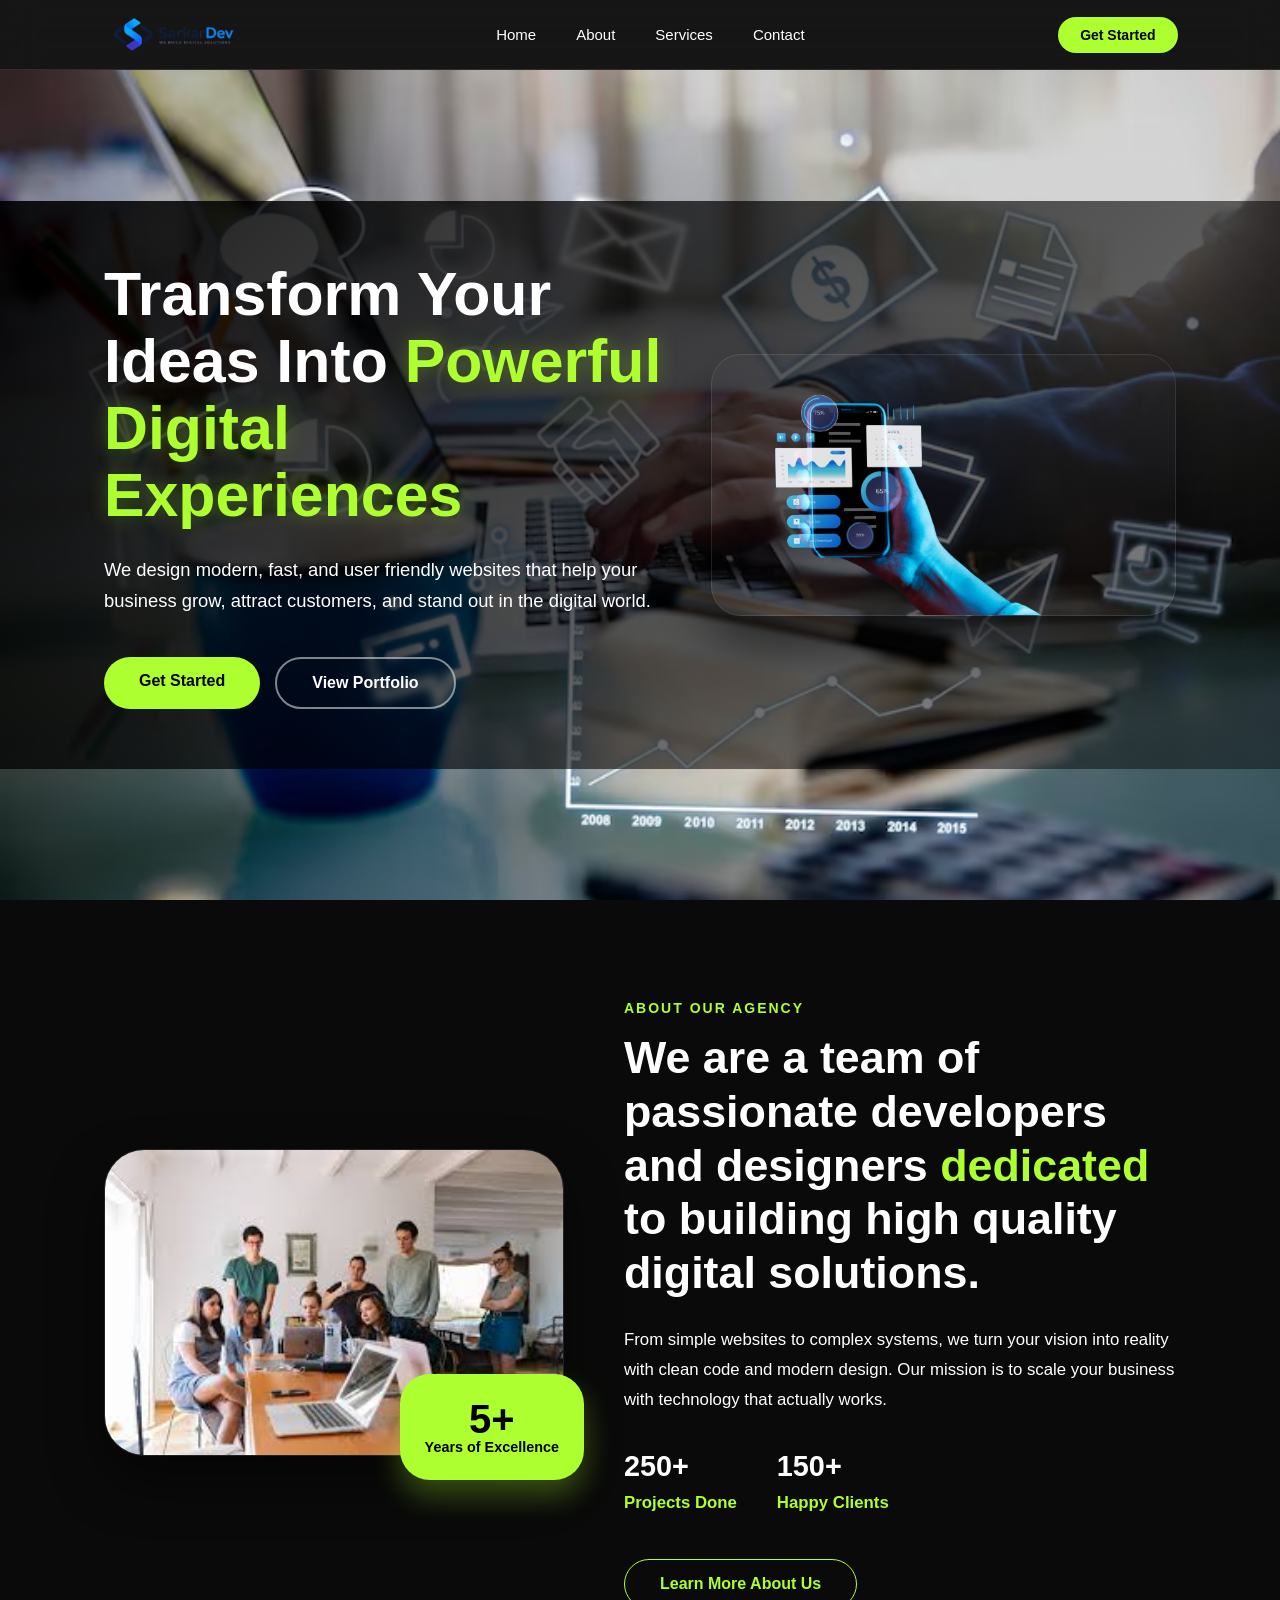
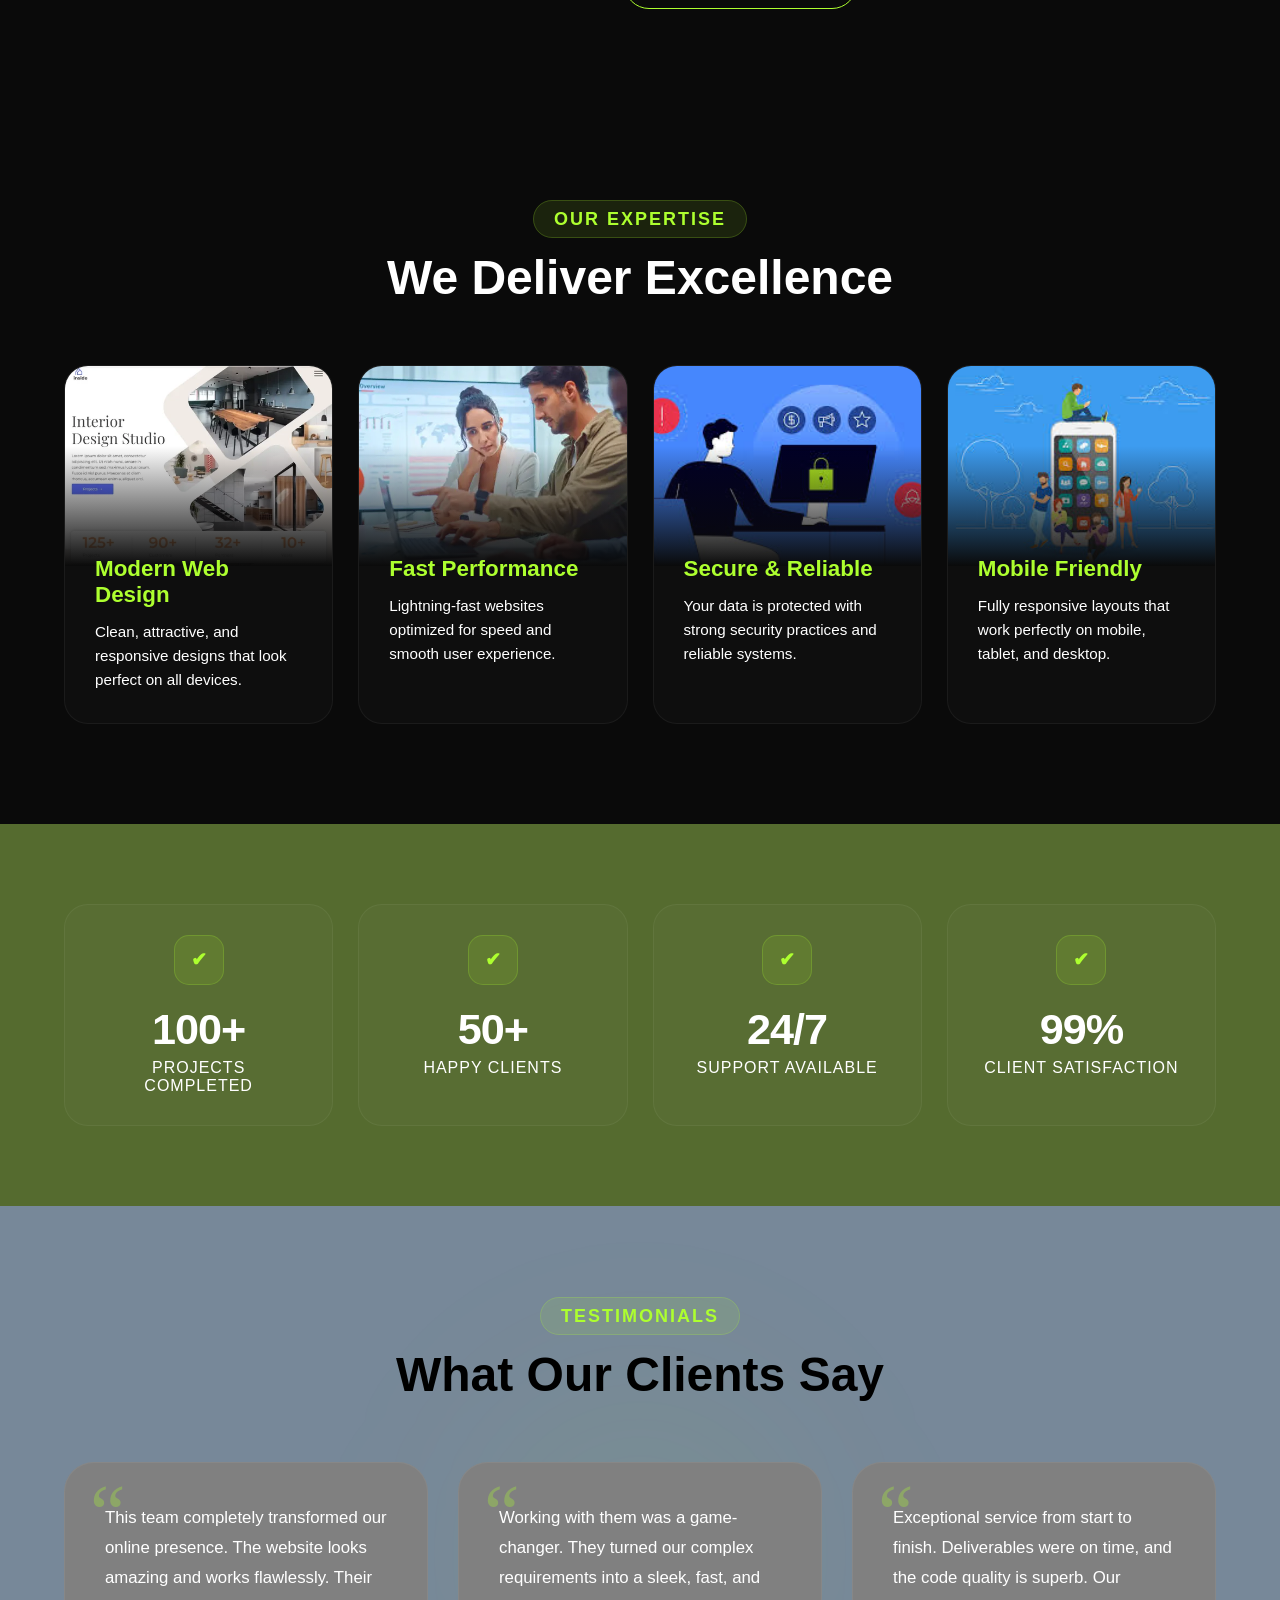
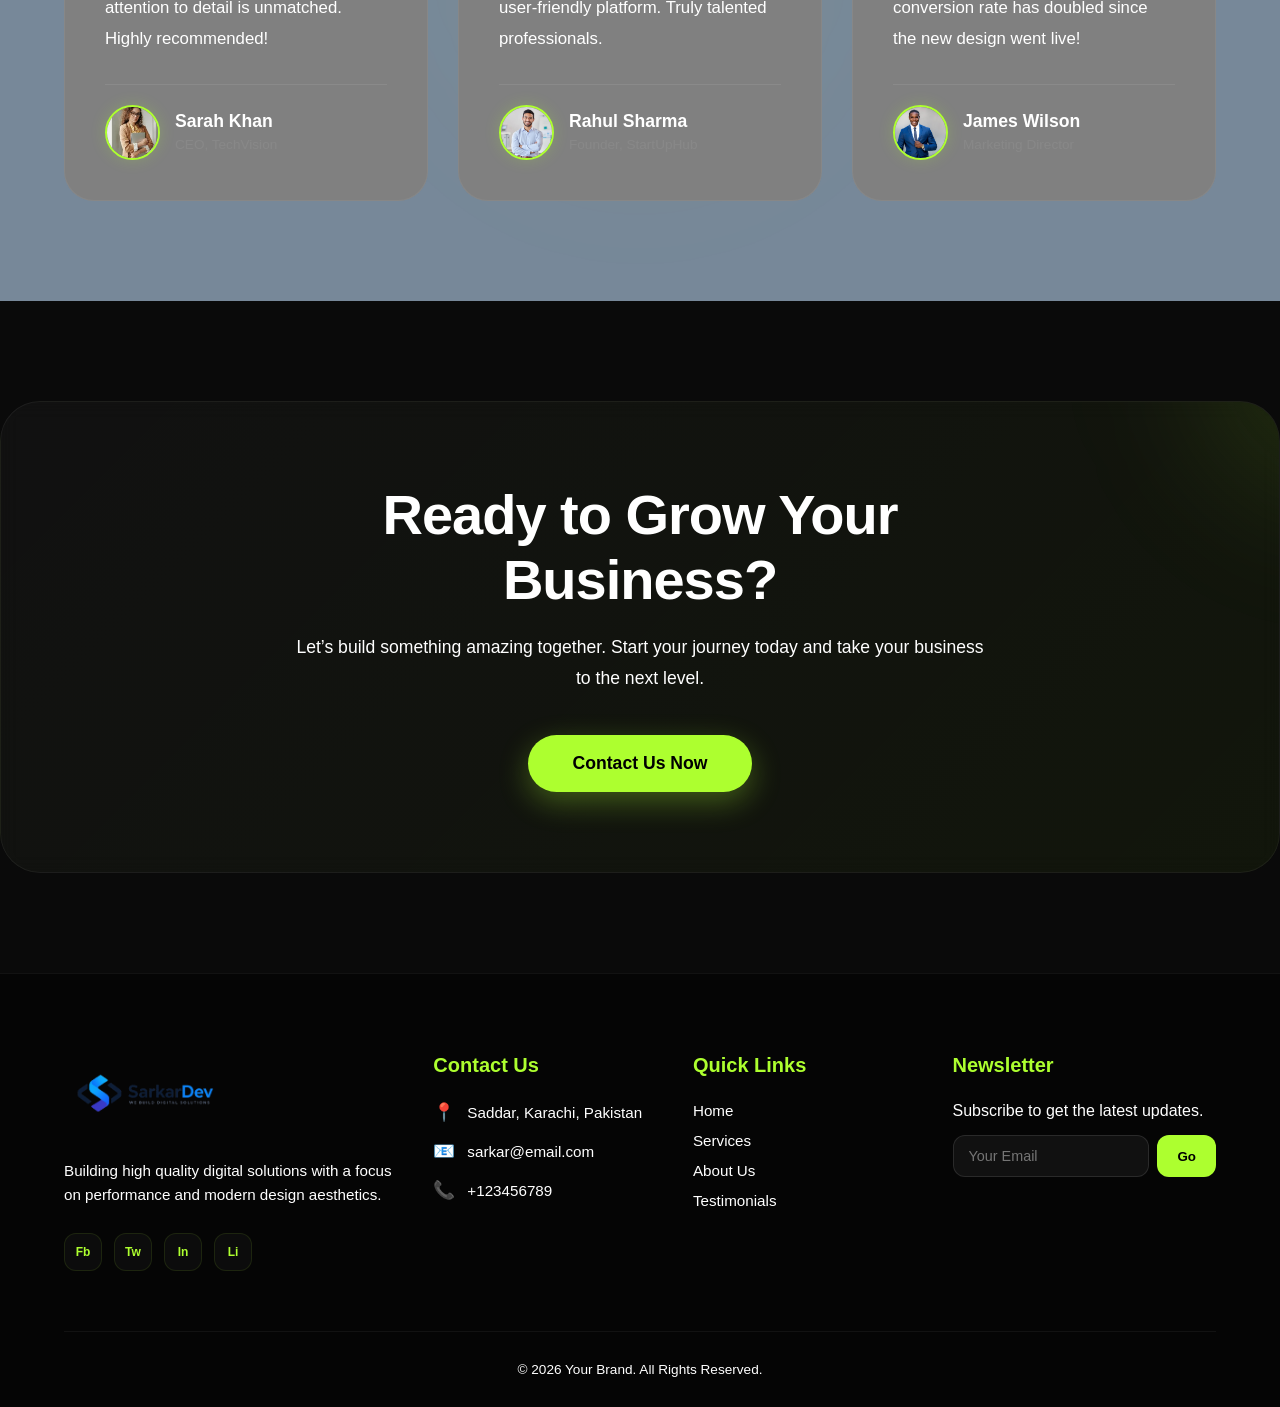
==== commit 3e21a7ce: "Add files via upload" ====
--- a/index.html
+++ b/index.html
@@ -4,283 +4,300 @@
     <meta charset="UTF-8">
     <meta name="viewport" content="width=device-width, initial-scale=1.0">
     <link rel="stylesheet" href="index.css">
-    <title>HealthCare</title>
+    <title>Business-Landing-Page</title>
 </head>
 <body>
     <header>
         <nav class="navbar">
             <div class="logo">
-                <img src="logo111111.webp">
-            </div>
-        <input type="checkbox" id="check" style="display: none;">
+                <img src="logo.png" alt="logo">
+            </div>
+              <input type="checkbox" id="check" style="display: none;">
         <label for="check" class="menu-toggle">☰</label>
-            <ul class="nav-links" id="navlinks">
-                <li><a href="#">Home</a></li>
-                <li><a href="#">About</a></li>
-                <li><a href="#">Services</a></li>
-                <li><a href="#">Doctors</a></li>
-                <li><a href="#">Contact</a></li>
-            </ul>
-            <div class="nav-btn">
-            <a href="#">Book Appointment</a>
-        </div>
-      
+        <ul class="nav-links" id="navlinks">
+            <li><a href="#">Home</a></li>
+            <li><a href="#">About</a></li>
+            <li><a href="#">Services</a></li>
+            <li><a href="#">Contact</a></li>
+        </ul>
+        <div class="nav-btn">
+            <a href="#">Get Started</a>
+        </div>
+        </nav>
     </header>
-
-    <section class="hero-bg">
-    <div class="hero-content">
-        <h1>Compassionate Care for a Healthier Life</h1>
-        <p>We are committed to delivering high quality healthcare services with compassion, precision, and care. Our experienced medical professionals ensure every patient receives personalized treatment in a safe and comfortable environment.</p>
-        <a href="#" class="btn">Book Appointment</a>
-    </div>
-    <div class="hero-image">
-        <img src="doctor-removebg-preview.png" alt="Healthcare">
-    </div>
-</section>
-<section class="services">
-
-    <div class="section-title">
-        <h2>Our Medical Services</h2>
-        <p>Comprehensive Healthcare Solutions</p>
-        <span>
-            We provide high quality medical services with experienced doctors,
-            advanced technology, and compassionate care to ensure your well being.
-        </span>
-    </div>
-
-    <div class="services-container">
-
-        <div class="service-box">
-            <img src="doctor" alt="Doctor">
-            <h3>Doctor Consultation</h3>
-            <p>Professional medical advice from certified and experienced doctors.</p>
-        </div>
-
-        <div class="service-box">
-            <img src="emergency.jfif" alt="Emergency">
-            <h3>Emergency Care</h3>
-            <p>24/7 emergency services ensuring immediate and reliable treatment.</p>
-        </div>
-
-        <div class="service-box">
-            <img src="pharmacy.jpeg" alt="Pharmacy">
-            <h3>Pharmacy Services</h3>
-            <p>Quality medicines available at affordable prices for all patients.</p>
-        </div>
-
-        <div class="service-box">
-            <img src="lab.jpg" alt="Lab">
-            <h3>Laboratory Tests</h3>
-            <p>Accurate diagnostic tests with fast and reliable reporting.</p>
-        </div>
-
-    </div>
-
-</section>
-<section class="medical-section">
-
-    <h2>Our Medical Experts & Team</h2>
-    <p>
-        A dedicated team of experienced doctors and healthcare professionals working together
-        to provide the best medical care and support to our patients.
-    </p>
-
-    <h3 class="sub-title">Expert Doctors</h3>
-
-    <div class="grid">
-
-        <div class="card">
-            <img src="cardio.avif">
-            <h4>Dr. Ahmed Khan</h4>
-            <span>Cardiologist</span>
-            <p>10+ years experience in heart disease treatment and cardiac care.</p>
-        </div>
-
-        <div class="card">
-            <img src="dr sara.jpg">
-            <h4>Dr. Sara Ali</h4>
-            <span>Neurologist</span>
-            <p>Specialist in brain and nervous system disorders with advanced expertise.</p>
-        </div>
-
-        <div class="card">
-            <img src="Orthopedic Surgeon.jpg">
-            <h4>Dr. Ali Raza</h4>
-            <span>Orthopedic Surgeon</span>
-            <p>Expert in bone and joint surgeries with modern treatment techniques.</p>
-        </div>
-
-        <div class="card">
-            <img src="aisha.jpg">
-            <h4>Dr. Ayesha Malik</h4>
-            <span>Dermatologist</span>
-            <p>Advanced skin care and cosmetic treatment specialist.</p>
-        </div>
-
-        <div class="card">
-            <img src="General Physician.jpg">
-            <h4>Dr. Hamza</h4>
-            <span>General Physician</span>
-            <p>Primary healthcare expert for all general medical conditions.</p>
-        </div>
-
-    </div>
-
-
-    <h3 class="sub-title">Our Medical Team</h3>
-
-    <div class="grid-new">
-
-        <div class="card-new">
-            <img src="Surgical Team.jpg">
-            <h4>Surgical Team</h4>
-            <p>Highly skilled surgeons handling complex operations safely.</p>
-        </div>
-
-        <div class="card-new">
-            <img src="Emergency Unit.jfif">
-            <h4>Emergency Unit</h4>
-            <p>24/7 emergency response team for critical patient care.</p>
-        </div>
-
-        <div class="card-new">
-            <img src="Lab Technicians.jpg">
-            <h4>Lab Technicians</h4>
-            <p>Accurate diagnostic testing with advanced laboratory systems.</p>
-        </div>
-
-        <div class="card-new">
-            <img src="Pharmacy Staff.webp">
-            <h4>Pharmacy Staff</h4>
-            <p>Ensuring safe and timely medicine distribution for patients.</p>
-        </div>
-
-    </div>
-
-</section>
-<section class="appointment">
-
-    <div class="appointment-container">
-
-        <div class="appointment-image">
-            <img src="appoit.jpg" alt="Doctor Appointment">
-        </div>
-
+    <section class="hero">
+  <div class="hero-overlay">
+    <div class="container">
+      <div class="hero-content">
+        <h1>Transform Your Ideas Into <span>Powerful Digital Experiences</span></h1>
+        <p>We design modern, fast, and user friendly websites that help your business grow, attract customers, and stand out in the digital world.</p>
+        <div class="hero-btns">
+          <a href="#" class="btn btn-primary">Get Started</a>
+          <a href="#" class="btn btn-secondary">View Portfolio</a>
+        </div>
+      </div>
+      <div class="hero-image">
+        <img src="marketing.png" alt="Digital Experience">
+      </div>
+    </div>
+  </div>
+</section>
+<section class="about">
+    <div class="container">
+        <div class="about-wrapper">
+            <div class="about-image">
+                <img src="team.jfif" alt="Our Team">
+                <div class="experience-badge">
+                    <span>5+</span>
+                    <p>Years of Excellence</p>
+                </div>
+            </div>
+            <div class="about-content">
+                <span class="sub-title">About Our Agency</span>
+                <h2>We are a team of passionate developers and designers <span>dedicated</span> to building high quality digital solutions.</h2>
+                <p>From simple websites to complex systems, we turn your vision into reality with clean code and modern design. Our mission is to scale your business with technology that actually works.</p>
+                
+                <div class="about-stats">
+                    <div class="stat-item">
+                        <h4>250+</h4>
+                        <p>Projects Done</p>
+                    </div>
+                    <div class="stat-item">
+                        <h4>150+</h4>
+                        <p>Happy Clients</p>
+                    </div>
+                </div>
+
+                <a href="#" class="about-btn">Learn More About Us</a>
+            </div>
+        </div>
+    </div>
+</section>
+<section class="services-modern">
+    <div class="features-wrapper">
+        <div class="section-title">
+            <span>Our Expertise</span>
+            <h2>We Deliver Excellence</h2>
+        </div>
+        
+        <div class="features-grid">
+            <div class="f-card">
+                <div class="f-image">
+                    <img src="modern website.webp" alt="Web Design">
+                </div>
+                <div class="f-info">
+                    <h3>Modern Web Design</h3>
+                    <p>Clean, attractive, and responsive designs that look perfect on all devices.</p>
+                </div>
+            </div>
+
+            <div class="f-card">
+                <div class="f-image">
+                    <img src="fast performance.jpg" alt="Performance">
+                </div>
+                <div class="f-info">
+                    <h3>Fast Performance</h3>
+                    <p>Lightning-fast websites optimized for speed and smooth user experience.</p>
+                </div>
+            </div>
+
+            <div class="f-card">
+                <div class="f-image">
+                    <img src="secure relieble.jfif" alt="Security">
+                </div>
+                <div class="f-info">
+                    <h3>Secure & Reliable</h3>
+                    <p>Your data is protected with strong security practices and reliable systems.</p>
+                </div>
+            </div>
+
+            <div class="f-card">
+                <div class="f-image">
+                    <img src="mobile friendly.jfif" alt="Mobile Friendly">
+                </div>
+                <div class="f-info">
+                    <h3>Mobile Friendly</h3>
+                    <p>Fully responsive layouts that work perfectly on mobile, tablet, and desktop.</p>
+                </div>
+            </div>
+        </div>
+    </div>
+</section>
+<section class="stats">
+    <div class="features-wrapper">
+        <div class="stats-grid">
+            <div class="stat-card">
+                <div class="stat-icon-box">
+                    <span class="icon">✔</span>
+                </div>
+                <div class="stat-info">
+                    <h3 class="stat-number">100+</h3>
+                    <p class="stat-text">Projects Completed</p>
+                </div>
+            </div>
+
+            <div class="stat-card">
+                <div class="stat-icon-box">
+                    <span class="icon">✔</span>
+                </div>
+                <div class="stat-info">
+                    <h3 class="stat-number">50+</h3>
+                    <p class="stat-text">Happy Clients</p>
+                </div>
+            </div>
+
+            <div class="stat-card">
+                <div class="stat-icon-box">
+                    <span class="icon">✔</span>
+                </div>
+                <div class="stat-info">
+                    <h3 class="stat-number">24/7</h3>
+                    <p class="stat-text">Support Available</p>
+                </div>
+            </div>
+
+            <div class="stat-card">
+                <div class="stat-icon-box">
+                    <span class="icon">✔</span>
+                </div>
+                <div class="stat-info">
+                    <h3 class="stat-number">99%</h3>
+                    <p class="stat-text">Client Satisfaction</p>
+                </div>
+            </div>
+        </div>
+    </div>
+</section>
+<section class="testimonials">
+    <div class="test-bg-gradient"></div>
+    <div class="features-wrapper">
+        <div class="section-title">
+            <span>Testimonials</span>
+            <h2>What Our Clients Say</h2>
+        </div>
+        
+        <div class="testimonials-grid">
+            
+            <div class="test-card">
+                <div class="test-quote">“</div>
+                <p class="test-message">This team completely transformed our online presence. The website looks amazing and works flawlessly. Their attention to detail is unmatched. Highly recommended!</p>
+                <div class="test-user">
+                    <div class="test-avatar">
+                        <img src="sarah.jfif" alt="Sarah">
+                    </div>
+                    <div class="test-user-info">
+                        <h4>Sarah Khan</h4>
+                        <span>CEO, TechVision</span>
+                    </div>
+                </div>
+            </div>
+
+            <div class="test-card">
+                <div class="test-quote">“</div>
+                <p class="test-message">Working with them was a game-changer. They turned our complex requirements into a sleek, fast, and user-friendly platform. Truly talented professionals.</p>
+                <div class="test-user">
+                    <div class="test-avatar">
+                        <img src="rahul.jpg" alt="Rahul Sharma">
+                    </div>
+                    <div class="test-user-info">
+                        <h4>Rahul Sharma</h4>
+                        <span>Founder, StartUpHub</span>
+                    </div>
+                </div>
+            </div>
+
+            <div class="test-card">
+                <div class="test-quote">“</div>
+                <p class="test-message">Exceptional service from start to finish. Deliverables were on time, and the code quality is superb. Our conversion rate has doubled since the new design went live!</p>
+                <div class="test-user">
+                    <div class="test-avatar">
+                        <img src="james.jpg" alt="James">
+                    </div>
+                    <div class="test-user-info">
+                        <h4>James Wilson</h4>
+                        <span>Marketing Director</span>
+                    </div>
+                </div>
+            </div>
+
+        </div>
+    </div>
+</section>
+<section class="cta">
+    <div class="ok-features-wrapper">
+        <div class="cta-banner">
+            <div class="cta-content">
+                <h2>Ready to Grow Your Business?</h2>
+                <p>Let’s build something amazing together. Start your journey today and take your business to the next level.</p>
+                <a href="#" class="cta-btn">
+                    <span>Contact Us Now</span>
+                </a>
+            </div>
+            <div class="cta-glow"></div>
+        </div>
+    </div>
+</section>
+<footer class="main-footer">
+    <div class="features-wrapper">
+        <div class="footer-grid">
+            
+            <div class="footer-about">
+                <div class="footer-logo">
+                    <a href="#">
+                        <img src="logo.png" alt="Logo" class="brand-logo">
+                    </a>
+                </div>
+                <p>Building high quality digital solutions with a focus on performance and modern design aesthetics.</p>
+                <div class="social-links">
+                    <a href="#">Fb</a>
+                    <a href="#">Tw</a>
+                    <a href="#">In</a>
+                    <a href="#">Li</a>
+                </div>
+            </div>
+
+            <div class="footer-contact">
+                <h3>Contact Us</h3>
+                <div class="contact-item">
+                    <span class="icon">📍</span>
+                    <p>Saddar, Karachi, Pakistan</p>
+                </div>
+                <div class="contact-item">
+                    <span class="icon">📧</span>
+                    <p>sarkar@email.com</p>
+                </div>
+                <div class="contact-item">
+                    <span class="icon">📞</span>
+                    <p>+123456789</p>
+                </div>
+            </div>
+
+            <div class="footer-links">
+                <h3>Quick Links</h3>
+                <ul>
+                    <li><a href="#">Home</a></li>
+                    <li><a href="#">Services</a></li>
+                    <li><a href="#">About Us</a></li>
+                    <li><a href="#">Testimonials</a></li>
+                </ul>
+            </div>
+
+            <div class="footer-newsletter">
+                <h3>Newsletter</h3>
+                <p>Subscribe to get the latest updates.</p>
+                <form class="news-form">
+                    <input type="email" placeholder="Your Email">
+                    <button type="submit">Go</button>
+                </form>
+            </div>
+
+        </div>
+
+        <div class="footer-bottom">
+            <p>&copy; 2026 Your Brand. All Rights Reserved.</p>
+        </div>
+    </div>
+</footer>
     
-        <div class="appointment-form">
-
-            <h2>Schedule Your Appointment</h2>
-            <p>Book your consultation with our expert doctors easily and quickly.</p>
-
-            <form>
-
-                <input type="text" placeholder="Your Full Name" required>
-
-                <input type="tel" placeholder="Phone Number" required>
-
-                <input type="email" placeholder="Email Address" required>
-
-                <input type="date" required>
-
-                <select required>
-                    <option value="">Select Doctor</option>
-                    <option>Dr. Ahmed Khan</option>
-                    <option>Dr. Sara Ali</option>
-                    <option>Dr. Ali Raza</option>
-                    <option>Dr. Ayesha Malik</option>
-                </select>
-
-                <textarea placeholder="Your Message (Optional)" rows="4"></textarea>
-
-                <button type="submit">Book Appointment</button>
-
-            </form>
-
-        </div>
-
-    </div>
-
-</section>
-<section class="testimonials">
-
-    <h2>What Our Patients Say</h2>
-    <p>Real feedback from our satisfied patients</p>
-
-    <div class="testimonial-container">
-
-        <div class="testimonial-card">
-            <img src="patient1.jpg" alt="Patient">
-            <p>Excellent care and very professional doctors. Highly recommended!</p>
-            <h4>Ali Raza</h4>
-        </div>
-
-        <div class="testimonial-card">
-            <img src="patient2.avif" alt="Patient">
-            <p>Staff was very supportive and hospital environment is very clean.</p>
-            <h4>Nelaam Khan</h4>
-        </div>
-
-        <div class="testimonial-card">
-            <img src="patient3.jpg" alt="Patient">
-            <p>Emergency service saved my life. Very fast response thank you.</p>
-            <h4>Usman Ali</h4>
-        </div>
-
-        <div class="testimonial-card">
-            <img src="patient5.jpg" alt="Patient">
-            <p>Best healthcare experience I ever had. Highly satisfied.</p>
-            <h4>Huma Malik</h4>
-        </div>
-
-        <div class="testimonial-card">
-            <img src="patient4.jpg" alt="Patient">
-            <p>Doctors are very experienced and caring. Great hospital.</p>
-            <h4>Hassan Ahmed</h4>
-        </div>
-
-    </div>
-
-</section>
-    <footer class="footer">
-
-    <div class="footer-container">
-
-        <div class="footer-box">
-            <img src="logo111111.webp" alt="Logo" class="footer-logo">
-            <p>
-                Providing quality healthcare services with experienced doctors and modern medical facilities.
-            </p>
-        </div>
-
-        <div class="footer-box">
-            <h3>Quick Links</h3>
-            <a href="#">Home</a>
-            <a href="#">About</a>
-            <a href="#">Services</a>
-            <a href="#">Doctors</a>
-            <a href="#">Contact</a>
-        </div>
-
-        <div class="footer-box">
-            <h3>Contact Info</h3>
-            <p>📍 Karachi, Pakistan</p>
-            <p>📞 +92 300 1234567</p>
-            <p>✉ info@healthcare.com</p>
-        </div>
-
-        <div class="footer-box">
-            <h3>Opening Hours</h3>
-            <p>Mon - Fri: 9:00 AM - 8:00 PM</p>
-            <p>Saturday: 10:00 AM - 5:00 PM</p>
-            <p>Sunday: Emergency Only</p>
-        </div>
-
-    </div>
-
-    <div class="footer-bottom">
-        <p>© 2026 Healthcare. All Rights Reserved.</p>
-    </div>
-
-</footer>
 </body>
 </html>
--- a/index.css
+++ b/index.css
@@ -2,12 +2,12 @@
     margin: 0;
     padding: 0;
     box-sizing: border-box;
-    font-family: 'Segoe UI', sans-serif;
+    font-family: 'Segoe UI', Tahoma, Geneva, Verdana, sans-serif;
 }
 
 body {
-    background: #f4f8fb;
-    padding-top: 80px;
+    background: #0a0a0a;
+    padding-top: 70px;
     overflow-x: hidden;
 }
 
@@ -15,20 +15,23 @@
     display: flex;
     justify-content: space-between;
     align-items: center;
-    padding: 10px 8%;
+    padding: 0 8%;
     position: fixed;
     top: 0;
     left: 0;
     width: 100%;
+    height: 70px;
     z-index: 1000;
-    background: rgba(255, 255, 255, 0.6);
-    backdrop-filter: blur(25px);
-    -webkit-backdrop-filter: blur(25px);
-    box-shadow: 0 4px 15px rgba(0,0,0,0.1);
+    background: rgba(255, 255, 255, 0.05);
+    backdrop-filter: blur(20px);
+    -webkit-backdrop-filter: blur(20px);
+    border-bottom: 1px solid rgba(255, 255, 255, 0.1);
 }
 
 .logo img {
-    width: 60px;
+    height: 70px;
+    width: auto;
+    display: block;
 }
 
 .nav-links {
@@ -37,13 +40,13 @@
 }
 
 .nav-links li {
-    margin: 0 18px;
+    margin: 0 20px;
 }
 
 .nav-links a {
     text-decoration: none;
-    color: #2c3e50;
-    font-size: 16px;
+    color: white;
+    font-size: 15px;
     font-weight: 500;
     transition: 0.3s;
     position: relative;
@@ -56,12 +59,12 @@
     bottom: -5px;
     width: 0;
     height: 2px;
-    background: #0d6efd;
+    background: #adff2f;
     transition: 0.3s;
 }
 
 .nav-links a:hover {
-    color: #0d6efd;
+    color: #adff2f;
 }
 
 .nav-links a:hover::after {
@@ -69,30 +72,33 @@
 }
 
 .nav-btn a {
-    background: #0d6efd;
-    color: white;
-    padding: 10px 18px;
-    border-radius: 25px;
+    background: #adff2f;
+    color: black;
+    padding: 10px 22px;
+    border-radius: 50px;
     text-decoration: none;
-    font-weight: 500;
+    font-weight: 600;
+    font-size: 14px;
     transition: 0.3s;
-    box-shadow: 0 4px 10px rgba(13,110,253,0.3);
 }
 
 .nav-btn a:hover {
-    background: #0b5ed7;
-    transform: translateY(-3px);
-    box-shadow: 0 10px 20px rgba(0,0,0,0.2);
+    background: white;
+    transform: translateY(-2px);
 }
 
 .menu-toggle {
     display: none;
-    font-size: 28px;
+    font-size: 24px;
     cursor: pointer;
-    color: #2c3e50;
-}
-
-@media (max-width: 768px) {
+    color: white;
+}
+
+@media (max-width: 992px) {
+    .navbar {
+        padding: 0 5%;
+    }
+    
     .menu-toggle {
         display: block;
     }
@@ -101,13 +107,14 @@
         display: none;
         flex-direction: column;
         position: absolute;
-        top: 80px;
+        top: 70px;
         left: 0;
         width: 100%;
-        background: #ffffff;
-        box-shadow: 0 10px 20px rgba(0,0,0,0.1);
+        background: rgba(10, 10, 10, 0.95);
+        backdrop-filter: blur(10px);
         text-align: center;
-        padding: 20px 0;
+        padding: 30px 0;
+        border-bottom: 1px solid rgba(255, 255, 255, 0.1);
     }
 
     .nav-links li {
@@ -122,604 +129,969 @@
         display: flex;
     }
 }
-
-.hero-bg {
-    height: 100vh;
+.hero {
+    background: url('background\ image.avif') no-repeat center center/cover;
+    min-height: calc(100vh - 70px);
+    width: 100%;
+    position: relative;
     display: flex;
     align-items: center;
+    overflow: hidden;
+}
+
+.hero-overlay {
+    background: linear-gradient(135deg, rgba(0, 0, 0, 0.9) 0%, rgba(0, 0, 0, 0.4) 100%);
+    width: 100%;
+    min-height: 100%;
+    display: flex;
+    align-items: center;
+    padding: 60px 0;
+}
+
+.container {
+    max-width: 1200px;
+    margin: 0 auto;
+    display: flex;
+    align-items: center;
+    justify-content: space-between;
     padding: 0 8%;
-    color: white;
-    background-size: cover;
-    background-position: center;
-    animation: bgSlider 16s infinite;
-}
-
-@keyframes bgSlider {
-    0% { background-image: linear-gradient(rgba(0,0,0,0.5), rgba(0,0,0,0.5)), url("cover111111111111111111111.jpg"); }
-    25% { background-image: linear-gradient(rgba(0,0,0,0.5), rgba(0,0,0,0.5)), url("cover2.avif"); }
-    50% { background-image: linear-gradient(rgba(0,0,0,0.5), rgba(0,0,0,0.5)), url("cover3.avif"); }
-    75% { background-image: linear-gradient(rgba(0,0,0,0.5), rgba(0,0,0,0.5)), url("cover4.avif"); }
-    100% { background-image: linear-gradient(rgba(0,0,0,0.5), rgba(0,0,0,0.5)), url("cover11.avif"); }
+    gap: 50px;
+    width: 100%;
 }
 
 .hero-content {
-    max-width: 600px;
+    flex: 1.2;
+    z-index: 2;
 }
 
 .hero-content h1 {
-    font-size: 45px;
-    font-family: 'Segoe UI', sans-serif;
+    font-size: clamp(2.2rem, 5vw, 3.8rem);
+    color: #fff;
+    line-height: 1.1;
+    margin-bottom: 25px;
     font-weight: 700;
-    position: relative;
-    color: lightgrey;
-    text-shadow: 2px 2px 5px black;
+}
+
+.hero-content h1 span {
+    color: #adff2f;
+    text-shadow: 0 0 20px rgba(173, 255, 47, 0.3);
 }
 
 .hero-content p {
-    margin: 20px 0;
-    font-family: 'Segoe UI', sans-serif;
-    font-size: 25px;
+    font-size: clamp(1rem, 2vw, 1.15rem);
+    color: white;
     line-height: 1.7;
-    color: lightyellow;
-    text-shadow: 2px 2px 5px black;
-}
-
-.btn {
-    background: #0d6efd;
-    color: whitesmoke;
-    padding: 20px 30px;
-    text-decoration: none;
-    border-radius: 30px;
-    margin-top: 10px;
-    display: inline-block;
-    transition: 0.3s;
-}
-
-.btn:hover {
-    background: #0b5ed7;
-    transform: translateY(-3px);
-    box-shadow: 0 10px 20px rgba(0,0,0,0.2);
+    margin-bottom: 40px;
+    max-width: 550px;
 }
 
 .hero-image {
     flex: 1;
     display: flex;
     justify-content: center;
+    perspective: 1000px;
+}
+
+.hero-image img {
+    max-width: 100%;
+    height: auto;
+    border-radius: 30px;
+    box-shadow: 0 30px 60px rgba(0, 0, 0, 0.6);
+    border: 1px solid rgba(255, 255, 255, 0.1);
+    animation: floatAnim 6s ease-in-out infinite;
+    transition: 0.5s ease;
+}
+
+.hero-image img:hover {
+    transform: scale(1.03) rotateY(-5deg);
+}
+
+@keyframes floatAnim {
+    0%, 100% { transform: translateY(0) rotate(0deg); }
+    50% { transform: translateY(-25px) rotate(1deg); }
+}
+
+.hero-btns {
+    display: flex;
+    gap: 15px;
+    flex-wrap: wrap;
+}
+
+.btn {
+    padding: 15px 35px;
+    border-radius: 50px;
+    text-decoration: none;
+    font-weight: 600;
+    transition: 0.3s all ease;
+    font-size: 16px;
+    display: inline-block;
+    text-align: center;
+}
+
+.btn-primary {
+    background: #adff2f;
+    color: #000;
+}
+
+.btn-primary:hover {
+    background: #fff;
+    transform: translateY(-5px);
+    box-shadow: 0 10px 20px rgba(173, 255, 47, 0.3);
+}
+
+.btn-secondary {
+    border: 2px solid rgba(255, 255, 255, 0.5);
+    color: #fff;
+    backdrop-filter: blur(5px);
+}
+
+.btn-secondary:hover {
+    background: white;
+    color: black;
+    border-color: white;
+}
+
+@media (max-width: 992px) {
+    .container {
+        flex-direction: column-reverse;
+        text-align: center;
+        padding: 40px 20px;
+        gap: 60px;
+    }
+    .hero-content p {
+        margin: 0 auto 40px;
+    }
+    .hero-btns {
+        justify-content: center;
+    }
+    .hero-image {
+        width: 80%;
+    }
+}
+
+@media (max-width: 576px) {
+    .hero {
+        padding-top: 20px;
+    }
+    .hero-image {
+        width: 100%;
+    }
+    .hero-btns {
+        flex-direction: column;
+        width: 100%;
+    }
+    .btn {
+        width: 100%;
+    }
+    .hero-content h1 {
+        font-size: 2.2rem;
+    }
+}
+.about {
+    padding: 100px 0;
+    background: #0a0a0a;
+    color: #fff;
+    overflow: hidden;
+}
+
+.container {
+    max-width: 1200px;
+    margin: 0 auto;
+    padding: 0 5%;
+}
+
+.about-wrapper {
+    display: flex;
     align-items: center;
-}
-
-.hero-image img {
-    width: 420px;
-    height: 420px;
-    object-fit: cover;
-    border-radius: 50%;
-    border: 8px solid #0d6efd;
-    box-shadow: 0 20px 40px rgba(0,0,0,0.25);
-    margin-left: 20%;
-}
-
-@media (max-width: 768px) {
-    .hero-bg {
-        height: auto;
-        min-height: 100vh;
-        padding: 100px 5% 50px 5%;
+    gap: 60px;
+}
+
+.about-image {
+    flex: 1;
+    position: relative;
+}
+
+.about-image img {
+    width: 100%;
+    border-radius: 40px;
+    box-shadow: 0 25px 50px rgba(0, 0, 0, 0.5);
+    border: 1px solid rgba(255, 255, 255, 0.1);
+}
+
+.experience-badge {
+    position: absolute;
+    bottom: -20px;
+    right: -20px;
+    background: #adff2f;
+    color: #000;
+    padding: 25px;
+    border-radius: 30px;
+    text-align: center;
+    box-shadow: 0 15px 30px rgba(173, 255, 47, 0.3);
+    animation: floatBadge 4s ease-in-out infinite;
+}
+
+@keyframes floatBadge {
+    0%, 100% { transform: translateY(0); }
+    50% { transform: translateY(-15px); }
+}
+
+.experience-badge span {
+    display: block;
+    font-size: 2.5rem;
+    font-weight: 800;
+    line-height: 1;
+}
+
+.experience-badge p {
+    font-size: 0.9rem;
+    font-weight: 600;
+}
+
+.about-content {
+    flex: 1.2;
+}
+
+.sub-title {
+    color: #adff2f;
+    text-transform: uppercase;
+    font-weight: 700;
+    letter-spacing: 2px;
+    font-size: 14px;
+    display: block;
+    margin-bottom: 15px;
+}
+
+.about-content h2 {
+    font-size: clamp(1.8rem, 4vw, 2.8rem);
+    line-height: 1.2;
+    margin-bottom: 25px;
+    font-weight: 700;
+}
+
+.about-content h2 span {
+    color: #adff2f;
+}
+
+.about-content p {
+    color: white;
+    line-height: 1.8;
+    margin-bottom: 35px;
+    font-size: 1.05rem;
+}
+
+.about-stats {
+    display: flex;
+    gap: 40px;
+    margin-bottom: 40px;
+}
+
+.stat-item h4 {
+    font-size: 1.8rem;
+    color: #fff;
+    margin-bottom: 5px;
+}
+
+.stat-item p {
+    color: #adff2f;
+    font-weight: 600;
+    margin-bottom: 0;
+}
+
+.about-btn {
+    display: inline-block;
+    padding: 15px 35px;
+    border: 1px solid #adff2f;
+    color: #adff2f;
+    text-decoration: none;
+    border-radius: 50px;
+    font-weight: 600;
+    transition: 0.3s;
+}
+
+.about-btn:hover {
+    background: #adff2f;
+    color: #000;
+    transform: translateY(-5px);
+}
+
+@media (max-width: 992px) {
+    .about-wrapper {
         flex-direction: column;
         text-align: center;
+        gap: 80px;
+    }
+    
+    .about-image {
+        width: 85%;
+    }
+    
+    .experience-badge {
+        right: 10%;
+        padding: 20px;
+    }
+
+    .about-stats {
         justify-content: center;
     }
-
-    .hero-content {
-        max-width: 100%;
-        margin-bottom: 30px;
-    }
-
-    .hero-content h1 {
-        font-size: 26px;
-        line-height: 1.3;
-    }
-
-    .hero-content p {
-        font-size: 16px;
-        line-height: 1.6;
-        margin: 15px 0;
-    }
-
-    .btn {
-        padding: 12px 25px;
-        font-size: 16px;
-    }
-
-    .hero-image {
+}
+
+@media (max-width: 576px) {
+    .about {
+        padding: 60px 0;
+    }
+    
+    .about-image {
         width: 100%;
     }
 
-    .hero-image img {
-        width: 260px;
-        height: 260px;
-        margin-left: 0;
-    }
-}
-
-.services {
-    padding: 80px 8%;
-    background:  lightsteelblue;
+    .experience-badge {
+        right: 0;
+        bottom: -10px;
+    }
+
+    .about-stats {
+        flex-direction: column;
+        gap: 20px;
+    }
+}
+.services-modern {
+    padding: 100px 0;
+    background: #0a0a0a;
+    color: #fff;
+    width: 100%;
+    overflow: hidden;
+}
+
+.features-wrapper {
+    width: 90%;
+    max-width: 1400px;
+    margin: 0 auto;
+}
+
+.section-title {
     text-align: center;
+    margin-bottom: 60px;
+}
+
+.section-title span {
+    color: #adff2f;
+    text-transform: uppercase;
+    font-size: 18px;
+    font-weight: 700;
+    letter-spacing: 2px;
+    background: rgba(173, 255, 47, 0.1);
+    padding: 8px 20px;
+    border-radius: 50px;
+    border: 1px solid rgba(173, 255, 47, 0.2);
 }
 
 .section-title h2 {
-    font-size: 50px;
-    color: #2c3e50;
-    margin-bottom: 10px;
-    font-family: 'Segoe UI', sans-serif;
+    font-size: clamp(2rem, 5vw, 3rem);
+    margin-top: 20px;
+    font-weight: 800;
+}
+
+.features-grid {
+    display: grid;
+    grid-template-columns: repeat(4, 1fr); 
+    gap: 25px;
+    margin-top: 50px;
+}
+
+.f-card {
+    background: rgba(255, 255, 255, 0.02);
+    border: 1px solid rgba(255, 255, 255, 0.05);
+    border-radius: 24px;
+    overflow: hidden;
+    transition: all 0.4s cubic-bezier(0.175, 0.885, 0.32, 1.275);
+    display: flex;
+    flex-direction: column;
+    height: 100%;
+}
+
+.f-image {
+    width: 100%;
+    height: 200px;
+    position: relative;
+    overflow: hidden;
+}
+
+.f-image img {
+    width: 100%;
+    height: 100%;
+    object-fit: cover;
+    transition: 0.6s ease;
+}
+
+.f-image::after {
+    content: '';
+    position: absolute;
+    bottom: 0;
+    left: 0;
+    width: 100%;
+    height: 60%;
+    background: linear-gradient(to top, #0a0a0a, transparent);
+}
+
+.f-info {
+    padding: 30px;
+    margin-top: -40px;
+    position: relative;
+    z-index: 2;
+    flex-grow: 1;
+}
+
+.f-info h3 {
+    font-size: 1.4rem;
     font-weight: 700;
-    text-shadow: gray;
-}
-
-.section-title p {
-    font-size: 25px;
-    color: #0d6efd;
-    margin-bottom: 10px;
-    font-weight: 500;
-    font-family: 'Segoe UI', sans-serif;
-    text-shadow: white;
-}
-
-.section-title span {
-    display: block;
-    max-width: 700px;
-    margin: 0 auto 40px;
-    font-size: 20px;
-    color: black;
+    margin-bottom: 12px;
+    color: #adff2f;
+    transition: 0.3s;
+}
+
+.f-info p {
+    color: white;
     line-height: 1.6;
-    font-family: 'Segoe UI', sans-serif;
-    font-weight: 400;
-    text-shadow: white;
-}
-
-.services-container {
+    font-size: 0.95rem;
+}
+
+.f-card:hover {
+    transform: translateY(-15px);
+    border-color: rgba(173, 255, 47, 0.3);
+    background: rgba(255, 255, 255, 0.04);
+    box-shadow: 0 20px 40px rgba(0, 0, 0, 0.6);
+}
+
+.f-card:hover img {
+    transform: scale(1.1);
+}
+
+.f-card:hover h3 {
+    color: blue;
+}
+
+@media (max-width: 1200px) {
+    .features-grid {
+        grid-template-columns: repeat(2, 1fr);
+        gap: 20px;
+    }
+}
+
+@media (max-width: 768px) {
+    .services-modern {
+        padding: 60px 0;
+    }
+    .features-grid {
+        grid-template-columns: 1fr;
+        gap: 25px;
+    }
+    .features-wrapper {
+        width: 95%;
+    }
+    .f-image {
+        height: 220px;
+    }
+}
+.stats {
+    padding: 80px 0;
+    background: darkolivegreen;
+}
+
+.stats-grid {
     display: grid;
     grid-template-columns: repeat(4, 1fr);
-    gap: 20px;
-}
-
-.service-box {
-    background: white ;
-    padding: 20px;
-    border-radius: 12px;
-    box-shadow: 0 5px 20px rgba(0,0,0,0.08);
-    transition: 0.3s ease;
-}
-
-.service-box img {
-    width: 100%;
-    height: 160px;
-    object-fit: cover;
-    border-radius: 10px;
-    margin-bottom: 15px;
-}
-
-.service-box h3 {
-    font-size: 23px;
-    color: #0d6efd;
-    margin-bottom: 10px; font-family: 'Segoe UI', sans-serif;
-    font-weight: 800px;
-
-
-}
-
-.service-box p {
-    font-size: 18px;
-    color: black;
-    line-height: 1.6;
-    font-family: 'Segoe UI', sans-serif;
-    font-weight: 800px;
-    text-shadow: black;
-
-}
-
-.service-box:hover {
-    transform: translateY(-8px);
-    box-shadow: 0 10px 25px rgba(0,0,0,0.15);
-}
-@media (max-width: 768px) {
-    .services-container {
-        grid-template-columns: 1fr;
-    }
-
-    .section-title h2 {
-        font-size: 26px;
-    }
-}
-.medical-section {
-    padding: 80px 8%;
-    background-color: lavender;
+    gap: 25px;
+}
+
+.stat-card {
+    background: rgba(255, 255, 255, 0.02);
+    border: 1px solid rgba(255, 255, 255, 0.05);
+    padding: 30px;
+    border-radius: 24px;
+    display: flex;
+    flex-direction: column;
+    align-items: center;
     text-align: center;
-}
-
-.medical-section h2 {
-    font-size: 50px;
-    color: #2c3e50;
-    margin-bottom: 10px;
-    font-family: 'Poppins', sans-serif;
-}
-
-.medical-section p {
-    max-width: 800px;
-    margin: 0 auto 40px;
-    color: #555;
-    line-height: 1.7;
-    font-size: 22px;
-    font-family: 'Poppins', sans-serif;
-
-}
-
-.sub-title {
-    font-size: 40px;
-    color: #0d6efd;
-    margin: 40px 0 20px;
-    font-family: 'Poppins', sans-serif;
-}
-
-.grid {
-    display: grid;
-    grid-template-columns: repeat(5, 1fr);
-    gap: 20px;
-    margin-bottom: 40px;
-}
-
-.card {
-    background: #fff;
-    padding: 15px;
-    border-radius: 12px;
-    box-shadow: 0 5px 20px rgba(0,0,0,0.08);
-    transition: 0.3s;
-}
-
-.card img {
-    width: 100%;
-    height: 170px;
-    object-fit: cover;
-    border-radius: 10px;
-}
-
-.card h4 {
-    margin-top: 10px;
-    color: #0d6efd;
-    font-size: 20px;
+    transition: all 0.4s cubic-bezier(0.175, 0.885, 0.32, 1.275);
+}
+
+.stat-icon-box {
+    width: 50px;
+    height: 50px;
+    background: rgba(173, 255, 47, 0.1);
+    border: 1px solid rgba(173, 255, 47, 0.2);
+    border-radius: 15px;
+    display: flex;
+    align-items: center;
+    justify-content: center;
+    margin-bottom: 20px;
+}
+
+.stat-icon-box .icon {
+    color: #adff2f;
+    font-size: 1.2rem;
+    font-weight: bold;
+}
+
+.stat-number {
+    font-size: 2.7rem;
     font-weight: 800;
-}
-
-.card span {
-    font-size: 18px;
-    color: #777;
-    font-weight: 600;
-}
-
-.card p {
-    font-size: 18px;
-    color: black;
-    margin-top: 5px;
-    line-height: 1.5;
+    color: white;
+    margin-bottom: 5px;
+    letter-spacing: -1px;
+}
+
+.stat-text {
+    color: white;
+    font-size: 1rem;
     font-weight: 500;
-}
-
-.card:hover {
-    transform: translateY(-8px);
-}
-
-.grid-new {
-    display: grid;
-    grid-template-columns: repeat(auto-fit, minmax(200px, 1fr));
-    gap: 30px;
-}
-
-.card-new {
-    background: #fff;
-    padding: 15px;
-    border-radius: 12px;
-    box-shadow: 0 5px 20px rgba(0,0,0,0.08);
-    transition: 0.3s;
-}
-
-.card-new img {
-    width: 100%;
-    height: 170px;
-    object-fit: cover;
-    border-radius: 10px;
-}
-
-.card-new h4 {
-    margin-top: 10px;
-    color: #0d6efd;
-    font-size: 20px;
-    font-weight: 800;
-}
-
-
-.card-new p {
-    font-size: 20px;
-    color: black;
-    margin-top: 5px;
-    line-height: 1.5;
-    font-weight: 500;
-}
-
-.card-new:hover {
-    transform: translateY(-8px);
-}
-@media (max-width: 768px) {
-
-    .medical-section {
-        padding: 50px 5%;
-    }
-
-    .medical-section h2 {
-        font-size: 26px;
-    }
-
-    .medical-section p {
-        font-size: 14px;
-        padding: 0 10px;
-        line-height: 1.6;
-    }
-
-    .sub-title {
-        font-size: 22px;
-    }
-
-    .grid,
-    .grid-new {
+    text-transform: uppercase;
+    letter-spacing: 1px;
+}
+
+.stat-card:hover {
+    transform: translateY(-10px);
+    border-color: rgba(173, 255, 47, 0.4);
+    background: rgba(173, 255, 47, 0.05);
+    box-shadow: 0 15px 30px rgba(0, 0, 0, 0.5);
+}
+
+.stat-card:hover .stat-icon-box {
+    background: #adff2f;
+    border-color: #adff2f;
+}
+
+.stat-card:hover .icon {
+    color: #000;
+}
+
+@media (max-width: 1024px) {
+    .stats-grid {
+        grid-template-columns: repeat(2, 1fr);
+    }
+}
+
+@media (max-width: 600px) {
+    .stats {
+        padding: 60px 0;
+    }
+    .stats-grid {
         grid-template-columns: 1fr;
         gap: 20px;
     }
-
-    .card,
-    .card-new {
-        margin: 0 auto;
+    .stat-card {
+        padding: 25px;
+    }
+    .stat-number {
+        font-size: 1.8rem;
+    }
+}
+.testimonials {
+    padding: 100px 0;
+    background: lightslategray;
+    position: relative;
+    overflow: hidden;
+    width: 100%;
+}
+
+.test-bg-gradient {
+    position: absolute;
+    top: 50%;
+    left: 50%;
+    transform: translate(-50%, -50%);
+    width: 500px;
+    height: 500px;
+    background: radial-gradient(circle, rgba(173, 255, 47, 0.08) 0%, transparent 70%);
+    filter: blur(80px);
+    z-index: 1;
+    pointer-events: none;
+}
+
+.testimonials .section-title,
+.testimonials .features-wrapper {
+    position: relative;
+    z-index: 2;
+}
+
+.testimonials-grid {
+    display: grid;
+    grid-template-columns: repeat(3, 1fr);
+    gap: 30px;
+    margin-top: 60px;
+}
+
+.test-card {
+    background: gray;
+    border: 1px solid rgba(255, 255, 255, 0.05);
+    padding: 40px;
+    border-radius: 30px;
+    position: relative;
+    transition: 0.4s ease;
+    backdrop-filter: blur(10px);
+    display: flex;
+    flex-direction: column;
+    justify-content: space-between;
+}
+
+.test-quote {
+    font-size: 80px;
+    color: rgba(173, 255, 47, 0.3);
+    font-family: serif;
+    position: absolute;
+    top: 10px;
+    left: 25px;
+    line-height: 1;
+}
+
+.test-message {
+    color: white;
+    font-size: 1.05rem;
+    line-height: 1.8;
+    margin-bottom: 30px;
+    position: relative;
+    z-index: 2;
+}
+
+.test-user {
+    display: flex;
+    align-items: center;
+    gap: 15px;
+    border-top: 1px solid rgba(255, 255, 255, 0.08);
+    padding-top: 20px;
+}
+
+.test-avatar {
+    width: 55px;
+    height: 55px;
+    border-radius: 50%;
+    overflow: hidden;
+    border: 2px solid #adff2f;
+    box-shadow: 0 0 15px rgba(173, 255, 47, 0.2);
+}
+
+.test-avatar img {
+    width: 100%;
+    height: 100%;
+    object-fit: cover;
+}
+
+.test-user-info h4 {
+    color: #fff;
+    font-size: 1.1rem;
+    margin-bottom: 3px;
+    font-weight: 600;
+}
+
+.test-user-info span {
+    color: #888;
+    font-size: 0.85rem;
+}
+
+.test-card:hover {
+    transform: translateY(-10px);
+    border-color: rgba(173, 255, 47, 0.4);
+    background: rgba(255, 255, 255, 0.05);
+    box-shadow: 0 20px 40px rgba(0, 0, 0, 0.5);
+}
+
+@media (max-width: 1024px) {
+    .testimonials-grid {
+        grid-template-columns: repeat(2, 1fr);
+        gap: 20px;
+    }
+}
+
+@media (max-width: 768px) {
+    .testimonials {
+        padding: 60px 0;
+    }
+    .testimonials-grid {
+        grid-template-columns: 1fr;
+    }
+    .test-card {
+        padding: 30px;
+    }
+    .test-quote {
+        font-size: 60px;
+        left: 15px;
+    }
+}
+.cta {
+    padding: 100px 0;
+    background: #0a0a0a;
+    width: 100%;
+}
+
+.cta-banner {
+    background: linear-gradient(135deg, rgba(255, 255, 255, 0.03) 0%, rgba(173, 255, 47, 0.05) 100%);
+    border: 1px solid rgba(255, 255, 255, 0.05);
+    border-radius: 40px;
+    padding: 80px 40px;
+    text-align: center;
+    position: relative;
+    overflow: hidden;
+    backdrop-filter: blur(10px);
+}
+
+.cta-glow {
+    position: absolute;
+    top: -50%;
+    right: -20%;
+    width: 400px;
+    height: 400px;
+    background: radial-gradient(circle, rgba(173, 255, 47, 0.15) 0%, transparent 70%);
+    filter: blur(60px);
+    pointer-events: none;
+}
+
+.cta-content {
+    position: relative;
+    z-index: 2;
+    max-width: 700px;
+    margin: 0 auto;
+}
+
+.cta-content h2 {
+    font-size: clamp(2rem, 5vw, 3.5rem);
+    font-weight: 800;
+    color: #fff;
+    margin-bottom: 20px;
+    letter-spacing: -1px;
+}
+
+.cta-content p {
+    font-size: 1.1rem;
+    color: white;
+    line-height: 1.8;
+    margin-bottom: 40px;
+}
+
+.cta-btn {
+    display: inline-block;
+    background: #adff2f;
+    color: #000;
+    padding: 18px 45px;
+    border-radius: 50px;
+    font-weight: 700;
+    font-size: 1.1rem;
+    text-decoration: none;
+    transition: all 0.4s ease;
+    box-shadow: 0 10px 30px rgba(173, 255, 47, 0.3);
+    position: relative;
+    animation: pulseBtn 2s infinite;
+}
+
+@keyframes pulseBtn {
+    0% { box-shadow: 0 0 0 0 rgba(173, 255, 47, 0.4); }
+    70% { box-shadow: 0 0 0 20px rgba(173, 255, 47, 0); }
+    100% { box-shadow: 0 0 0 0 rgba(173, 255, 47, 0); }
+}
+
+.cta-btn:hover {
+    transform: scale(1.05) translateY(-5px);
+    background: #fff;
+    box-shadow: 0 15px 40px rgba(255, 255, 255, 0.2);
+}
+
+@media (max-width: 768px) {
+    .cta {
+        padding: 60px 0;
+    }
+    .cta-banner {
+        padding: 50px 20px;
+        border-radius: 30px;
+    }
+    .cta-content h2 {
+        font-size: 2.2rem;
+    }
+    .cta-content p {
+        font-size: 1rem;
+    }
+    .cta-btn {
         width: 100%;
-    }
-
-    .card img,
-    .card-new img {
-        height: 160px;
-    }
-
-    .card h4,
-    .card-new h4 {
-        font-size: 18px;
-    }
-
-    .card p,
-    .card-new p {
-        font-size: 14px;
-    }
-}
-.appointment {
-    padding: 80px 8%;
-    background: lemonchiffon;
-}
-
-.appointment-container {
+        padding: 15px 25px;
+    }
+}
+.main-footer {
+    padding: 80px 0 30px;
+    background: #050505;
+    color: white;
+    border-top: 1px solid rgba(255, 255, 255, 0.05);
+    width: 100%;
+}
+
+.footer-grid {
+    display: grid;
+    grid-template-columns: 1.5fr 1fr 1fr 1.2fr;
+    gap: 40px;
+    margin-bottom: 60px;
+}
+
+.brand-logo {
+    max-width: 160px;
+    height: auto;
+    display: block;
+    margin-bottom: 25px;
+    transition: 0.3s ease;
+}
+
+.brand-logo:hover {
+    transform: scale(1.05);
+}
+
+.footer-about p {
+    color: white;
+    line-height: 1.6;
+    margin-bottom: 25px;
+    font-size: 0.95rem;
+}
+
+
+.social-links {
+    display: flex;
+    gap: 12px;
+}
+
+.social-links a {
+    width: 38px;
+    height: 38px;
+    background: rgba(255, 255, 255, 0.03);
     display: flex;
     align-items: center;
-    gap: 50px;
-}
-
-.appointment-image {
-    flex: 1;
-}
-
-.appointment-image img {
-    width: 100%;
-    border-radius: 15px;
-    box-shadow: 0 15px 30px rgba(0,0,0,0.15);
-}
-
-.appointment-form {
-    flex: 1;
-    background: skyblue;
-    padding: 30px;
+    justify-content: center;
     border-radius: 12px;
-    box-shadow: 0 5px 20px rgba(0,0,0,0.08);
-}
-
-.appointment-form h2 {
-    font-size: 30px;
-    color: #2c3e50;
-    margin-bottom: 10px;
-    font-family: 'Poppins', sans-serif;
-}
-
-.appointment-form p {
-    color: black;
-    margin-bottom: 20px;
-    font-size: 17px;
-    line-height: 1.6;
-    font-family: 'Poppins', sans-serif;
-}
-
-.appointment-form input,
-.appointment-form select,
-.appointment-form textarea {
-    width: 100%;
-    padding: 12px;
-    margin-bottom: 15px;
-    border: 1px solid #ddd;
-    border-radius: 8px;
-    font-size: 16px;
+    color: #adff2f;
+    text-decoration: none;
+    font-size: 0.75rem;
+    font-weight: bold;
+    border: 1px solid rgba(173, 255, 47, 0.1);
+    transition: 0.3s;
+}
+
+.social-links a:hover {
+    background: #adff2f;
+    color: #000;
+    transform: translateY(-5px);
+    box-shadow: 0 10px 20px rgba(173, 255, 47, 0.2);
+}
+
+
+.footer-grid h3 {
+    font-size: 1.25rem;
+    font-weight: 700;
+    margin-bottom: 25px;
+    color: #adff2f;
+}
+
+.contact-item {
+    display: flex;
+    align-items: center;
+    gap: 12px;
+    margin-bottom: 18px;
+}
+
+.contact-item .icon {
+    color: #adff2f;
+    font-size: 1.1rem;
+}
+
+.contact-item p {
+    color: white;
+    font-size: 0.95rem;
+    margin: 0;
+}
+
+
+.footer-links ul {
+    list-style: none;
+}
+
+.footer-links ul li {
+    margin-bottom: 12px;
+}
+
+.footer-links ul li a {
+    color: white;
+    text-decoration: none;
+    transition: 0.3s;
+    font-size: 0.95rem;
+}
+
+.footer-links ul li a:hover {
+    color: #adff2f;
+    padding-left: 8px;
+}
+
+.news-form {
+    display: flex;
+    gap: 8px;
+    margin-top: 15px;
+}
+
+.news-form input {
+    background: rgba(255, 255, 255, 0.05);
+    border: 1px solid rgba(255, 255, 255, 0.1);
+    padding: 12px 15px;
+    border-radius: 12px;
+    color: #fff;
+    width: 100%;
     outline: none;
-}
-
-.appointment-form input:focus,
-.appointment-form select:focus,
-.appointment-form textarea:focus {
-    border-color: #0d6efd;
-    box-shadow: 0 0 5px rgba(13,110,253,0.3);
-}
-
-.appointment-form button {
-    width: 100%;
-    padding: 12px;
-    background: #0d6efd;
-    color: white;
+    font-size: 0.9rem;
+}
+
+.news-form button {
+    background: #adff2f;
     border: none;
-    border-radius: 25px;
-    font-size: 16px;
+    padding: 0 20px;
+    border-radius: 12px;
+    font-weight: 700;
     cursor: pointer;
     transition: 0.3s;
 }
 
-.appointment-form button:hover {
-    background: #0b5ed7;
-    transform: translateY(-2px);
-}
-
-@media (max-width: 768px) {
-    .appointment-container {
-        flex-direction: column;
-    }
-
-    .appointment-form {
-        width: 100%;
-        padding: 20px;
-    }
-
-    .appointment-form h2 {
-        font-size: 22px;
-    }
-}
-.testimonials {
-    padding: 80px 8%;
-    background: #f4f8fb;
-    text-align: center;
-}
-
-.testimonials h2 {
-    font-size: 45px;
-    color: #0d6efd;
-    font-family: 'Poppins', sans-serif;
-    
-}
-
-.testimonials p {
-    color: #555;
-    margin-bottom: 40px;
-    font-size: 20px;
-    font-weight: 500;
-    font-family: 'Poppins', sans-serif;
-}
-
-.testimonial-container {
-    display: grid;
-    grid-template-columns: repeat(5, 1fr);
-    gap: 20px;
-}
-
-.testimonial-card {
-    background: white;
-    padding: 20px;
-    border-radius: 12px;
-    box-shadow: 0 5px 20px rgba(0,0,0,0.08);
-    transition: 0.3s;
-}
-
-.testimonial-card img {
-    width: 70px;
-    height: 70px;
-    border-radius: 50%;
-    object-fit: cover;
-    margin-bottom: 10px;
-}
-
-.testimonial-card p {
-    font-size: 18px;
-    color: #555;
-    line-height: 1.6;
-    font-family: 'Poppins', sans-serif;
-
-}
-
-.testimonial-card h4 {
-    margin-top: 10px;
-    color: #0d6efd;
-}
-
-.testimonial-card:hover {
-    transform: translateY(-8px);
-}
-@media (max-width: 768px) {
-    .testimonial-container {
-        grid-template-columns: 1fr;
-    }
-
-    .testimonials h2 {
-        font-size: 26px;
-    }
-}
-.footer {
-    background: #0d6efd;
-    color: white;
-    padding: 60px 8% 20px;
-}
-
-.footer-container {
-    display: grid;
-    grid-template-columns: repeat(4, 1fr);
-    gap: 30px;
-}
-
-.footer-logo {
-    width: 120px;
-    margin-bottom: 15px;
-}
-
-.footer-box p {
-    font-size: 18px;
-    line-height: 1.6;
-    opacity: 0.9;
-    font-family: 'Poppins', sans-serif;
-    color: white;
-
-}
-
-.footer-box h3 {
-    margin-bottom: 15px;
-    font-size: 22px;
-    font-family: 'Poppins', sans-serif;
-    color: black;
-}
-
-.footer-box a {
-    display: block;
-    color: white;
-    text-decoration: none;
-    margin-bottom: 8px;
-    font-size: 20px;
-    opacity: 0.9;
-    font-family: 'Poppins', sans-serif;
-}
-
-.footer-box a:hover {
-    opacity: 1;
-    text-decoration: underline;
-}
+.news-form button:hover {
+    background: #fff;
+    transform: scale(1.05);
+}
+
 
 .footer-bottom {
     text-align: center;
-    margin-top: 30px;
-    padding-top: 15px;
-    border-top: 1px solid rgba(255,255,255,0.2);
-    font-size: 20px;
-    opacity: 0.8;
-    font-family: 'Poppins', sans-serif;
-}
-@media (max-width: 768px) {
-    .footer-container {
+    padding-top: 30px;
+    border-top: 1px solid rgba(255, 255, 255, 0.05);
+}
+
+.footer-bottom p {
+    color: white;
+    font-size: 0.85rem;
+}
+@media (max-width: 1024px) {
+    .footer-grid {
+        grid-template-columns: repeat(2, 1fr);
+        gap: 40px;
+    }
+}
+
+@media (max-width: 600px) {
+    .main-footer {
+        padding: 60px 0 30px;
+    }
+    .footer-grid {
         grid-template-columns: 1fr;
+        gap: 35px;
         text-align: center;
     }
-
-    .footer-logo {
-        margin: 0 auto 15px;
+    .brand-logo {
+        margin: 0 auto 25px;
+    }
+    .social-links, .contact-item {
+        justify-content: center;
+    }
+    .news-form {
+        flex-direction: column;
+    }
+    .news-form button {
+        padding: 12px;
     }
 }
